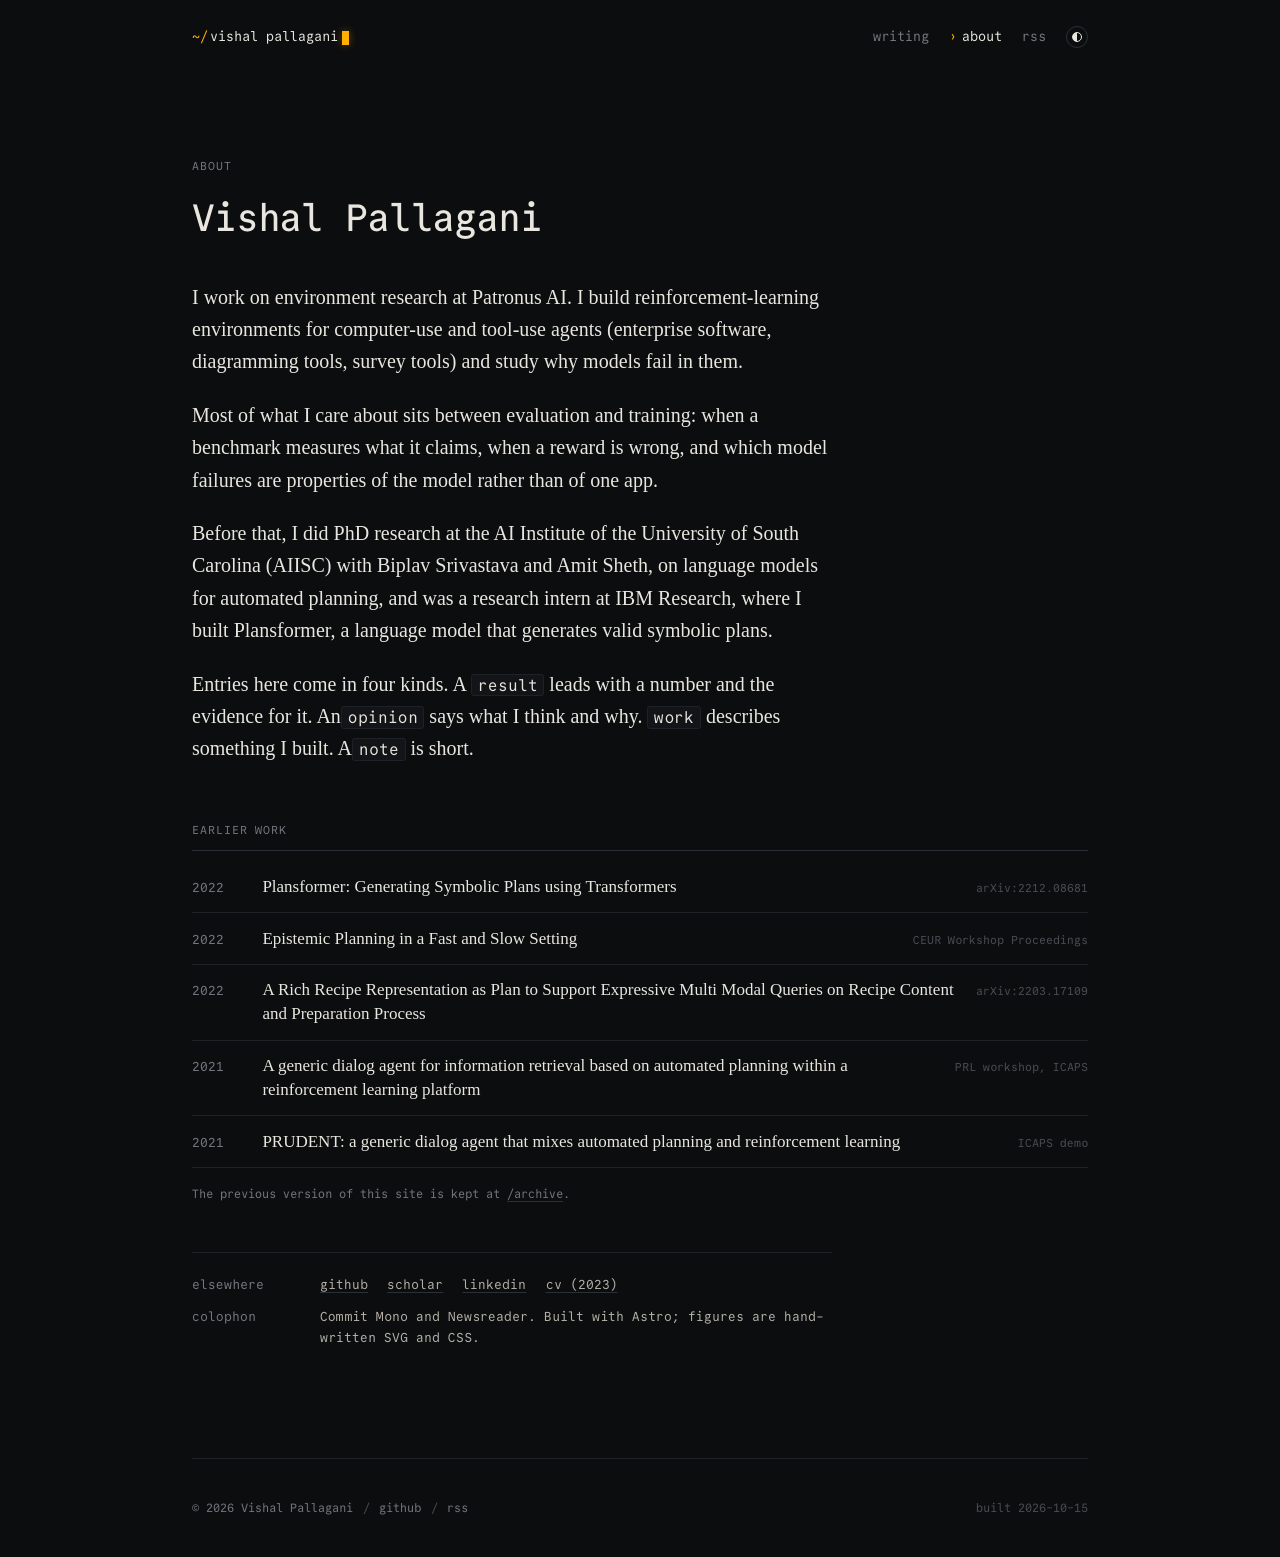
==== about/index.html @ 4cf2d1f5 "Deploy blog 2026-10-14" ====
<!DOCTYPE html><html lang="en" data-astro-cid-hkbrpulz><head><meta charset="utf-8"><meta name="viewport" content="width=device-width, initial-scale=1"><title>about — vishal pallagani</title><meta name="description" content="About Vishal Pallagani."><link rel="canonical" href="https://vishalpallagani.github.io/about/"><link rel="icon" href="/favicon.svg" type="image/svg+xml"><link rel="alternate" type="application/rss+xml" title="vishal pallagani" href="/rss.xml"><meta name="theme-color" content="#0c0d0f" media="(prefers-color-scheme: dark)"><meta name="theme-color" content="#f4f1ea" media="(prefers-color-scheme: light)"><meta property="og:type" content="website"><meta property="og:title" content="about"><meta property="og:description" content="About Vishal Pallagani."><meta property="og:url" content="https://vishalpallagani.github.io/about/"><meta property="og:image" content="https://vishalpallagani.github.io/og/default.png"><meta property="og:image:width" content="1200"><meta property="og:image:height" content="630"><meta name="twitter:card" content="summary_large_image"><meta name="twitter:image" content="https://vishalpallagani.github.io/og/default.png"><meta name="author" content="Vishal Pallagani"><script>
      // Apply the stored theme before first paint. Dark unless the reader chose light.
      (function () {
        let t = null;
        try { t = localStorage.getItem("theme"); } catch (e) {}
        if (t === "light" || t === "dark") document.documentElement.dataset.theme = t;
        document.addEventListener("astro:after-swap", function () {
          let s = null;
          try { s = localStorage.getItem("theme"); } catch (e) {}
          if (s) document.documentElement.dataset.theme = s;
        });
      })();
    </script><meta name="astro-view-transitions-enabled" content="true"><meta name="astro-view-transitions-fallback" content="animate"><script type="module" src="/_astro/ClientRouter.astro_astro_type_script_index_0_lang.DZigdzQl.js"></script><link rel="stylesheet" href="/_astro/Base.DuGHsJy0.css"><style>.about[data-astro-cid-ta2fbyqs]{padding-top:clamp(2rem,6vw,4.5rem)}h1[data-astro-cid-ta2fbyqs]{letter-spacing:-.03em;margin:.8rem 0 2rem;font-size:clamp(26px,1rem + 2vw,38px);font-weight:500}.earlier[data-astro-cid-ta2fbyqs]{max-width:var(--wide);margin-top:3.5rem}.earlier[data-astro-cid-ta2fbyqs] h2[data-astro-cid-ta2fbyqs]{border-bottom:1px solid var(--line-strong);margin:0 0 .6rem;padding-bottom:.7rem;font-weight:400}.earlier[data-astro-cid-ta2fbyqs] ol[data-astro-cid-ta2fbyqs]{margin:0;padding:0;list-style:none}.earlier[data-astro-cid-ta2fbyqs] li[data-astro-cid-ta2fbyqs]{border-bottom:1px solid var(--line);grid-template-columns:3.4rem 1fr auto;align-items:baseline;gap:.2rem 1rem;padding:.85rem 0;font-size:13px;display:grid}.earlier[data-astro-cid-ta2fbyqs] .y[data-astro-cid-ta2fbyqs]{color:var(--muted);font-variant-numeric:tabular-nums}.earlier[data-astro-cid-ta2fbyqs] li[data-astro-cid-ta2fbyqs] a[data-astro-cid-ta2fbyqs]{font-family:var(--serif);color:var(--ink);font-variation-settings:"wght" 380;font-size:17px;line-height:1.4;text-decoration:none}.earlier[data-astro-cid-ta2fbyqs] li[data-astro-cid-ta2fbyqs] a[data-astro-cid-ta2fbyqs]:hover{color:var(--accent-ink)}.earlier[data-astro-cid-ta2fbyqs] .v[data-astro-cid-ta2fbyqs]{color:var(--faint);text-align:right;font-size:11.5px}.old[data-astro-cid-ta2fbyqs]{color:var(--muted);margin-top:1rem;font-size:12px}.facts[data-astro-cid-ta2fbyqs]{max-width:var(--measure);border-top:1px solid var(--line);grid-template-columns:7rem 1fr;gap:.7rem 1rem;margin-top:3rem;padding-top:1.4rem;font-size:13px;display:grid}dt[data-astro-cid-ta2fbyqs]{color:var(--muted)}dd[data-astro-cid-ta2fbyqs]{color:var(--ink-2);margin:0}.links[data-astro-cid-ta2fbyqs]{flex-wrap:wrap;gap:.4rem 1.2rem;display:flex}@media (width<=560px){.earlier[data-astro-cid-ta2fbyqs] li[data-astro-cid-ta2fbyqs]{grid-template-columns:3rem 1fr}.earlier[data-astro-cid-ta2fbyqs] .v[data-astro-cid-ta2fbyqs]{text-align:left;grid-column:2}}
</style><script type="module" src="/_astro/page.D-hZag5v.js"></script><style>[data-astro-transition-scope="astro-gyrtbwwo-1"] { view-transition-name: astro-gyrtbwwo-1; }@layer astro { ::view-transition-old(astro-gyrtbwwo-1) { 
	animation-duration: 180ms;
	animation-timing-function: cubic-bezier(0.76, 0, 0.24, 1);
	animation-fill-mode: both;
	animation-name: astroFadeOut; }::view-transition-new(astro-gyrtbwwo-1) { 
	animation-duration: 180ms;
	animation-timing-function: cubic-bezier(0.76, 0, 0.24, 1);
	animation-fill-mode: both;
	animation-name: astroFadeIn; }[data-astro-transition=back]::view-transition-old(astro-gyrtbwwo-1) { 
	animation-duration: 180ms;
	animation-timing-function: cubic-bezier(0.76, 0, 0.24, 1);
	animation-fill-mode: both;
	animation-name: astroFadeOut; }[data-astro-transition=back]::view-transition-new(astro-gyrtbwwo-1) { 
	animation-duration: 180ms;
	animation-timing-function: cubic-bezier(0.76, 0, 0.24, 1);
	animation-fill-mode: both;
	animation-name: astroFadeIn; } }[data-astro-transition-fallback="old"] [data-astro-transition-scope="astro-gyrtbwwo-1"],
			[data-astro-transition-fallback="old"][data-astro-transition-scope="astro-gyrtbwwo-1"] { 
	animation-duration: 180ms;
	animation-timing-function: cubic-bezier(0.76, 0, 0.24, 1);
	animation-fill-mode: both;
	animation-name: astroFadeOut; }[data-astro-transition-fallback="new"] [data-astro-transition-scope="astro-gyrtbwwo-1"],
			[data-astro-transition-fallback="new"][data-astro-transition-scope="astro-gyrtbwwo-1"] { 
	animation-duration: 180ms;
	animation-timing-function: cubic-bezier(0.76, 0, 0.24, 1);
	animation-fill-mode: both;
	animation-name: astroFadeIn; }[data-astro-transition=back][data-astro-transition-fallback="old"] [data-astro-transition-scope="astro-gyrtbwwo-1"],
			[data-astro-transition=back][data-astro-transition-fallback="old"][data-astro-transition-scope="astro-gyrtbwwo-1"] { 
	animation-duration: 180ms;
	animation-timing-function: cubic-bezier(0.76, 0, 0.24, 1);
	animation-fill-mode: both;
	animation-name: astroFadeOut; }[data-astro-transition=back][data-astro-transition-fallback="new"] [data-astro-transition-scope="astro-gyrtbwwo-1"],
			[data-astro-transition=back][data-astro-transition-fallback="new"][data-astro-transition-scope="astro-gyrtbwwo-1"] { 
	animation-duration: 180ms;
	animation-timing-function: cubic-bezier(0.76, 0, 0.24, 1);
	animation-fill-mode: both;
	animation-name: astroFadeIn; }</style></head><body data-astro-cid-hkbrpulz><header class="site-head wrap" data-astro-cid-hkbrpulz><a class="brand" href="/" aria-label="vishal pallagani, home" data-astro-cid-hkbrpulz><span class="prompt" data-astro-cid-hkbrpulz>~/</span>vishal pallagani<span class="cursor" aria-hidden="true" data-astro-cid-hkbrpulz></span></a><nav aria-label="Primary" data-astro-cid-hkbrpulz><a href="/" data-astro-cid-hkbrpulz>writing</a><a href="/about" aria-current="page" data-astro-cid-hkbrpulz>about</a><a href="/rss.xml" data-astro-cid-hkbrpulz>rss</a><button class="theme" type="button" aria-label="Toggle colour theme" title="Toggle theme" data-astro-cid-hkbrpulz><span class="theme-dot" data-astro-cid-hkbrpulz></span></button></nav></header><main data-astro-transition-scope="astro-gyrtbwwo-1" data-astro-cid-hkbrpulz><article class="wrap about" data-astro-cid-ta2fbyqs><p class="kicker" data-astro-cid-ta2fbyqs>about</p><h1 data-astro-cid-ta2fbyqs>Vishal Pallagani</h1><div class="prose" data-astro-cid-ta2fbyqs><p data-astro-cid-ta2fbyqs>I work on environment research at Patronus AI. I build reinforcement-learning environments for computer-use and tool-use agents (enterprise software, diagramming tools, survey tools) and study why models fail in them.</p><p data-astro-cid-ta2fbyqs>Most of what I care about sits between evaluation and training: when a benchmark measures what it claims, when a reward is wrong, and which model failures are properties of the model rather than of one app.</p><p data-astro-cid-ta2fbyqs>Before that, I did PhD research at the AI Institute of the University of South Carolina (AIISC) with Biplav Srivastava and Amit Sheth, on language models for automated planning, and was a research intern at IBM Research, where I built Plansformer, a language model that generates valid symbolic plans.</p><p data-astro-cid-ta2fbyqs>Entries here come in four kinds. A <code data-astro-cid-ta2fbyqs>result</code> leads with a number and the evidence for it. An<code data-astro-cid-ta2fbyqs>opinion</code> says what I think and why. <code data-astro-cid-ta2fbyqs>work</code> describes something I built. A<code data-astro-cid-ta2fbyqs>note</code> is short.</p></div><section class="earlier" aria-labelledby="earlier-h" data-astro-cid-ta2fbyqs><h2 id="earlier-h" class="kicker" data-astro-cid-ta2fbyqs>Earlier work</h2><ol data-astro-cid-ta2fbyqs><li data-astro-cid-ta2fbyqs><span class="y" data-astro-cid-ta2fbyqs>2022</span><a href="https://arxiv.org/abs/2212.08681" data-astro-cid-ta2fbyqs>Plansformer: Generating Symbolic Plans using Transformers</a><span class="v" data-astro-cid-ta2fbyqs>arXiv:2212.08681</span></li><li data-astro-cid-ta2fbyqs><span class="y" data-astro-cid-ta2fbyqs>2022</span><a href="https://ceur-ws.org/Vol-3332/paper7.pdf" data-astro-cid-ta2fbyqs>Epistemic Planning in a Fast and Slow Setting</a><span class="v" data-astro-cid-ta2fbyqs>CEUR Workshop Proceedings</span></li><li data-astro-cid-ta2fbyqs><span class="y" data-astro-cid-ta2fbyqs>2022</span><a href="https://arxiv.org/abs/2203.17109" data-astro-cid-ta2fbyqs>A Rich Recipe Representation as Plan to Support Expressive Multi Modal Queries on Recipe Content and Preparation Process</a><span class="v" data-astro-cid-ta2fbyqs>arXiv:2203.17109</span></li><li data-astro-cid-ta2fbyqs><span class="y" data-astro-cid-ta2fbyqs>2021</span><a href="https://prl-theworkshop.github.io/prl2021/papers/PRL2021_paper_28.pdf" data-astro-cid-ta2fbyqs>A generic dialog agent for information retrieval based on automated planning within a reinforcement learning platform</a><span class="v" data-astro-cid-ta2fbyqs>PRL workshop, ICAPS</span></li><li data-astro-cid-ta2fbyqs><span class="y" data-astro-cid-ta2fbyqs>2021</span><a href="https://icaps21.icaps-conference.org/demos/demos/381.pdf" data-astro-cid-ta2fbyqs>PRUDENT: a generic dialog agent that mixes automated planning and reinforcement learning</a><span class="v" data-astro-cid-ta2fbyqs>ICAPS demo</span></li></ol><p class="old" data-astro-cid-ta2fbyqs>The previous version of this site is kept at <a href="/archive/" data-astro-cid-ta2fbyqs>/archive</a>.</p></section><dl class="facts" data-astro-cid-ta2fbyqs><dt data-astro-cid-ta2fbyqs>elsewhere</dt><dd class="links" data-astro-cid-ta2fbyqs><a href="https://github.com/VishalPallagani" data-astro-cid-ta2fbyqs>github</a><a href="https://scholar.google.com/citations?user=uUkfixUAAAAJ&amp;hl=en" data-astro-cid-ta2fbyqs>scholar</a><a href="https://www.linkedin.com/in/vishalpallagani/" data-astro-cid-ta2fbyqs>linkedin</a><a href="/cv/CV.pdf" data-astro-cid-ta2fbyqs>cv (2023)</a></dd><dt data-astro-cid-ta2fbyqs>colophon</dt><dd data-astro-cid-ta2fbyqs>Commit Mono and Newsreader. Built with Astro; figures are hand-written SVG and CSS.</dd></dl></article></main><footer class="site-foot wrap" data-astro-cid-hkbrpulz><span data-astro-cid-hkbrpulz>© 2026 Vishal Pallagani</span><span class="sep" data-astro-cid-hkbrpulz>/</span><a href="https://github.com/VishalPallagani" data-astro-cid-hkbrpulz>github</a><span class="sep" data-astro-cid-hkbrpulz>/</span><a href="/rss.xml" data-astro-cid-hkbrpulz>rss</a><span class="push" data-astro-cid-hkbrpulz></span><span class="built" data-astro-cid-hkbrpulz>built 2026-10-15</span></footer><script type="module">function e(){let e=document.querySelector(`.theme`);e&&!e.dataset.bound&&(e.dataset.bound=`1`,e.addEventListener(`click`,()=>{let e=document.documentElement,t=e.dataset.theme===`light`?`dark`:`light`;e.dataset.theme=t;try{localStorage.setItem(`theme`,t)}catch{}}))}function t(){let e=document.querySelector(`.progress span`);if(!e)return;let t=document.querySelector(`article`),n=()=>{let n=t??document.body,r=n.offsetTop,i=r+n.offsetHeight-window.innerHeight,a=Math.min(1,Math.max(0,(window.scrollY-r)/Math.max(1,i-r)));e.style.transform=`scaleX(${a})`};n(),window.addEventListener(`scroll`,n,{passive:!0}),window.addEventListener(`resize`,n),document.addEventListener(`astro:before-swap`,()=>window.removeEventListener(`scroll`,n),{once:!0})}document.addEventListener(`astro:page-load`,()=>{e(),t()});</script></body></html>
---- _astro/Base.DuGHsJy0.css ----
@keyframes astroFadeInOut{0%{opacity:1}to{opacity:0}}@keyframes astroFadeIn{0%{opacity:0;mix-blend-mode:plus-lighter}to{opacity:1;mix-blend-mode:plus-lighter}}@keyframes astroFadeOut{0%{opacity:1;mix-blend-mode:plus-lighter}to{opacity:0;mix-blend-mode:plus-lighter}}@keyframes astroSlideFromRight{0%{transform:translate(100%)}}@keyframes astroSlideFromLeft{0%{transform:translate(-100%)}}@keyframes astroSlideToRight{to{transform:translate(100%)}}@keyframes astroSlideToLeft{to{transform:translate(-100%)}}@media (prefers-reduced-motion){::view-transition-group(*),::view-transition-old(*),::view-transition-new(*),[data-astro-transition-scope]{animation:none!important}}@font-face{font-family:Commit Mono;font-style:normal;font-display:swap;font-weight:400;src:url(/_astro/commit-mono-latin-400-normal.wzhe4RuD.woff2)format("woff2"),url(/_astro/commit-mono-latin-400-normal.s0S3qwFW.woff)format("woff")}@font-face{font-family:Commit Mono;font-style:normal;font-display:swap;font-weight:500;src:url(/_astro/commit-mono-latin-500-normal.5uPfnx7h.woff2)format("woff2"),url(/_astro/commit-mono-latin-500-normal.DSlnSK8M.woff)format("woff")}@font-face{font-family:Commit Mono;font-style:italic;font-display:swap;font-weight:400;src:url(/_astro/commit-mono-latin-400-italic.DjSHLl2N.woff2)format("woff2"),url(/_astro/commit-mono-latin-400-italic.BXinMwCi.woff)format("woff")}@font-face{font-family:Newsreader Variable;font-style:normal;font-display:swap;font-weight:200 800;src:url(/_astro/newsreader-vietnamese-opsz-normal.BjhtXyW2.woff2)format("woff2-variations");unicode-range:U+102-103,U+110-111,U+128-129,U+168-169,U+1A0-1A1,U+1AF-1B0,U+300-301,U+303-304,U+308-309,U+323,U+329,U+1EA0-1EF9,U+20AB}@font-face{font-family:Newsreader Variable;font-style:normal;font-display:swap;font-weight:200 800;src:url(/_astro/newsreader-latin-ext-opsz-normal.BQn1nviT.woff2)format("woff2-variations");unicode-range:U+100-2BA,U+2BD-2C5,U+2C7-2CC,U+2CE-2D7,U+2DD-2FF,U+304,U+308,U+329,U+1D00-1DBF,U+1E00-1E9F,U+1EF2-1EFF,U+2020,U+20A0-20AB,U+20AD-20C0,U+2113,U+2C60-2C7F,U+A720-A7FF}@font-face{font-family:Newsreader Variable;font-style:normal;font-display:swap;font-weight:200 800;src:url(/_astro/newsreader-latin-opsz-normal.s-izfB6B.woff2)format("woff2-variations");unicode-range:U+??,U+131,U+152-153,U+2BB-2BC,U+2C6,U+2DA,U+2DC,U+304,U+308,U+329,U+2000-206F,U+20AC,U+2122,U+2191,U+2193,U+2212,U+2215,U+FEFF,U+FFFD}@font-face{font-family:Newsreader Variable;font-style:italic;font-display:swap;font-weight:200 800;src:url(/_astro/newsreader-vietnamese-opsz-italic.DTr-ymY4.woff2)format("woff2-variations");unicode-range:U+102-103,U+110-111,U+128-129,U+168-169,U+1A0-1A1,U+1AF-1B0,U+300-301,U+303-304,U+308-309,U+323,U+329,U+1EA0-1EF9,U+20AB}@font-face{font-family:Newsreader Variable;font-style:italic;font-display:swap;font-weight:200 800;src:url(/_astro/newsreader-latin-ext-opsz-italic.CSPGnFdO.woff2)format("woff2-variations");unicode-range:U+100-2BA,U+2BD-2C5,U+2C7-2CC,U+2CE-2D7,U+2DD-2FF,U+304,U+308,U+329,U+1D00-1DBF,U+1E00-1E9F,U+1EF2-1EFF,U+2020,U+20A0-20AB,U+20AD-20C0,U+2113,U+2C60-2C7F,U+A720-A7FF}@font-face{font-family:Newsreader Variable;font-style:italic;font-display:swap;font-weight:200 800;src:url(/_astro/newsreader-latin-opsz-italic.kJKFiXvB.woff2)format("woff2-variations");unicode-range:U+??,U+131,U+152-153,U+2BB-2BC,U+2C6,U+2DA,U+2DC,U+304,U+308,U+329,U+2000-206F,U+20AC,U+2122,U+2191,U+2193,U+2212,U+2215,U+FEFF,U+FFFD}:root{--bg:#0c0d0f;--bg-raised:#121417;--bg-sunken:#08090a;--line:#1e2126;--line-strong:#2b2f36;--ink:#e9e6df;--ink-2:#b4b0a7;--muted:#74777e;--faint:#4a4d53;--accent:#ffb000;--accent-ink:#ffc94d;--accent-soft:#ffb00024;--accent-glow:#ffb00059;--data-0:#5b5f67;--data-1:#ffb00073;--data-2:#ffb000;--selection:#ffb00047;--mono:"Commit Mono", ui-monospace, "SF Mono", Menlo, monospace;--serif:"Newsreader Variable", "Iowan Old Style", Georgia, serif;--measure:40rem;--wide:56rem;--gutter:clamp(1rem, 4vw, 2rem);--ease:cubic-bezier(.22, 1, .36, 1);--t-fast:.16s;--t-med:.42s;--t-slow:.9s;color-scheme:dark}:root[data-theme=light]{--bg:#f4f1ea;--bg-raised:#ece8de;--bg-sunken:#e6e1d5;--line:#ddd7ca;--line-strong:#cbc4b4;--ink:#17171a;--ink-2:#45454b;--muted:#7b7a76;--faint:#a9a59b;--accent:#b36b00;--accent-ink:#8f5500;--accent-soft:#b36b001a;--accent-glow:#b36b0040;--data-0:#a9a59b;--data-1:#b36b0073;--data-2:#b36b00;--selection:#b36b0033;color-scheme:light}*,:before,:after{box-sizing:border-box}html{background:var(--bg);color:var(--ink);-webkit-text-size-adjust:100%;text-rendering:optimizelegibility;-webkit-font-smoothing:antialiased;scroll-padding-top:4rem}body{background:var(--bg);min-height:100dvh;font-family:var(--mono);font-feature-settings:"ss01", "ss03";flex-direction:column;margin:0;font-size:15px;line-height:1.6;display:flex}::selection{background:var(--selection);color:var(--ink)}:focus-visible{outline:1.5px solid var(--accent);outline-offset:3px;border-radius:2px}img,svg{max-width:100%;display:block}a{color:inherit;text-decoration:underline;text-decoration-color:var(--line-strong);text-underline-offset:.22em;transition:color var(--t-fast) var(--ease), text-decoration-color var(--t-fast) var(--ease);text-decoration-thickness:1px}a:hover{color:var(--accent-ink);text-decoration-color:var(--accent)}.wrap{width:100%;max-width:calc(var(--wide) + 2 * var(--gutter));padding:0 var(--gutter);margin:0 auto}.measure{max-width:var(--measure)}.kicker{font-family:var(--mono);letter-spacing:.08em;text-transform:uppercase;color:var(--muted);font-size:11.5px}.kicker b{color:var(--accent);font-weight:500}.visually-hidden{clip:rect(0 0 0 0);white-space:nowrap;width:1px;height:1px;position:absolute;overflow:hidden}.prose{font-family:var(--serif);color:var(--ink);font-optical-sizing:auto;font-variation-settings:"wght" 380;hanging-punctuation:first;font-size:clamp(18px,1.05rem + .25vw,20px);line-height:1.62}:root[data-theme=light] .prose{font-variation-settings:"wght" 400}.prose>*{max-width:var(--measure)}.prose p{margin:0 0 1.05em}.prose strong{font-variation-settings:"wght" 600;color:var(--ink)}.prose em{font-style:italic}.prose h2,.prose h3{font-family:var(--mono);letter-spacing:-.01em;color:var(--ink);margin:2.4em 0 .7em;font-weight:500;line-height:1.25}.prose h2{font-size:1.02em}.prose h2:before{content:"## ";color:var(--accent)}.prose h3{color:var(--ink-2);font-size:.9em}.prose h3:before{content:"### ";color:var(--faint)}.prose ul,.prose ol{margin:0 0 1.1em;padding-left:1.2em}.prose li{margin:.3em 0}.prose ul li::marker{content:"–  ";color:var(--muted)}.prose ol li::marker{font-family:var(--mono);color:var(--muted);font-size:.8em}.prose blockquote{border-left:2px solid var(--accent);color:var(--ink-2);margin:1.6em 0;padding:.1em 0 .1em 1.2em;font-style:italic}.prose hr{background:var(--line);height:1px;max-width:var(--measure);border:0;margin:3em 0}.prose a{text-decoration-color:var(--accent-glow)}.prose :not(pre)>code{font-family:var(--mono);background:var(--bg-raised);border:1px solid var(--line);color:var(--ink);white-space:nowrap;border-radius:3px;padding:.12em .36em;font-size:.8em}.prose pre{font-family:var(--mono);border:1px solid var(--line);max-width:var(--wide);border-radius:6px;margin:1.8em 0;padding:1.1em 1.25em;font-size:13.5px;line-height:1.6;overflow-x:auto;background:var(--bg-sunken)!important}.prose table{font-family:var(--mono);border-collapse:collapse;font-variant-numeric:tabular-nums;width:100%;margin:1.8em 0;font-size:13px}.prose th{text-align:left;color:var(--muted);border-bottom:1px solid var(--line-strong);padding:.5em .8em .5em 0;font-weight:500}.prose td{border-bottom:1px solid var(--line);color:var(--ink-2);padding:.55em .8em .55em 0}.prose .footnotes{color:var(--ink-2);border-top:1px solid var(--line);margin-top:4em;padding-top:1.2em;font-size:.82em}.prose .footnotes h2{display:none}.prose sup a{font-family:var(--mono);color:var(--accent);padding:0 .1em;font-size:.7em;text-decoration:none}.prose>.wide,.prose>figure{max-width:var(--wide)}figure{margin:2.6em 0}figcaption{font-family:var(--mono);color:var(--muted);max-width:var(--measure);margin-top:1em;font-size:12px;line-height:1.55}figcaption b{color:var(--ink-2);font-weight:500}@media (prefers-reduced-motion:reduce){*,:before,:after{transition:none!important;animation:none!important}}.astro-route-announcer{clip:rect(0 0 0 0);clip-path:inset(50%);white-space:nowrap;width:1px;height:1px;position:absolute;top:0;left:0;overflow:hidden}.progress[data-astro-cid-hkbrpulz]{z-index:50;pointer-events:none;height:2px;position:fixed;inset:0 0 auto}.progress[data-astro-cid-hkbrpulz] span[data-astro-cid-hkbrpulz]{background:var(--accent);height:100%;box-shadow:0 0 10px var(--accent-glow);transform-origin:0;display:block;transform:scaleX(0)}.site-head[data-astro-cid-hkbrpulz]{justify-content:space-between;align-items:center;gap:1rem;padding-top:1.6rem;padding-bottom:1.6rem;font-size:13.5px;display:flex}.brand[data-astro-cid-hkbrpulz]{color:var(--ink);white-space:nowrap;align-items:center;text-decoration:none;display:inline-flex}.brand[data-astro-cid-hkbrpulz]:hover{color:var(--ink)}.prompt[data-astro-cid-hkbrpulz]{color:var(--accent);margin-right:.15em}.cursor[data-astro-cid-hkbrpulz]{background:var(--accent);width:.55em;height:1.05em;box-shadow:0 0 8px var(--accent-glow);margin-left:.3em;animation:1.15s step-end infinite blink;display:inline-block;transform:translateY(1px)}@keyframes blink{50%{opacity:0}}nav[data-astro-cid-hkbrpulz]{align-items:center;gap:1.25rem;display:flex}nav[data-astro-cid-hkbrpulz] a[data-astro-cid-hkbrpulz]{color:var(--muted);text-decoration:none}nav[data-astro-cid-hkbrpulz] a[data-astro-cid-hkbrpulz]:hover,nav[data-astro-cid-hkbrpulz] a[data-astro-cid-hkbrpulz][aria-current=page]{color:var(--ink)}nav[data-astro-cid-hkbrpulz] a[data-astro-cid-hkbrpulz][aria-current=page]:before{content:"›";color:var(--accent);margin-right:.35em}.theme[data-astro-cid-hkbrpulz]{appearance:none;border:1px solid var(--line-strong);cursor:pointer;width:22px;height:22px;transition:border-color var(--t-fast) var(--ease);background:0 0;border-radius:50%;place-items:center;padding:0;display:grid}.theme[data-astro-cid-hkbrpulz]:hover{border-color:var(--accent)}.theme-dot[data-astro-cid-hkbrpulz]{background:linear-gradient(90deg, var(--ink) 50%, transparent 50%);border:1px solid var(--ink);width:10px;height:10px;transition:transform var(--t-med) var(--ease);border-radius:50%}:root[data-theme=light] .theme-dot[data-astro-cid-hkbrpulz]{transform:rotate(180deg)}main[data-astro-cid-hkbrpulz]{flex:1}.site-foot[data-astro-cid-hkbrpulz]{color:var(--muted);flex-wrap:wrap;align-items:center;gap:.6rem;margin-top:6rem;padding-top:2.5rem;padding-bottom:2.5rem;font-size:12px;display:flex;position:relative}.site-foot[data-astro-cid-hkbrpulz]:before{content:"";top:0;left:var(--gutter);right:var(--gutter);background:var(--line);height:1px;position:absolute}.site-foot[data-astro-cid-hkbrpulz] a[data-astro-cid-hkbrpulz]{color:var(--muted);text-decoration:none}.site-foot[data-astro-cid-hkbrpulz] a[data-astro-cid-hkbrpulz]:hover{color:var(--ink)}.sep[data-astro-cid-hkbrpulz]{color:var(--faint)}.push[data-astro-cid-hkbrpulz]{flex:1}.built[data-astro-cid-hkbrpulz]{color:var(--faint)}@media (width<=560px){nav[data-astro-cid-hkbrpulz]{gap:.9rem}.built[data-astro-cid-hkbrpulz]{display:none}}
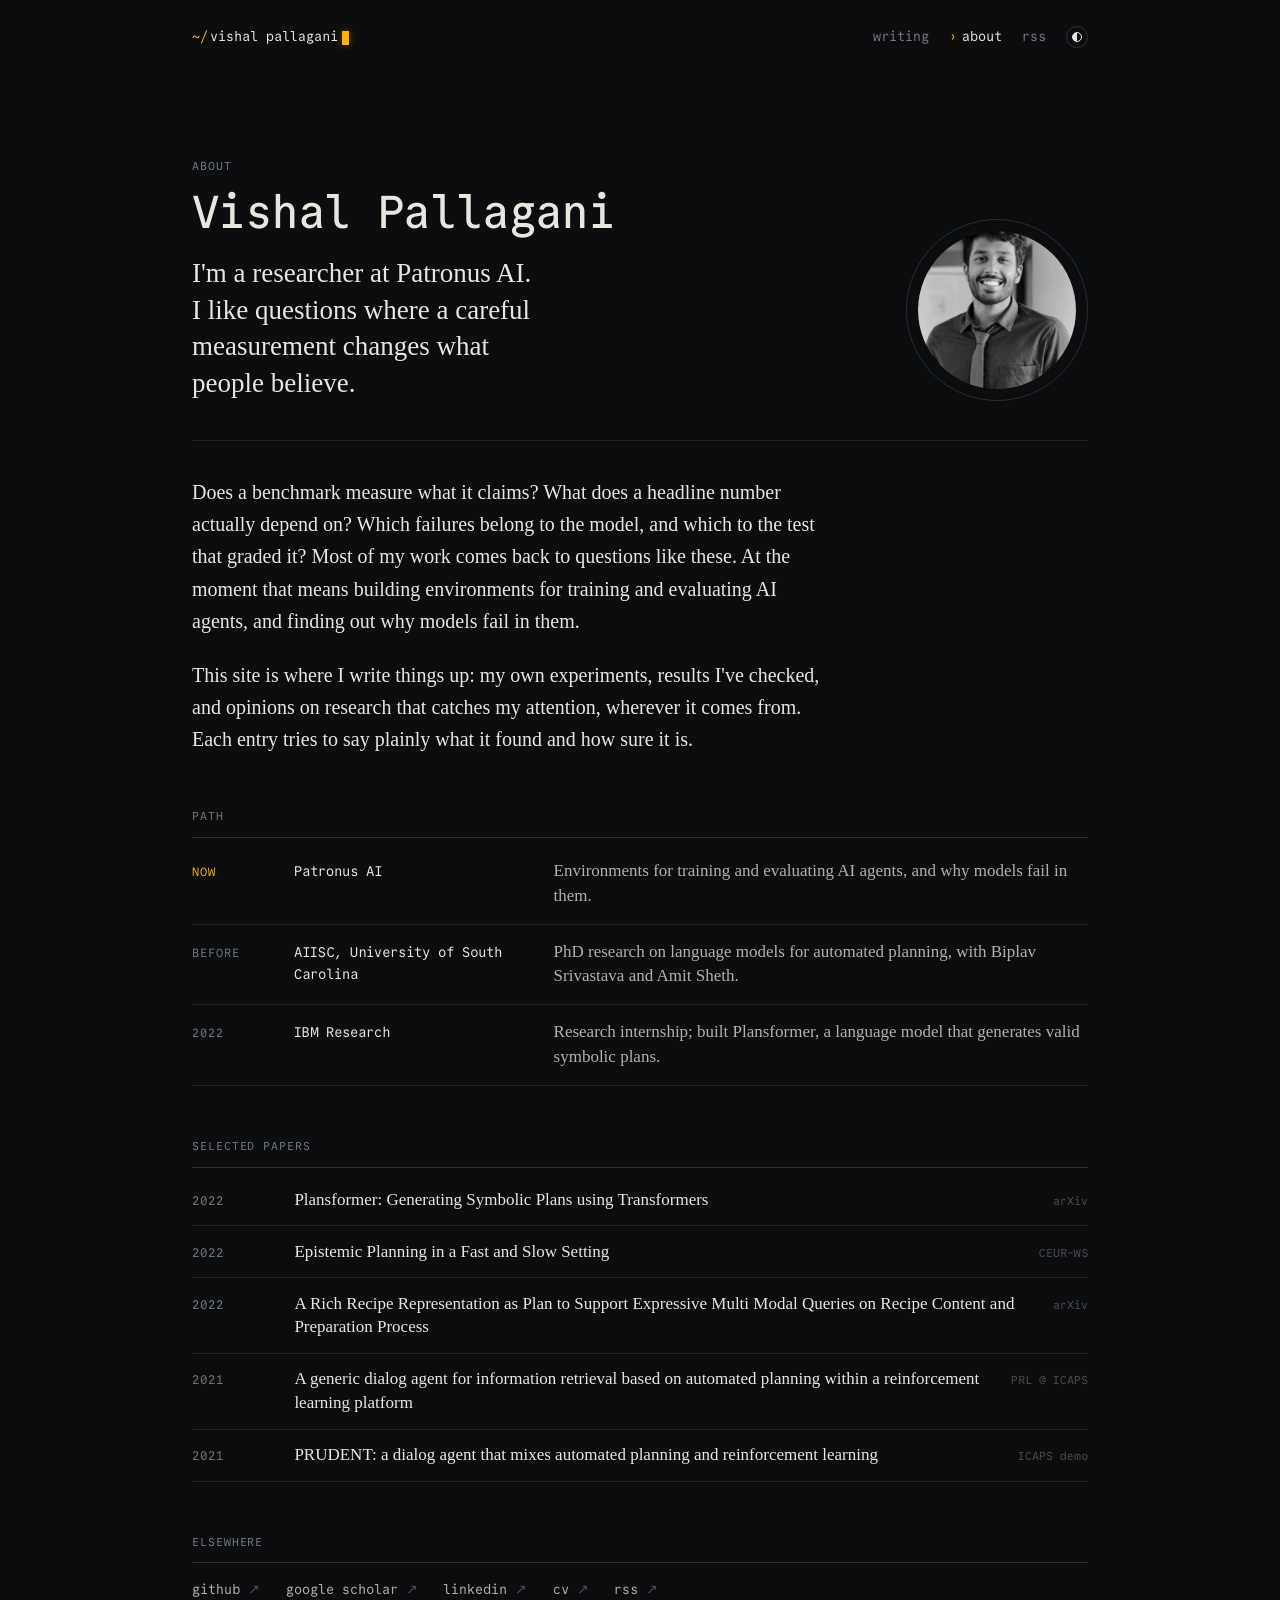
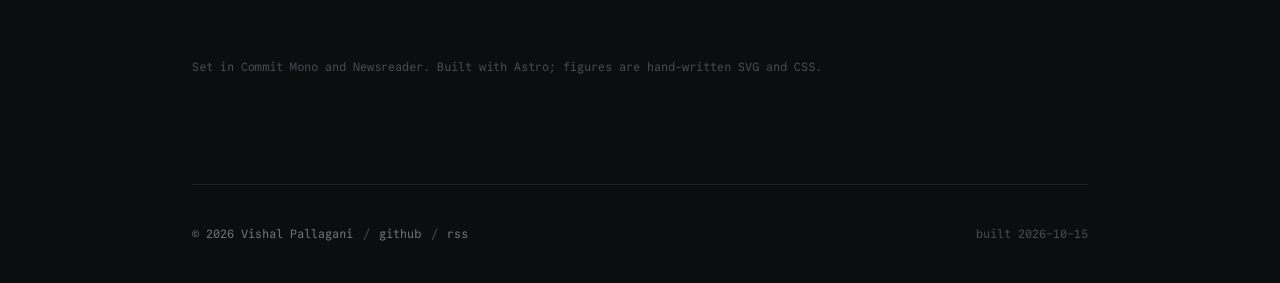
==== commit 3a32e062: "Deploy blog 2026-10-14" ====
--- a/about/index.html
+++ b/about/index.html
@@ -1,4 +1,4 @@
-<!DOCTYPE html><html lang="en" data-astro-cid-hkbrpulz><head><meta charset="utf-8"><meta name="viewport" content="width=device-width, initial-scale=1"><title>about — vishal pallagani</title><meta name="description" content="About Vishal Pallagani."><link rel="canonical" href="https://vishalpallagani.github.io/about/"><link rel="icon" href="/favicon.svg" type="image/svg+xml"><link rel="alternate" type="application/rss+xml" title="vishal pallagani" href="/rss.xml"><meta name="theme-color" content="#0c0d0f" media="(prefers-color-scheme: dark)"><meta name="theme-color" content="#f4f1ea" media="(prefers-color-scheme: light)"><meta property="og:type" content="website"><meta property="og:title" content="about"><meta property="og:description" content="About Vishal Pallagani."><meta property="og:url" content="https://vishalpallagani.github.io/about/"><meta property="og:image" content="https://vishalpallagani.github.io/og/default.png"><meta property="og:image:width" content="1200"><meta property="og:image:height" content="630"><meta name="twitter:card" content="summary_large_image"><meta name="twitter:image" content="https://vishalpallagani.github.io/og/default.png"><meta name="author" content="Vishal Pallagani"><script>
+<!DOCTYPE html><html lang="en" data-astro-cid-hkbrpulz><head><meta charset="utf-8"><meta name="viewport" content="width=device-width, initial-scale=1"><title>about — vishal pallagani</title><meta name="description" content="Vishal Pallagani: researcher at Patronus AI."><link rel="canonical" href="https://vishalpallagani.github.io/about/"><link rel="icon" href="/favicon.svg" type="image/svg+xml"><link rel="alternate" type="application/rss+xml" title="vishal pallagani" href="/rss.xml"><meta name="theme-color" content="#0c0d0f" media="(prefers-color-scheme: dark)"><meta name="theme-color" content="#f4f1ea" media="(prefers-color-scheme: light)"><meta property="og:type" content="website"><meta property="og:title" content="about"><meta property="og:description" content="Vishal Pallagani: researcher at Patronus AI."><meta property="og:url" content="https://vishalpallagani.github.io/about/"><meta property="og:image" content="https://vishalpallagani.github.io/og/default.png"><meta property="og:image:width" content="1200"><meta property="og:image:height" content="630"><meta name="twitter:card" content="summary_large_image"><meta name="twitter:image" content="https://vishalpallagani.github.io/og/default.png"><meta name="author" content="Vishal Pallagani"><script>
       // Apply the stored theme before first paint. Dark unless the reader chose light.
       (function () {
         let t = null;
@@ -10,7 +10,7 @@
           if (s) document.documentElement.dataset.theme = s;
         });
       })();
-    </script><meta name="astro-view-transitions-enabled" content="true"><meta name="astro-view-transitions-fallback" content="animate"><script type="module" src="/_astro/ClientRouter.astro_astro_type_script_index_0_lang.DZigdzQl.js"></script><link rel="stylesheet" href="/_astro/Base.DuGHsJy0.css"><style>.about[data-astro-cid-ta2fbyqs]{padding-top:clamp(2rem,6vw,4.5rem)}h1[data-astro-cid-ta2fbyqs]{letter-spacing:-.03em;margin:.8rem 0 2rem;font-size:clamp(26px,1rem + 2vw,38px);font-weight:500}.earlier[data-astro-cid-ta2fbyqs]{max-width:var(--wide);margin-top:3.5rem}.earlier[data-astro-cid-ta2fbyqs] h2[data-astro-cid-ta2fbyqs]{border-bottom:1px solid var(--line-strong);margin:0 0 .6rem;padding-bottom:.7rem;font-weight:400}.earlier[data-astro-cid-ta2fbyqs] ol[data-astro-cid-ta2fbyqs]{margin:0;padding:0;list-style:none}.earlier[data-astro-cid-ta2fbyqs] li[data-astro-cid-ta2fbyqs]{border-bottom:1px solid var(--line);grid-template-columns:3.4rem 1fr auto;align-items:baseline;gap:.2rem 1rem;padding:.85rem 0;font-size:13px;display:grid}.earlier[data-astro-cid-ta2fbyqs] .y[data-astro-cid-ta2fbyqs]{color:var(--muted);font-variant-numeric:tabular-nums}.earlier[data-astro-cid-ta2fbyqs] li[data-astro-cid-ta2fbyqs] a[data-astro-cid-ta2fbyqs]{font-family:var(--serif);color:var(--ink);font-variation-settings:"wght" 380;font-size:17px;line-height:1.4;text-decoration:none}.earlier[data-astro-cid-ta2fbyqs] li[data-astro-cid-ta2fbyqs] a[data-astro-cid-ta2fbyqs]:hover{color:var(--accent-ink)}.earlier[data-astro-cid-ta2fbyqs] .v[data-astro-cid-ta2fbyqs]{color:var(--faint);text-align:right;font-size:11.5px}.old[data-astro-cid-ta2fbyqs]{color:var(--muted);margin-top:1rem;font-size:12px}.facts[data-astro-cid-ta2fbyqs]{max-width:var(--measure);border-top:1px solid var(--line);grid-template-columns:7rem 1fr;gap:.7rem 1rem;margin-top:3rem;padding-top:1.4rem;font-size:13px;display:grid}dt[data-astro-cid-ta2fbyqs]{color:var(--muted)}dd[data-astro-cid-ta2fbyqs]{color:var(--ink-2);margin:0}.links[data-astro-cid-ta2fbyqs]{flex-wrap:wrap;gap:.4rem 1.2rem;display:flex}@media (width<=560px){.earlier[data-astro-cid-ta2fbyqs] li[data-astro-cid-ta2fbyqs]{grid-template-columns:3rem 1fr}.earlier[data-astro-cid-ta2fbyqs] .v[data-astro-cid-ta2fbyqs]{text-align:left;grid-column:2}}
+    </script><meta name="astro-view-transitions-enabled" content="true"><meta name="astro-view-transitions-fallback" content="animate"><script type="module" src="/_astro/ClientRouter.astro_astro_type_script_index_0_lang.DZigdzQl.js"></script><link rel="stylesheet" href="/_astro/Base.sIvbllHi.css"><style>.about[data-astro-cid-ta2fbyqs]{max-width:calc(var(--wide) + 2 * var(--gutter));padding-top:clamp(2rem,6vw,4.5rem)}.head[data-astro-cid-ta2fbyqs]{border-bottom:1px solid var(--line);grid-template-columns:1fr auto;align-items:end;gap:2.5rem;padding-bottom:2.4rem;display:grid}h1[data-astro-cid-ta2fbyqs]{letter-spacing:-.035em;margin:.8rem 0 1.2rem;font-size:clamp(30px,1rem + 2.6vw,46px);font-weight:500;line-height:1.05}.lead[data-astro-cid-ta2fbyqs]{font-family:var(--serif);font-variation-settings:"wght" 360;color:var(--ink);text-wrap:pretty;max-width:30ch;margin:0;font-size:clamp(21px,1rem + .9vw,27px);line-height:1.35}.portrait[data-astro-cid-ta2fbyqs]{border:1px solid var(--line-strong);border-radius:50%;justify-self:start;width:fit-content;margin:0;padding:6px;line-height:0;position:relative}.portrait[data-astro-cid-ta2fbyqs] img[data-astro-cid-ta2fbyqs]{aspect-ratio:1;clip-path:circle(47%);filter:grayscale()contrast(1.06)brightness(.92);width:clamp(112px,16vw,168px);height:auto;transition:filter var(--t-med) var(--ease);border-radius:50%}.portrait[data-astro-cid-ta2fbyqs]:hover img[data-astro-cid-ta2fbyqs]{filter:none}.body[data-astro-cid-ta2fbyqs]{padding-top:2.2rem}.block[data-astro-cid-ta2fbyqs]{max-width:var(--wide);margin-top:3.2rem}.block[data-astro-cid-ta2fbyqs] h2[data-astro-cid-ta2fbyqs]{border-bottom:1px solid var(--line-strong);margin:0 0 .4rem;padding-bottom:.7rem;font-weight:400}.timeline[data-astro-cid-ta2fbyqs]{margin:0;padding:0;list-style:none}.timeline[data-astro-cid-ta2fbyqs] li[data-astro-cid-ta2fbyqs]{border-bottom:1px solid var(--line);grid-template-columns:5.2rem 15rem 1fr;align-items:baseline;gap:.3rem 1.2rem;padding:.95rem 0;display:grid}.when[data-astro-cid-ta2fbyqs]{color:var(--muted);text-transform:uppercase;letter-spacing:.08em;font-size:12px}.timeline[data-astro-cid-ta2fbyqs] li[data-astro-cid-ta2fbyqs]:first-child .when[data-astro-cid-ta2fbyqs]{color:var(--accent)}.where[data-astro-cid-ta2fbyqs]{color:var(--ink);font-size:14px}.what[data-astro-cid-ta2fbyqs]{font-family:var(--serif);color:var(--ink-2);font-variation-settings:"wght" 370;font-size:17px;line-height:1.45}.papers[data-astro-cid-ta2fbyqs]{margin:0;padding:0;list-style:none}.papers[data-astro-cid-ta2fbyqs] li[data-astro-cid-ta2fbyqs]{border-bottom:1px solid var(--line);grid-template-columns:5.2rem 1fr auto;align-items:baseline;gap:.2rem 1.2rem;padding:.85rem 0;display:grid}.year[data-astro-cid-ta2fbyqs]{color:var(--muted);font-variant-numeric:tabular-nums;font-size:12.5px}.papers[data-astro-cid-ta2fbyqs] a[data-astro-cid-ta2fbyqs]{font-family:var(--serif);color:var(--ink);font-variation-settings:"wght" 380;font-size:17px;line-height:1.4;text-decoration:none}.papers[data-astro-cid-ta2fbyqs] a[data-astro-cid-ta2fbyqs]:hover{color:var(--accent-ink)}.venue[data-astro-cid-ta2fbyqs]{color:var(--faint);text-align:right;white-space:nowrap;font-size:11.5px}.links[data-astro-cid-ta2fbyqs]{flex-wrap:wrap;gap:.5rem 1.6rem;margin:1rem 0 0;font-size:13.5px;display:flex}.links[data-astro-cid-ta2fbyqs] a[data-astro-cid-ta2fbyqs]{color:var(--ink-2);text-decoration:none}.links[data-astro-cid-ta2fbyqs] a[data-astro-cid-ta2fbyqs] span[data-astro-cid-ta2fbyqs]{color:var(--faint);transition:color var(--t-fast) var(--ease)}.links[data-astro-cid-ta2fbyqs] a[data-astro-cid-ta2fbyqs]:hover,.links[data-astro-cid-ta2fbyqs] a[data-astro-cid-ta2fbyqs]:hover span[data-astro-cid-ta2fbyqs]{color:var(--accent-ink)}.colophon[data-astro-cid-ta2fbyqs]{color:var(--faint);margin-top:3.5rem;font-size:12px}@media (width<=720px){.head[data-astro-cid-ta2fbyqs]{grid-template-columns:1fr;gap:1.6rem}.portrait[data-astro-cid-ta2fbyqs]{order:-1}.timeline[data-astro-cid-ta2fbyqs] li[data-astro-cid-ta2fbyqs]{grid-template-columns:4.6rem 1fr}.what[data-astro-cid-ta2fbyqs]{grid-column:2}.papers[data-astro-cid-ta2fbyqs] li[data-astro-cid-ta2fbyqs]{grid-template-columns:3.2rem 1fr}.venue[data-astro-cid-ta2fbyqs]{text-align:left;grid-column:2}}
 </style><script type="module" src="/_astro/page.D-hZag5v.js"></script><style>[data-astro-transition-scope="astro-gyrtbwwo-1"] { view-transition-name: astro-gyrtbwwo-1; }@layer astro { ::view-transition-old(astro-gyrtbwwo-1) { 
 	animation-duration: 180ms;
 	animation-timing-function: cubic-bezier(0.76, 0, 0.24, 1);
@@ -47,4 +47,4 @@
 	animation-duration: 180ms;
 	animation-timing-function: cubic-bezier(0.76, 0, 0.24, 1);
 	animation-fill-mode: both;
-	animation-name: astroFadeIn; }</style></head><body data-astro-cid-hkbrpulz><header class="site-head wrap" data-astro-cid-hkbrpulz><a class="brand" href="/" aria-label="vishal pallagani, home" data-astro-cid-hkbrpulz><span class="prompt" data-astro-cid-hkbrpulz>~/</span>vishal pallagani<span class="cursor" aria-hidden="true" data-astro-cid-hkbrpulz></span></a><nav aria-label="Primary" data-astro-cid-hkbrpulz><a href="/" data-astro-cid-hkbrpulz>writing</a><a href="/about" aria-current="page" data-astro-cid-hkbrpulz>about</a><a href="/rss.xml" data-astro-cid-hkbrpulz>rss</a><button class="theme" type="button" aria-label="Toggle colour theme" title="Toggle theme" data-astro-cid-hkbrpulz><span class="theme-dot" data-astro-cid-hkbrpulz></span></button></nav></header><main data-astro-transition-scope="astro-gyrtbwwo-1" data-astro-cid-hkbrpulz><article class="wrap about" data-astro-cid-ta2fbyqs><p class="kicker" data-astro-cid-ta2fbyqs>about</p><h1 data-astro-cid-ta2fbyqs>Vishal Pallagani</h1><div class="prose" data-astro-cid-ta2fbyqs><p data-astro-cid-ta2fbyqs>I work on environment research at Patronus AI. I build reinforcement-learning environments for computer-use and tool-use agents (enterprise software, diagramming tools, survey tools) and study why models fail in them.</p><p data-astro-cid-ta2fbyqs>Most of what I care about sits between evaluation and training: when a benchmark measures what it claims, when a reward is wrong, and which model failures are properties of the model rather than of one app.</p><p data-astro-cid-ta2fbyqs>Before that, I did PhD research at the AI Institute of the University of South Carolina (AIISC) with Biplav Srivastava and Amit Sheth, on language models for automated planning, and was a research intern at IBM Research, where I built Plansformer, a language model that generates valid symbolic plans.</p><p data-astro-cid-ta2fbyqs>Entries here come in four kinds. A <code data-astro-cid-ta2fbyqs>result</code> leads with a number and the evidence for it. An<code data-astro-cid-ta2fbyqs>opinion</code> says what I think and why. <code data-astro-cid-ta2fbyqs>work</code> describes something I built. A<code data-astro-cid-ta2fbyqs>note</code> is short.</p></div><section class="earlier" aria-labelledby="earlier-h" data-astro-cid-ta2fbyqs><h2 id="earlier-h" class="kicker" data-astro-cid-ta2fbyqs>Earlier work</h2><ol data-astro-cid-ta2fbyqs><li data-astro-cid-ta2fbyqs><span class="y" data-astro-cid-ta2fbyqs>2022</span><a href="https://arxiv.org/abs/2212.08681" data-astro-cid-ta2fbyqs>Plansformer: Generating Symbolic Plans using Transformers</a><span class="v" data-astro-cid-ta2fbyqs>arXiv:2212.08681</span></li><li data-astro-cid-ta2fbyqs><span class="y" data-astro-cid-ta2fbyqs>2022</span><a href="https://ceur-ws.org/Vol-3332/paper7.pdf" data-astro-cid-ta2fbyqs>Epistemic Planning in a Fast and Slow Setting</a><span class="v" data-astro-cid-ta2fbyqs>CEUR Workshop Proceedings</span></li><li data-astro-cid-ta2fbyqs><span class="y" data-astro-cid-ta2fbyqs>2022</span><a href="https://arxiv.org/abs/2203.17109" data-astro-cid-ta2fbyqs>A Rich Recipe Representation as Plan to Support Expressive Multi Modal Queries on Recipe Content and Preparation Process</a><span class="v" data-astro-cid-ta2fbyqs>arXiv:2203.17109</span></li><li data-astro-cid-ta2fbyqs><span class="y" data-astro-cid-ta2fbyqs>2021</span><a href="https://prl-theworkshop.github.io/prl2021/papers/PRL2021_paper_28.pdf" data-astro-cid-ta2fbyqs>A generic dialog agent for information retrieval based on automated planning within a reinforcement learning platform</a><span class="v" data-astro-cid-ta2fbyqs>PRL workshop, ICAPS</span></li><li data-astro-cid-ta2fbyqs><span class="y" data-astro-cid-ta2fbyqs>2021</span><a href="https://icaps21.icaps-conference.org/demos/demos/381.pdf" data-astro-cid-ta2fbyqs>PRUDENT: a generic dialog agent that mixes automated planning and reinforcement learning</a><span class="v" data-astro-cid-ta2fbyqs>ICAPS demo</span></li></ol><p class="old" data-astro-cid-ta2fbyqs>The previous version of this site is kept at <a href="/archive/" data-astro-cid-ta2fbyqs>/archive</a>.</p></section><dl class="facts" data-astro-cid-ta2fbyqs><dt data-astro-cid-ta2fbyqs>elsewhere</dt><dd class="links" data-astro-cid-ta2fbyqs><a href="https://github.com/VishalPallagani" data-astro-cid-ta2fbyqs>github</a><a href="https://scholar.google.com/citations?user=uUkfixUAAAAJ&amp;hl=en" data-astro-cid-ta2fbyqs>scholar</a><a href="https://www.linkedin.com/in/vishalpallagani/" data-astro-cid-ta2fbyqs>linkedin</a><a href="/cv/CV.pdf" data-astro-cid-ta2fbyqs>cv (2023)</a></dd><dt data-astro-cid-ta2fbyqs>colophon</dt><dd data-astro-cid-ta2fbyqs>Commit Mono and Newsreader. Built with Astro; figures are hand-written SVG and CSS.</dd></dl></article></main><footer class="site-foot wrap" data-astro-cid-hkbrpulz><span data-astro-cid-hkbrpulz>© 2026 Vishal Pallagani</span><span class="sep" data-astro-cid-hkbrpulz>/</span><a href="https://github.com/VishalPallagani" data-astro-cid-hkbrpulz>github</a><span class="sep" data-astro-cid-hkbrpulz>/</span><a href="/rss.xml" data-astro-cid-hkbrpulz>rss</a><span class="push" data-astro-cid-hkbrpulz></span><span class="built" data-astro-cid-hkbrpulz>built 2026-10-15</span></footer><script type="module">function e(){let e=document.querySelector(`.theme`);e&&!e.dataset.bound&&(e.dataset.bound=`1`,e.addEventListener(`click`,()=>{let e=document.documentElement,t=e.dataset.theme===`light`?`dark`:`light`;e.dataset.theme=t;try{localStorage.setItem(`theme`,t)}catch{}}))}function t(){let e=document.querySelector(`.progress span`);if(!e)return;let t=document.querySelector(`article`),n=()=>{let n=t??document.body,r=n.offsetTop,i=r+n.offsetHeight-window.innerHeight,a=Math.min(1,Math.max(0,(window.scrollY-r)/Math.max(1,i-r)));e.style.transform=`scaleX(${a})`};n(),window.addEventListener(`scroll`,n,{passive:!0}),window.addEventListener(`resize`,n),document.addEventListener(`astro:before-swap`,()=>window.removeEventListener(`scroll`,n),{once:!0})}document.addEventListener(`astro:page-load`,()=>{e(),t()});</script></body></html>+	animation-name: astroFadeIn; }</style></head><body data-astro-cid-hkbrpulz><header class="site-head wrap" data-astro-cid-hkbrpulz><a class="brand" href="/" aria-label="vishal pallagani, home" data-astro-cid-hkbrpulz><span class="prompt" data-astro-cid-hkbrpulz>~/</span>vishal pallagani<span class="cursor" aria-hidden="true" data-astro-cid-hkbrpulz></span></a><nav aria-label="Primary" data-astro-cid-hkbrpulz><a href="/" data-astro-cid-hkbrpulz>writing</a><a href="/about" aria-current="page" data-astro-cid-hkbrpulz>about</a><a class="rss" href="/rss.xml" data-astro-cid-hkbrpulz>rss</a><button class="theme" type="button" aria-label="Toggle colour theme" title="Toggle theme" data-astro-cid-hkbrpulz><span class="theme-dot" data-astro-cid-hkbrpulz></span></button></nav></header><main data-astro-transition-scope="astro-gyrtbwwo-1" data-astro-cid-hkbrpulz><article class="wrap about" data-astro-cid-ta2fbyqs><header class="head" data-astro-cid-ta2fbyqs><div data-astro-cid-ta2fbyqs><p class="kicker" data-astro-cid-ta2fbyqs>about</p><h1 data-astro-cid-ta2fbyqs>Vishal Pallagani</h1><p class="lead" data-astro-cid-ta2fbyqs>I'm a researcher at Patronus AI. I like questions where a careful measurement changes what people believe.</p></div><figure class="portrait" data-astro-cid-ta2fbyqs><img src="/portrait.webp" alt="Portrait of Vishal Pallagani" width="200" height="200" loading="eager" data-astro-cid-ta2fbyqs></figure></header><div class="prose body" data-astro-cid-ta2fbyqs><p data-astro-cid-ta2fbyqs>Does a benchmark measure what it claims? What does a headline number actually depend on? Which failures belong to the model, and which to the test that graded it? Most of my work comes back to questions like these. At the moment that means building environments for training and evaluating AI agents, and finding out why models fail in them.</p><p data-astro-cid-ta2fbyqs>This site is where I write things up: my own experiments, results I've checked, and opinions on research that catches my attention, wherever it comes from. Each entry tries to say plainly what it found and how sure it is.</p></div><section class="block" aria-labelledby="path-h" data-astro-cid-ta2fbyqs><h2 id="path-h" class="kicker" data-astro-cid-ta2fbyqs>path</h2><ol class="timeline" data-astro-cid-ta2fbyqs><li data-astro-cid-ta2fbyqs><span class="when" data-astro-cid-ta2fbyqs>now</span><span class="where" data-astro-cid-ta2fbyqs>Patronus AI</span><span class="what" data-astro-cid-ta2fbyqs>Environments for training and evaluating AI agents, and why models fail in them.</span></li><li data-astro-cid-ta2fbyqs><span class="when" data-astro-cid-ta2fbyqs>before</span><span class="where" data-astro-cid-ta2fbyqs>AIISC, University of South Carolina</span><span class="what" data-astro-cid-ta2fbyqs>PhD research on language models for automated planning, with Biplav Srivastava and Amit Sheth.</span></li><li data-astro-cid-ta2fbyqs><span class="when" data-astro-cid-ta2fbyqs>2022</span><span class="where" data-astro-cid-ta2fbyqs>IBM Research</span><span class="what" data-astro-cid-ta2fbyqs>Research internship; built Plansformer, a language model that generates valid symbolic plans.</span></li></ol></section><section class="block" aria-labelledby="papers-h" data-astro-cid-ta2fbyqs><h2 id="papers-h" class="kicker" data-astro-cid-ta2fbyqs>selected papers</h2><ol class="papers" data-astro-cid-ta2fbyqs><li data-astro-cid-ta2fbyqs><span class="year" data-astro-cid-ta2fbyqs>2022</span><a href="https://arxiv.org/abs/2212.08681" data-astro-cid-ta2fbyqs>Plansformer: Generating Symbolic Plans using Transformers</a><span class="venue" data-astro-cid-ta2fbyqs>arXiv</span></li><li data-astro-cid-ta2fbyqs><span class="year" data-astro-cid-ta2fbyqs>2022</span><a href="https://ceur-ws.org/Vol-3332/paper7.pdf" data-astro-cid-ta2fbyqs>Epistemic Planning in a Fast and Slow Setting</a><span class="venue" data-astro-cid-ta2fbyqs>CEUR-WS</span></li><li data-astro-cid-ta2fbyqs><span class="year" data-astro-cid-ta2fbyqs>2022</span><a href="https://arxiv.org/abs/2203.17109" data-astro-cid-ta2fbyqs>A Rich Recipe Representation as Plan to Support Expressive Multi Modal Queries on Recipe Content and Preparation Process</a><span class="venue" data-astro-cid-ta2fbyqs>arXiv</span></li><li data-astro-cid-ta2fbyqs><span class="year" data-astro-cid-ta2fbyqs>2021</span><a href="https://prl-theworkshop.github.io/prl2021/papers/PRL2021_paper_28.pdf" data-astro-cid-ta2fbyqs>A generic dialog agent for information retrieval based on automated planning within a reinforcement learning platform</a><span class="venue" data-astro-cid-ta2fbyqs>PRL @ ICAPS</span></li><li data-astro-cid-ta2fbyqs><span class="year" data-astro-cid-ta2fbyqs>2021</span><a href="https://icaps21.icaps-conference.org/demos/demos/381.pdf" data-astro-cid-ta2fbyqs>PRUDENT: a dialog agent that mixes automated planning and reinforcement learning</a><span class="venue" data-astro-cid-ta2fbyqs>ICAPS demo</span></li></ol></section><section class="block" aria-labelledby="links-h" data-astro-cid-ta2fbyqs><h2 id="links-h" class="kicker" data-astro-cid-ta2fbyqs>elsewhere</h2><p class="links" data-astro-cid-ta2fbyqs><a href="https://github.com/VishalPallagani" data-astro-cid-ta2fbyqs>github <span aria-hidden="true" data-astro-cid-ta2fbyqs>↗</span></a><a href="https://scholar.google.com/citations?user=uUkfixUAAAAJ&amp;hl=en" data-astro-cid-ta2fbyqs>google scholar <span aria-hidden="true" data-astro-cid-ta2fbyqs>↗</span></a><a href="https://www.linkedin.com/in/vishalpallagani/" data-astro-cid-ta2fbyqs>linkedin <span aria-hidden="true" data-astro-cid-ta2fbyqs>↗</span></a><a href="/cv/CV.pdf" data-astro-cid-ta2fbyqs>cv <span aria-hidden="true" data-astro-cid-ta2fbyqs>↗</span></a><a href="/rss.xml" data-astro-cid-ta2fbyqs>rss <span aria-hidden="true" data-astro-cid-ta2fbyqs>↗</span></a></p></section><p class="colophon" data-astro-cid-ta2fbyqs>Set in Commit Mono and Newsreader. Built with Astro; figures are hand-written SVG and CSS.</p></article></main><footer class="site-foot wrap" data-astro-cid-hkbrpulz><span data-astro-cid-hkbrpulz>© 2026 Vishal Pallagani</span><span class="sep" data-astro-cid-hkbrpulz>/</span><a href="https://github.com/VishalPallagani" data-astro-cid-hkbrpulz>github</a><span class="sep" data-astro-cid-hkbrpulz>/</span><a href="/rss.xml" data-astro-cid-hkbrpulz>rss</a><span class="push" data-astro-cid-hkbrpulz></span><span class="built" data-astro-cid-hkbrpulz>built 2026-10-15</span></footer><script type="module">function e(){let e=document.querySelector(`.theme`);e&&!e.dataset.bound&&(e.dataset.bound=`1`,e.addEventListener(`click`,()=>{let e=document.documentElement,t=e.dataset.theme===`light`?`dark`:`light`;e.dataset.theme=t;try{localStorage.setItem(`theme`,t)}catch{}}))}function t(){let e=document.querySelector(`.progress span`);if(!e)return;let t=document.querySelector(`article`),n=()=>{let n=t??document.body,r=n.offsetTop,i=r+n.offsetHeight-window.innerHeight,a=Math.min(1,Math.max(0,(window.scrollY-r)/Math.max(1,i-r)));e.style.transform=`scaleX(${a})`};n(),window.addEventListener(`scroll`,n,{passive:!0}),window.addEventListener(`resize`,n),document.addEventListener(`astro:before-swap`,()=>window.removeEventListener(`scroll`,n),{once:!0})}document.addEventListener(`astro:page-load`,()=>{e(),t()});</script></body></html>
--- a/_astro/Base.sIvbllHi.css
+++ b/_astro/Base.sIvbllHi.css
@@ -0,0 +1 @@
+@keyframes astroFadeInOut{0%{opacity:1}to{opacity:0}}@keyframes astroFadeIn{0%{opacity:0;mix-blend-mode:plus-lighter}to{opacity:1;mix-blend-mode:plus-lighter}}@keyframes astroFadeOut{0%{opacity:1;mix-blend-mode:plus-lighter}to{opacity:0;mix-blend-mode:plus-lighter}}@keyframes astroSlideFromRight{0%{transform:translate(100%)}}@keyframes astroSlideFromLeft{0%{transform:translate(-100%)}}@keyframes astroSlideToRight{to{transform:translate(100%)}}@keyframes astroSlideToLeft{to{transform:translate(-100%)}}@media (prefers-reduced-motion){::view-transition-group(*),::view-transition-old(*),::view-transition-new(*),[data-astro-transition-scope]{animation:none!important}}@font-face{font-family:Commit Mono;font-style:normal;font-display:swap;font-weight:400;src:url(/_astro/commit-mono-latin-400-normal.wzhe4RuD.woff2)format("woff2"),url(/_astro/commit-mono-latin-400-normal.s0S3qwFW.woff)format("woff")}@font-face{font-family:Commit Mono;font-style:normal;font-display:swap;font-weight:500;src:url(/_astro/commit-mono-latin-500-normal.5uPfnx7h.woff2)format("woff2"),url(/_astro/commit-mono-latin-500-normal.DSlnSK8M.woff)format("woff")}@font-face{font-family:Commit Mono;font-style:italic;font-display:swap;font-weight:400;src:url(/_astro/commit-mono-latin-400-italic.DjSHLl2N.woff2)format("woff2"),url(/_astro/commit-mono-latin-400-italic.BXinMwCi.woff)format("woff")}@font-face{font-family:Newsreader Variable;font-style:normal;font-display:swap;font-weight:200 800;src:url(/_astro/newsreader-vietnamese-opsz-normal.BjhtXyW2.woff2)format("woff2-variations");unicode-range:U+102-103,U+110-111,U+128-129,U+168-169,U+1A0-1A1,U+1AF-1B0,U+300-301,U+303-304,U+308-309,U+323,U+329,U+1EA0-1EF9,U+20AB}@font-face{font-family:Newsreader Variable;font-style:normal;font-display:swap;font-weight:200 800;src:url(/_astro/newsreader-latin-ext-opsz-normal.BQn1nviT.woff2)format("woff2-variations");unicode-range:U+100-2BA,U+2BD-2C5,U+2C7-2CC,U+2CE-2D7,U+2DD-2FF,U+304,U+308,U+329,U+1D00-1DBF,U+1E00-1E9F,U+1EF2-1EFF,U+2020,U+20A0-20AB,U+20AD-20C0,U+2113,U+2C60-2C7F,U+A720-A7FF}@font-face{font-family:Newsreader Variable;font-style:normal;font-display:swap;font-weight:200 800;src:url(/_astro/newsreader-latin-opsz-normal.s-izfB6B.woff2)format("woff2-variations");unicode-range:U+??,U+131,U+152-153,U+2BB-2BC,U+2C6,U+2DA,U+2DC,U+304,U+308,U+329,U+2000-206F,U+20AC,U+2122,U+2191,U+2193,U+2212,U+2215,U+FEFF,U+FFFD}@font-face{font-family:Newsreader Variable;font-style:italic;font-display:swap;font-weight:200 800;src:url(/_astro/newsreader-vietnamese-opsz-italic.DTr-ymY4.woff2)format("woff2-variations");unicode-range:U+102-103,U+110-111,U+128-129,U+168-169,U+1A0-1A1,U+1AF-1B0,U+300-301,U+303-304,U+308-309,U+323,U+329,U+1EA0-1EF9,U+20AB}@font-face{font-family:Newsreader Variable;font-style:italic;font-display:swap;font-weight:200 800;src:url(/_astro/newsreader-latin-ext-opsz-italic.CSPGnFdO.woff2)format("woff2-variations");unicode-range:U+100-2BA,U+2BD-2C5,U+2C7-2CC,U+2CE-2D7,U+2DD-2FF,U+304,U+308,U+329,U+1D00-1DBF,U+1E00-1E9F,U+1EF2-1EFF,U+2020,U+20A0-20AB,U+20AD-20C0,U+2113,U+2C60-2C7F,U+A720-A7FF}@font-face{font-family:Newsreader Variable;font-style:italic;font-display:swap;font-weight:200 800;src:url(/_astro/newsreader-latin-opsz-italic.kJKFiXvB.woff2)format("woff2-variations");unicode-range:U+??,U+131,U+152-153,U+2BB-2BC,U+2C6,U+2DA,U+2DC,U+304,U+308,U+329,U+2000-206F,U+20AC,U+2122,U+2191,U+2193,U+2212,U+2215,U+FEFF,U+FFFD}:root{--bg:#0c0d0f;--bg-raised:#121417;--bg-sunken:#08090a;--line:#1e2126;--line-strong:#2b2f36;--ink:#e9e6df;--ink-2:#b4b0a7;--muted:#74777e;--faint:#4a4d53;--accent:#ffb000;--accent-ink:#ffc94d;--accent-soft:#ffb00024;--accent-glow:#ffb00059;--data-0:#5b5f67;--data-1:#ffb00073;--data-2:#ffb000;--selection:#ffb00047;--mono:"Commit Mono", ui-monospace, "SF Mono", Menlo, monospace;--serif:"Newsreader Variable", "Iowan Old Style", Georgia, serif;--measure:40rem;--wide:56rem;--gutter:clamp(1rem, 4vw, 2rem);--ease:cubic-bezier(.22, 1, .36, 1);--t-fast:.16s;--t-med:.42s;--t-slow:.9s;color-scheme:dark}:root[data-theme=light]{--bg:#f4f1ea;--bg-raised:#ece8de;--bg-sunken:#e6e1d5;--line:#ddd7ca;--line-strong:#cbc4b4;--ink:#17171a;--ink-2:#45454b;--muted:#7b7a76;--faint:#a9a59b;--accent:#b36b00;--accent-ink:#8f5500;--accent-soft:#b36b001a;--accent-glow:#b36b0040;--data-0:#a9a59b;--data-1:#b36b0073;--data-2:#b36b00;--selection:#b36b0033;color-scheme:light}*,:before,:after{box-sizing:border-box}html{background:var(--bg);color:var(--ink);-webkit-text-size-adjust:100%;text-rendering:optimizelegibility;-webkit-font-smoothing:antialiased;scroll-padding-top:4rem}body{background:var(--bg);min-height:100dvh;font-family:var(--mono);font-feature-settings:"ss01", "ss03";flex-direction:column;margin:0;font-size:15px;line-height:1.6;display:flex}::selection{background:var(--selection);color:var(--ink)}:focus-visible{outline:1.5px solid var(--accent);outline-offset:3px;border-radius:2px}img,svg{max-width:100%;display:block}a{color:inherit;text-decoration:underline;text-decoration-color:var(--line-strong);text-underline-offset:.22em;transition:color var(--t-fast) var(--ease), text-decoration-color var(--t-fast) var(--ease);text-decoration-thickness:1px}a:hover{color:var(--accent-ink);text-decoration-color:var(--accent)}.wrap{width:100%;max-width:calc(var(--wide) + 2 * var(--gutter));padding:0 var(--gutter);margin:0 auto}.measure{max-width:var(--measure)}.kicker{font-family:var(--mono);letter-spacing:.08em;text-transform:uppercase;color:var(--muted);font-size:11.5px}.kicker b{color:var(--accent);font-weight:500}.visually-hidden{clip:rect(0 0 0 0);white-space:nowrap;width:1px;height:1px;position:absolute;overflow:hidden}.prose{font-family:var(--serif);color:var(--ink);font-optical-sizing:auto;font-variation-settings:"wght" 380;hanging-punctuation:first;font-size:clamp(18px,1.05rem + .25vw,20px);line-height:1.62}:root[data-theme=light] .prose{font-variation-settings:"wght" 400}.prose>*{max-width:var(--measure)}.prose p{margin:0 0 1.05em}.prose strong{font-variation-settings:"wght" 600;color:var(--ink)}.prose em{font-style:italic}.prose h2,.prose h3{font-family:var(--mono);letter-spacing:-.01em;color:var(--ink);margin:2.4em 0 .7em;font-weight:500;line-height:1.25}.prose h2{font-size:1.02em}.prose h2:before{content:"## ";color:var(--accent)}.prose h3{color:var(--ink-2);font-size:.9em}.prose h3:before{content:"### ";color:var(--faint)}.prose ul,.prose ol{margin:0 0 1.1em;padding-left:1.2em}.prose li{margin:.3em 0}.prose ul li::marker{content:"–  ";color:var(--muted)}.prose ol li::marker{font-family:var(--mono);color:var(--muted);font-size:.8em}.prose blockquote{border-left:2px solid var(--accent);color:var(--ink-2);margin:1.6em 0;padding:.1em 0 .1em 1.2em;font-style:italic}.prose hr{background:var(--line);height:1px;max-width:var(--measure);border:0;margin:3em 0}.prose a{text-decoration-color:var(--accent-glow)}.prose :not(pre)>code{font-family:var(--mono);background:var(--bg-raised);border:1px solid var(--line);color:var(--ink);white-space:nowrap;border-radius:3px;padding:.12em .36em;font-size:.8em}.prose pre{font-family:var(--mono);border:1px solid var(--line);max-width:var(--wide);border-radius:6px;margin:1.8em 0;padding:1.1em 1.25em;font-size:13.5px;line-height:1.6;overflow-x:auto;background:var(--bg-sunken)!important}.prose table{font-family:var(--mono);border-collapse:collapse;font-variant-numeric:tabular-nums;width:100%;margin:1.8em 0;font-size:13px}.prose th{text-align:left;color:var(--muted);border-bottom:1px solid var(--line-strong);padding:.5em .8em .5em 0;font-weight:500}.prose td{border-bottom:1px solid var(--line);color:var(--ink-2);padding:.55em .8em .55em 0}.prose .footnotes{color:var(--ink-2);border-top:1px solid var(--line);margin-top:4em;padding-top:1.2em;font-size:.82em}.prose .footnotes h2{display:none}.prose sup a{font-family:var(--mono);color:var(--accent);padding:0 .1em;font-size:.7em;text-decoration:none}.prose>.wide,.prose>figure{max-width:var(--wide)}figure{margin:2.6em 0}figcaption{font-family:var(--mono);color:var(--muted);max-width:var(--measure);margin-top:1em;font-size:12px;line-height:1.55}figcaption b{color:var(--ink-2);font-weight:500}@media (prefers-reduced-motion:reduce){*,:before,:after{transition:none!important;animation:none!important}}.astro-route-announcer{clip:rect(0 0 0 0);clip-path:inset(50%);white-space:nowrap;width:1px;height:1px;position:absolute;top:0;left:0;overflow:hidden}.progress[data-astro-cid-hkbrpulz]{z-index:50;pointer-events:none;height:2px;position:fixed;inset:0 0 auto}.progress[data-astro-cid-hkbrpulz] span[data-astro-cid-hkbrpulz]{background:var(--accent);height:100%;box-shadow:0 0 10px var(--accent-glow);transform-origin:0;display:block;transform:scaleX(0)}.site-head[data-astro-cid-hkbrpulz]{justify-content:space-between;align-items:center;gap:1rem;padding-top:1.6rem;padding-bottom:1.6rem;font-size:13.5px;display:flex}.brand[data-astro-cid-hkbrpulz]{color:var(--ink);white-space:nowrap;align-items:center;text-decoration:none;display:inline-flex}.brand[data-astro-cid-hkbrpulz]:hover{color:var(--ink)}.prompt[data-astro-cid-hkbrpulz]{color:var(--accent);margin-right:.15em}.cursor[data-astro-cid-hkbrpulz]{background:var(--accent);width:.55em;height:1.05em;box-shadow:0 0 8px var(--accent-glow);margin-left:.3em;animation:1.15s step-end infinite blink;display:inline-block;transform:translateY(1px)}@keyframes blink{50%{opacity:0}}nav[data-astro-cid-hkbrpulz]{align-items:center;gap:1.25rem;display:flex}nav[data-astro-cid-hkbrpulz] a[data-astro-cid-hkbrpulz]{color:var(--muted);text-decoration:none}nav[data-astro-cid-hkbrpulz] a[data-astro-cid-hkbrpulz]:hover,nav[data-astro-cid-hkbrpulz] a[data-astro-cid-hkbrpulz][aria-current=page]{color:var(--ink)}nav[data-astro-cid-hkbrpulz] a[data-astro-cid-hkbrpulz][aria-current=page]:before{content:"›";color:var(--accent);margin-right:.35em}.theme[data-astro-cid-hkbrpulz]{appearance:none;border:1px solid var(--line-strong);cursor:pointer;width:22px;height:22px;transition:border-color var(--t-fast) var(--ease);background:0 0;border-radius:50%;place-items:center;padding:0;display:grid}.theme[data-astro-cid-hkbrpulz]:hover{border-color:var(--accent)}.theme-dot[data-astro-cid-hkbrpulz]{background:linear-gradient(90deg, var(--ink) 50%, transparent 50%);border:1px solid var(--ink);width:10px;height:10px;transition:transform var(--t-med) var(--ease);border-radius:50%}:root[data-theme=light] .theme-dot[data-astro-cid-hkbrpulz]{transform:rotate(180deg)}main[data-astro-cid-hkbrpulz]{flex:1}.site-foot[data-astro-cid-hkbrpulz]{color:var(--muted);flex-wrap:wrap;align-items:center;gap:.6rem;margin-top:6rem;padding-top:2.5rem;padding-bottom:2.5rem;font-size:12px;display:flex;position:relative}.site-foot[data-astro-cid-hkbrpulz]:before{content:"";top:0;left:var(--gutter);right:var(--gutter);background:var(--line);height:1px;position:absolute}.site-foot[data-astro-cid-hkbrpulz] a[data-astro-cid-hkbrpulz]{color:var(--muted);text-decoration:none}.site-foot[data-astro-cid-hkbrpulz] a[data-astro-cid-hkbrpulz]:hover{color:var(--ink)}.sep[data-astro-cid-hkbrpulz]{color:var(--faint)}.push[data-astro-cid-hkbrpulz]{flex:1}.built[data-astro-cid-hkbrpulz]{color:var(--faint)}@media (width<=560px){nav[data-astro-cid-hkbrpulz]{gap:.9rem}.built[data-astro-cid-hkbrpulz]{display:none}}@media (width<=420px){nav[data-astro-cid-hkbrpulz] .rss[data-astro-cid-hkbrpulz]{display:none}.site-head[data-astro-cid-hkbrpulz]{font-size:13px}}
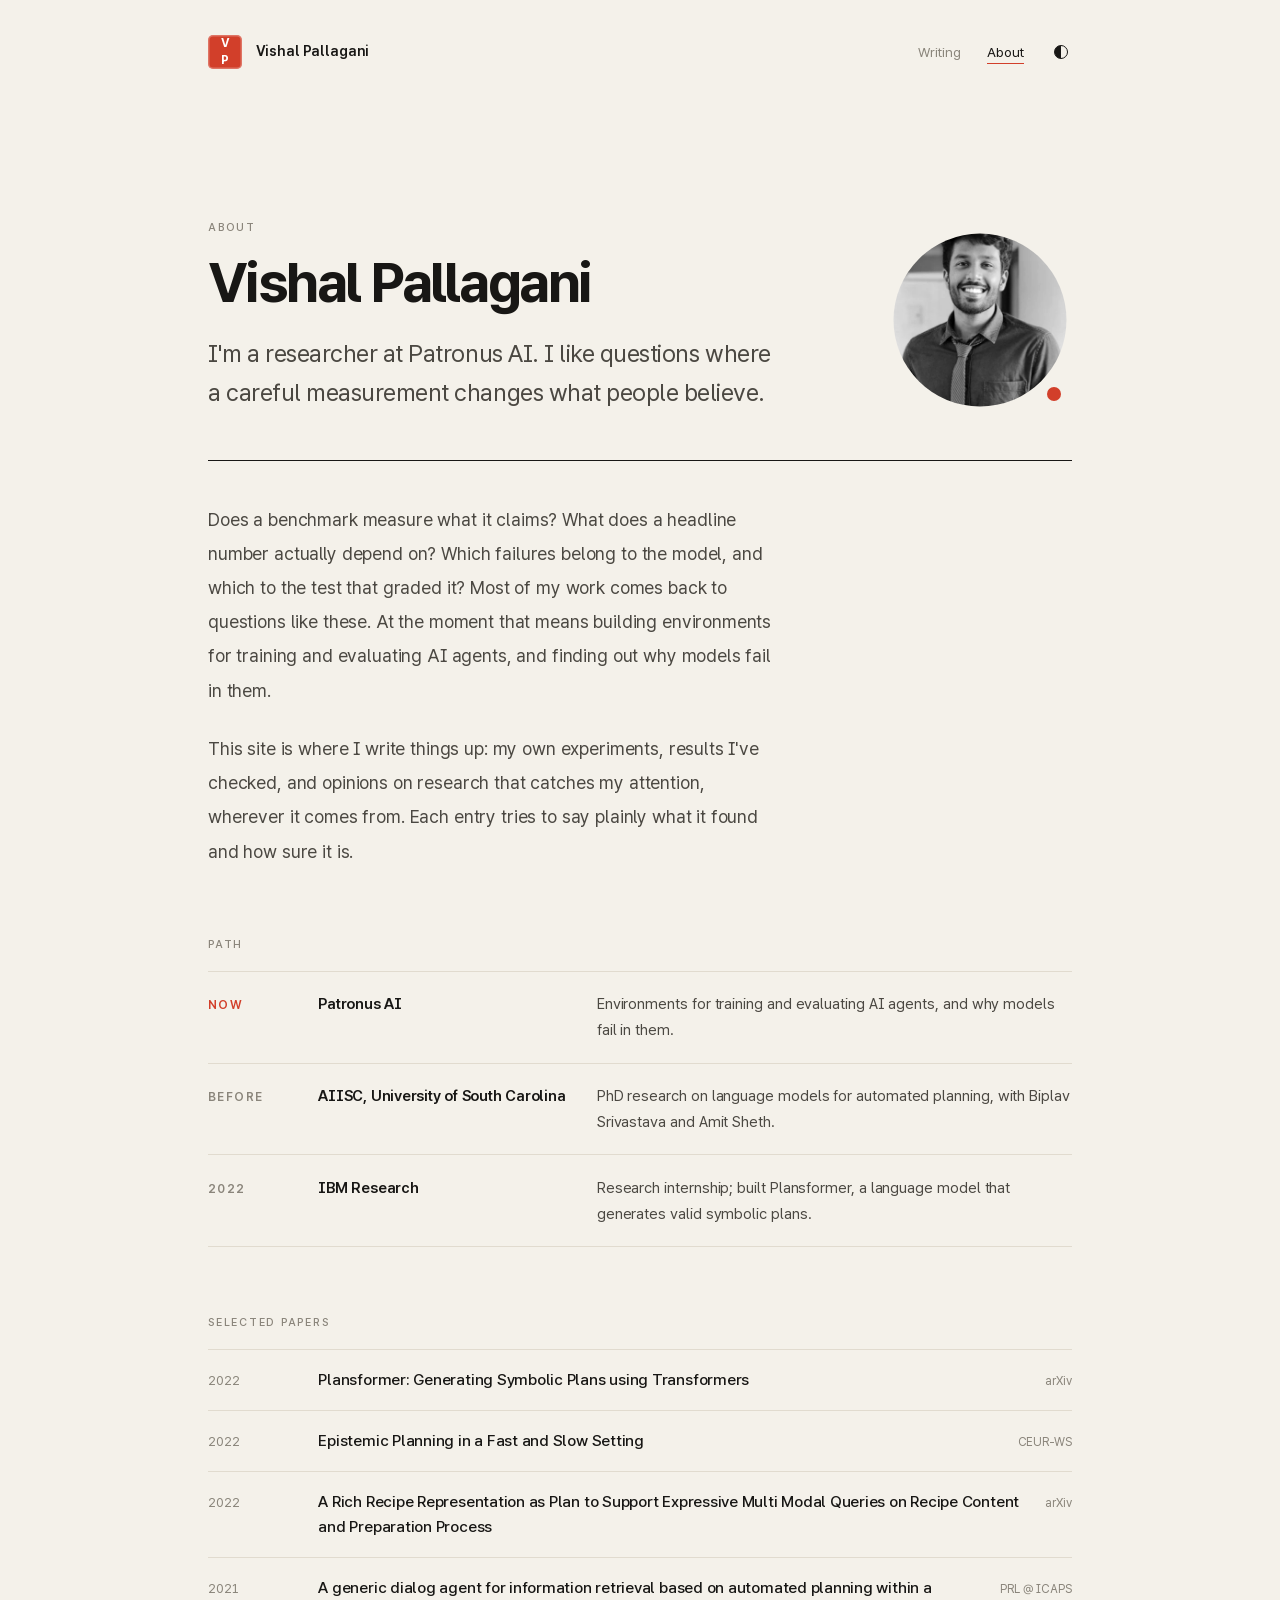
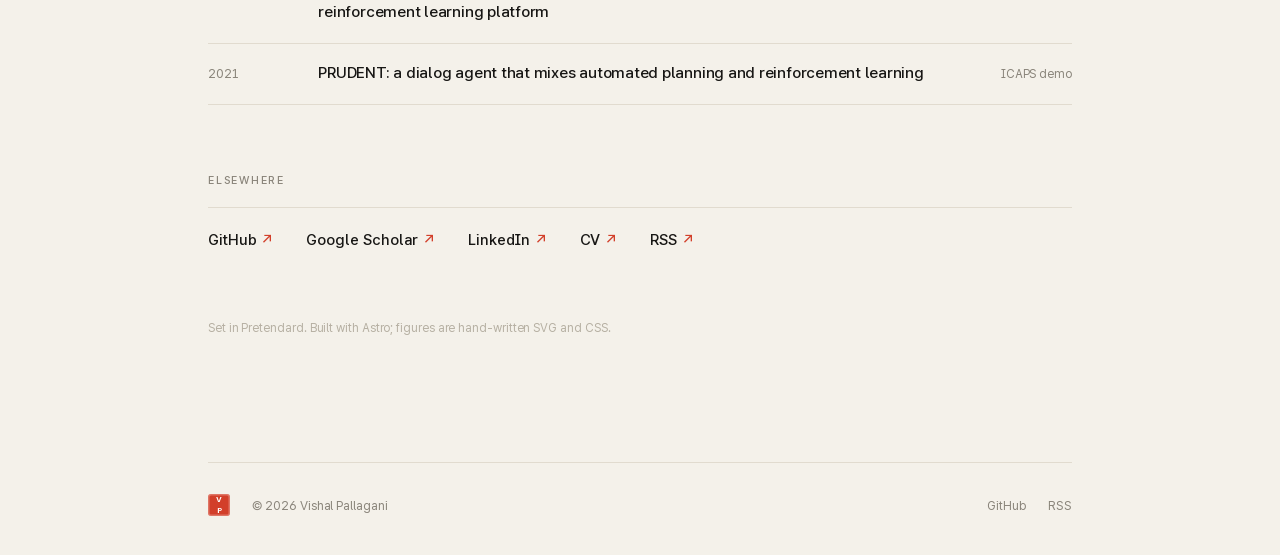
==== commit 76f13ad8: "Deploy blog 2026-10-15" ====
--- a/about/index.html
+++ b/about/index.html
@@ -1,16 +1,18 @@
-<!DOCTYPE html><html lang="en" data-astro-cid-hkbrpulz><head><meta charset="utf-8"><meta name="viewport" content="width=device-width, initial-scale=1"><title>about — vishal pallagani</title><meta name="description" content="Vishal Pallagani: researcher at Patronus AI."><link rel="canonical" href="https://vishalpallagani.github.io/about/"><link rel="icon" href="/favicon.svg" type="image/svg+xml"><link rel="alternate" type="application/rss+xml" title="vishal pallagani" href="/rss.xml"><meta name="theme-color" content="#0c0d0f" media="(prefers-color-scheme: dark)"><meta name="theme-color" content="#f4f1ea" media="(prefers-color-scheme: light)"><meta property="og:type" content="website"><meta property="og:title" content="about"><meta property="og:description" content="Vishal Pallagani: researcher at Patronus AI."><meta property="og:url" content="https://vishalpallagani.github.io/about/"><meta property="og:image" content="https://vishalpallagani.github.io/og/default.png"><meta property="og:image:width" content="1200"><meta property="og:image:height" content="630"><meta name="twitter:card" content="summary_large_image"><meta name="twitter:image" content="https://vishalpallagani.github.io/og/default.png"><meta name="author" content="Vishal Pallagani"><script>
-      // Apply the stored theme before first paint. Dark unless the reader chose light.
+<!DOCTYPE html><html lang="en" data-astro-cid-hkbrpulz><head><meta charset="utf-8"><meta name="viewport" content="width=device-width, initial-scale=1, viewport-fit=cover"><title>about — Vishal Pallagani</title><meta name="description" content="Vishal Pallagani: researcher at Patronus AI."><link rel="canonical" href="https://vishalpallagani.github.io/about/"><link rel="icon" href="/favicon.svg" type="image/svg+xml"><link rel="alternate" type="application/rss+xml" title="Vishal Pallagani" href="/rss.xml"><meta name="theme-color" content="#f4f1ea"><meta property="og:type" content="website"><meta property="og:title" content="about"><meta property="og:description" content="Vishal Pallagani: researcher at Patronus AI."><meta property="og:url" content="https://vishalpallagani.github.io/about/"><meta property="og:image" content="https://vishalpallagani.github.io/og/default.png"><meta property="og:image:width" content="1200"><meta property="og:image:height" content="630"><meta name="twitter:card" content="summary_large_image"><meta name="twitter:image" content="https://vishalpallagani.github.io/og/default.png"><meta name="author" content="Vishal Pallagani"><script>
+      // Theme before first paint: the reader's stored choice, else the system preference. Light by default.
       (function () {
-        let t = null;
-        try { t = localStorage.getItem("theme"); } catch (e) {}
-        if (t === "light" || t === "dark") document.documentElement.dataset.theme = t;
-        document.addEventListener("astro:after-swap", function () {
-          let s = null;
-          try { s = localStorage.getItem("theme"); } catch (e) {}
-          if (s) document.documentElement.dataset.theme = s;
-        });
+        var root = document.documentElement;
+        function apply() {
+          var t = null;
+          try { t = localStorage.getItem("theme"); } catch (e) {}
+          if (!t && window.matchMedia && matchMedia("(prefers-color-scheme: dark)").matches) t = "dark";
+          root.dataset.theme = t === "dark" ? "dark" : "light";
+          root.classList.add("js");
+        }
+        apply();
+        document.addEventListener("astro:after-swap", apply);
       })();
-    </script><meta name="astro-view-transitions-enabled" content="true"><meta name="astro-view-transitions-fallback" content="animate"><script type="module" src="/_astro/ClientRouter.astro_astro_type_script_index_0_lang.DZigdzQl.js"></script><link rel="stylesheet" href="/_astro/Base.sIvbllHi.css"><style>.about[data-astro-cid-ta2fbyqs]{max-width:calc(var(--wide) + 2 * var(--gutter));padding-top:clamp(2rem,6vw,4.5rem)}.head[data-astro-cid-ta2fbyqs]{border-bottom:1px solid var(--line);grid-template-columns:1fr auto;align-items:end;gap:2.5rem;padding-bottom:2.4rem;display:grid}h1[data-astro-cid-ta2fbyqs]{letter-spacing:-.035em;margin:.8rem 0 1.2rem;font-size:clamp(30px,1rem + 2.6vw,46px);font-weight:500;line-height:1.05}.lead[data-astro-cid-ta2fbyqs]{font-family:var(--serif);font-variation-settings:"wght" 360;color:var(--ink);text-wrap:pretty;max-width:30ch;margin:0;font-size:clamp(21px,1rem + .9vw,27px);line-height:1.35}.portrait[data-astro-cid-ta2fbyqs]{border:1px solid var(--line-strong);border-radius:50%;justify-self:start;width:fit-content;margin:0;padding:6px;line-height:0;position:relative}.portrait[data-astro-cid-ta2fbyqs] img[data-astro-cid-ta2fbyqs]{aspect-ratio:1;clip-path:circle(47%);filter:grayscale()contrast(1.06)brightness(.92);width:clamp(112px,16vw,168px);height:auto;transition:filter var(--t-med) var(--ease);border-radius:50%}.portrait[data-astro-cid-ta2fbyqs]:hover img[data-astro-cid-ta2fbyqs]{filter:none}.body[data-astro-cid-ta2fbyqs]{padding-top:2.2rem}.block[data-astro-cid-ta2fbyqs]{max-width:var(--wide);margin-top:3.2rem}.block[data-astro-cid-ta2fbyqs] h2[data-astro-cid-ta2fbyqs]{border-bottom:1px solid var(--line-strong);margin:0 0 .4rem;padding-bottom:.7rem;font-weight:400}.timeline[data-astro-cid-ta2fbyqs]{margin:0;padding:0;list-style:none}.timeline[data-astro-cid-ta2fbyqs] li[data-astro-cid-ta2fbyqs]{border-bottom:1px solid var(--line);grid-template-columns:5.2rem 15rem 1fr;align-items:baseline;gap:.3rem 1.2rem;padding:.95rem 0;display:grid}.when[data-astro-cid-ta2fbyqs]{color:var(--muted);text-transform:uppercase;letter-spacing:.08em;font-size:12px}.timeline[data-astro-cid-ta2fbyqs] li[data-astro-cid-ta2fbyqs]:first-child .when[data-astro-cid-ta2fbyqs]{color:var(--accent)}.where[data-astro-cid-ta2fbyqs]{color:var(--ink);font-size:14px}.what[data-astro-cid-ta2fbyqs]{font-family:var(--serif);color:var(--ink-2);font-variation-settings:"wght" 370;font-size:17px;line-height:1.45}.papers[data-astro-cid-ta2fbyqs]{margin:0;padding:0;list-style:none}.papers[data-astro-cid-ta2fbyqs] li[data-astro-cid-ta2fbyqs]{border-bottom:1px solid var(--line);grid-template-columns:5.2rem 1fr auto;align-items:baseline;gap:.2rem 1.2rem;padding:.85rem 0;display:grid}.year[data-astro-cid-ta2fbyqs]{color:var(--muted);font-variant-numeric:tabular-nums;font-size:12.5px}.papers[data-astro-cid-ta2fbyqs] a[data-astro-cid-ta2fbyqs]{font-family:var(--serif);color:var(--ink);font-variation-settings:"wght" 380;font-size:17px;line-height:1.4;text-decoration:none}.papers[data-astro-cid-ta2fbyqs] a[data-astro-cid-ta2fbyqs]:hover{color:var(--accent-ink)}.venue[data-astro-cid-ta2fbyqs]{color:var(--faint);text-align:right;white-space:nowrap;font-size:11.5px}.links[data-astro-cid-ta2fbyqs]{flex-wrap:wrap;gap:.5rem 1.6rem;margin:1rem 0 0;font-size:13.5px;display:flex}.links[data-astro-cid-ta2fbyqs] a[data-astro-cid-ta2fbyqs]{color:var(--ink-2);text-decoration:none}.links[data-astro-cid-ta2fbyqs] a[data-astro-cid-ta2fbyqs] span[data-astro-cid-ta2fbyqs]{color:var(--faint);transition:color var(--t-fast) var(--ease)}.links[data-astro-cid-ta2fbyqs] a[data-astro-cid-ta2fbyqs]:hover,.links[data-astro-cid-ta2fbyqs] a[data-astro-cid-ta2fbyqs]:hover span[data-astro-cid-ta2fbyqs]{color:var(--accent-ink)}.colophon[data-astro-cid-ta2fbyqs]{color:var(--faint);margin-top:3.5rem;font-size:12px}@media (width<=720px){.head[data-astro-cid-ta2fbyqs]{grid-template-columns:1fr;gap:1.6rem}.portrait[data-astro-cid-ta2fbyqs]{order:-1}.timeline[data-astro-cid-ta2fbyqs] li[data-astro-cid-ta2fbyqs]{grid-template-columns:4.6rem 1fr}.what[data-astro-cid-ta2fbyqs]{grid-column:2}.papers[data-astro-cid-ta2fbyqs] li[data-astro-cid-ta2fbyqs]{grid-template-columns:3.2rem 1fr}.venue[data-astro-cid-ta2fbyqs]{text-align:left;grid-column:2}}
+    </script><meta name="astro-view-transitions-enabled" content="true"><meta name="astro-view-transitions-fallback" content="animate"><script type="module" src="/_astro/ClientRouter.astro_astro_type_script_index_0_lang.DZigdzQl.js"></script><link rel="stylesheet" href="/_astro/Base.DfAKNgTJ.css"><style>.about[data-astro-cid-ta2fbyqs]{max-width:calc(var(--wide) + 2 * var(--gutter));padding-top:clamp(3rem,9vw,6.5rem)}.head[data-astro-cid-ta2fbyqs]{grid-template-columns:1fr auto;align-items:end;gap:3rem;padding-bottom:3rem;display:grid}h1[data-astro-cid-ta2fbyqs]{letter-spacing:-.045em;margin:1rem 0 1.4rem;font-size:clamp(34px,1rem + 3.4vw,56px);font-weight:700;line-height:1.05}.lead[data-astro-cid-ta2fbyqs]{letter-spacing:-.02em;color:var(--ink-2);text-wrap:pretty;max-width:24em;margin:0;font-size:clamp(19px,1rem + .8vw,24px);font-weight:400;line-height:1.6}.portrait[data-astro-cid-ta2fbyqs]{justify-self:start;width:fit-content;margin:0;line-height:0;position:relative}.portrait[data-astro-cid-ta2fbyqs]:after{content:"";background:var(--accent);width:14px;height:14px;box-shadow:0 0 0 4px var(--bg);border-radius:50%;position:absolute;bottom:6%;right:6%}.portrait[data-astro-cid-ta2fbyqs] img[data-astro-cid-ta2fbyqs]{aspect-ratio:1;clip-path:circle(47%);object-fit:cover;filter:grayscale()contrast(1.04);width:clamp(120px,17vw,184px);height:auto;transition:filter var(--t-med) var(--ease);border-radius:50%}.portrait[data-astro-cid-ta2fbyqs]:hover img[data-astro-cid-ta2fbyqs]{filter:none}.body[data-astro-cid-ta2fbyqs]{border-top:1px solid var(--ink);padding-top:2.6rem}.block[data-astro-cid-ta2fbyqs]{max-width:var(--wide);margin-top:4.2rem}.block[data-astro-cid-ta2fbyqs] h2[data-astro-cid-ta2fbyqs]{border-bottom:1px solid var(--line);margin:0;padding-bottom:1rem}.timeline[data-astro-cid-ta2fbyqs]{margin:0;padding:0;list-style:none}.timeline[data-astro-cid-ta2fbyqs] li[data-astro-cid-ta2fbyqs]{border-bottom:1px solid var(--line);grid-template-columns:5.5rem 16rem 1fr;align-items:baseline;gap:.3rem 1.4rem;padding:1.2rem 0;display:grid}.when[data-astro-cid-ta2fbyqs]{color:var(--muted);text-transform:uppercase;letter-spacing:.12em;font-size:12px;font-weight:600}.timeline[data-astro-cid-ta2fbyqs] li[data-astro-cid-ta2fbyqs]:first-child .when[data-astro-cid-ta2fbyqs]{color:var(--accent)}.where[data-astro-cid-ta2fbyqs]{color:var(--ink);letter-spacing:-.015em;font-size:15px;font-weight:600}.what[data-astro-cid-ta2fbyqs]{color:var(--ink-2);font-size:15px;line-height:1.75}.papers[data-astro-cid-ta2fbyqs]{margin:0;padding:0;list-style:none}.papers[data-astro-cid-ta2fbyqs] li[data-astro-cid-ta2fbyqs]{border-bottom:1px solid var(--line);grid-template-columns:5.5rem 1fr auto;align-items:baseline;gap:.3rem 1.4rem;padding:1.1rem 0;display:grid}.year[data-astro-cid-ta2fbyqs]{color:var(--muted);font-variant-numeric:tabular-nums;font-size:13px}.papers[data-astro-cid-ta2fbyqs] a[data-astro-cid-ta2fbyqs]{letter-spacing:-.015em;color:var(--ink);font-size:15.5px;font-weight:500;line-height:1.6}.papers[data-astro-cid-ta2fbyqs] a[data-astro-cid-ta2fbyqs]:hover{color:var(--accent-ink)}.venue[data-astro-cid-ta2fbyqs]{color:var(--muted);text-align:right;white-space:nowrap;font-size:12px}.links[data-astro-cid-ta2fbyqs]{flex-wrap:wrap;gap:.6rem 2rem;margin:1.3rem 0 0;font-size:15px;display:flex}.links[data-astro-cid-ta2fbyqs] a[data-astro-cid-ta2fbyqs]{color:var(--ink);font-weight:500}.links[data-astro-cid-ta2fbyqs] a[data-astro-cid-ta2fbyqs] span[data-astro-cid-ta2fbyqs]{color:var(--accent)}.colophon[data-astro-cid-ta2fbyqs]{color:var(--faint);margin-top:4rem;font-size:12px}@media (width<=720px){.head[data-astro-cid-ta2fbyqs]{grid-template-columns:1fr;gap:1.8rem}.portrait[data-astro-cid-ta2fbyqs]{order:-1}.timeline[data-astro-cid-ta2fbyqs] li[data-astro-cid-ta2fbyqs]{grid-template-columns:4.6rem 1fr}.what[data-astro-cid-ta2fbyqs]{grid-column:2}.papers[data-astro-cid-ta2fbyqs] li[data-astro-cid-ta2fbyqs]{grid-template-columns:3.4rem 1fr}.venue[data-astro-cid-ta2fbyqs]{text-align:left;grid-column:2}}
 </style><script type="module" src="/_astro/page.D-hZag5v.js"></script><style>[data-astro-transition-scope="astro-gyrtbwwo-1"] { view-transition-name: astro-gyrtbwwo-1; }@layer astro { ::view-transition-old(astro-gyrtbwwo-1) { 
 	animation-duration: 180ms;
 	animation-timing-function: cubic-bezier(0.76, 0, 0.24, 1);
@@ -47,4 +49,4 @@
 	animation-duration: 180ms;
 	animation-timing-function: cubic-bezier(0.76, 0, 0.24, 1);
 	animation-fill-mode: both;
-	animation-name: astroFadeIn; }</style></head><body data-astro-cid-hkbrpulz><header class="site-head wrap" data-astro-cid-hkbrpulz><a class="brand" href="/" aria-label="vishal pallagani, home" data-astro-cid-hkbrpulz><span class="prompt" data-astro-cid-hkbrpulz>~/</span>vishal pallagani<span class="cursor" aria-hidden="true" data-astro-cid-hkbrpulz></span></a><nav aria-label="Primary" data-astro-cid-hkbrpulz><a href="/" data-astro-cid-hkbrpulz>writing</a><a href="/about" aria-current="page" data-astro-cid-hkbrpulz>about</a><a class="rss" href="/rss.xml" data-astro-cid-hkbrpulz>rss</a><button class="theme" type="button" aria-label="Toggle colour theme" title="Toggle theme" data-astro-cid-hkbrpulz><span class="theme-dot" data-astro-cid-hkbrpulz></span></button></nav></header><main data-astro-transition-scope="astro-gyrtbwwo-1" data-astro-cid-hkbrpulz><article class="wrap about" data-astro-cid-ta2fbyqs><header class="head" data-astro-cid-ta2fbyqs><div data-astro-cid-ta2fbyqs><p class="kicker" data-astro-cid-ta2fbyqs>about</p><h1 data-astro-cid-ta2fbyqs>Vishal Pallagani</h1><p class="lead" data-astro-cid-ta2fbyqs>I'm a researcher at Patronus AI. I like questions where a careful measurement changes what people believe.</p></div><figure class="portrait" data-astro-cid-ta2fbyqs><img src="/portrait.webp" alt="Portrait of Vishal Pallagani" width="200" height="200" loading="eager" data-astro-cid-ta2fbyqs></figure></header><div class="prose body" data-astro-cid-ta2fbyqs><p data-astro-cid-ta2fbyqs>Does a benchmark measure what it claims? What does a headline number actually depend on? Which failures belong to the model, and which to the test that graded it? Most of my work comes back to questions like these. At the moment that means building environments for training and evaluating AI agents, and finding out why models fail in them.</p><p data-astro-cid-ta2fbyqs>This site is where I write things up: my own experiments, results I've checked, and opinions on research that catches my attention, wherever it comes from. Each entry tries to say plainly what it found and how sure it is.</p></div><section class="block" aria-labelledby="path-h" data-astro-cid-ta2fbyqs><h2 id="path-h" class="kicker" data-astro-cid-ta2fbyqs>path</h2><ol class="timeline" data-astro-cid-ta2fbyqs><li data-astro-cid-ta2fbyqs><span class="when" data-astro-cid-ta2fbyqs>now</span><span class="where" data-astro-cid-ta2fbyqs>Patronus AI</span><span class="what" data-astro-cid-ta2fbyqs>Environments for training and evaluating AI agents, and why models fail in them.</span></li><li data-astro-cid-ta2fbyqs><span class="when" data-astro-cid-ta2fbyqs>before</span><span class="where" data-astro-cid-ta2fbyqs>AIISC, University of South Carolina</span><span class="what" data-astro-cid-ta2fbyqs>PhD research on language models for automated planning, with Biplav Srivastava and Amit Sheth.</span></li><li data-astro-cid-ta2fbyqs><span class="when" data-astro-cid-ta2fbyqs>2022</span><span class="where" data-astro-cid-ta2fbyqs>IBM Research</span><span class="what" data-astro-cid-ta2fbyqs>Research internship; built Plansformer, a language model that generates valid symbolic plans.</span></li></ol></section><section class="block" aria-labelledby="papers-h" data-astro-cid-ta2fbyqs><h2 id="papers-h" class="kicker" data-astro-cid-ta2fbyqs>selected papers</h2><ol class="papers" data-astro-cid-ta2fbyqs><li data-astro-cid-ta2fbyqs><span class="year" data-astro-cid-ta2fbyqs>2022</span><a href="https://arxiv.org/abs/2212.08681" data-astro-cid-ta2fbyqs>Plansformer: Generating Symbolic Plans using Transformers</a><span class="venue" data-astro-cid-ta2fbyqs>arXiv</span></li><li data-astro-cid-ta2fbyqs><span class="year" data-astro-cid-ta2fbyqs>2022</span><a href="https://ceur-ws.org/Vol-3332/paper7.pdf" data-astro-cid-ta2fbyqs>Epistemic Planning in a Fast and Slow Setting</a><span class="venue" data-astro-cid-ta2fbyqs>CEUR-WS</span></li><li data-astro-cid-ta2fbyqs><span class="year" data-astro-cid-ta2fbyqs>2022</span><a href="https://arxiv.org/abs/2203.17109" data-astro-cid-ta2fbyqs>A Rich Recipe Representation as Plan to Support Expressive Multi Modal Queries on Recipe Content and Preparation Process</a><span class="venue" data-astro-cid-ta2fbyqs>arXiv</span></li><li data-astro-cid-ta2fbyqs><span class="year" data-astro-cid-ta2fbyqs>2021</span><a href="https://prl-theworkshop.github.io/prl2021/papers/PRL2021_paper_28.pdf" data-astro-cid-ta2fbyqs>A generic dialog agent for information retrieval based on automated planning within a reinforcement learning platform</a><span class="venue" data-astro-cid-ta2fbyqs>PRL @ ICAPS</span></li><li data-astro-cid-ta2fbyqs><span class="year" data-astro-cid-ta2fbyqs>2021</span><a href="https://icaps21.icaps-conference.org/demos/demos/381.pdf" data-astro-cid-ta2fbyqs>PRUDENT: a dialog agent that mixes automated planning and reinforcement learning</a><span class="venue" data-astro-cid-ta2fbyqs>ICAPS demo</span></li></ol></section><section class="block" aria-labelledby="links-h" data-astro-cid-ta2fbyqs><h2 id="links-h" class="kicker" data-astro-cid-ta2fbyqs>elsewhere</h2><p class="links" data-astro-cid-ta2fbyqs><a href="https://github.com/VishalPallagani" data-astro-cid-ta2fbyqs>github <span aria-hidden="true" data-astro-cid-ta2fbyqs>↗</span></a><a href="https://scholar.google.com/citations?user=uUkfixUAAAAJ&amp;hl=en" data-astro-cid-ta2fbyqs>google scholar <span aria-hidden="true" data-astro-cid-ta2fbyqs>↗</span></a><a href="https://www.linkedin.com/in/vishalpallagani/" data-astro-cid-ta2fbyqs>linkedin <span aria-hidden="true" data-astro-cid-ta2fbyqs>↗</span></a><a href="/cv/CV.pdf" data-astro-cid-ta2fbyqs>cv <span aria-hidden="true" data-astro-cid-ta2fbyqs>↗</span></a><a href="/rss.xml" data-astro-cid-ta2fbyqs>rss <span aria-hidden="true" data-astro-cid-ta2fbyqs>↗</span></a></p></section><p class="colophon" data-astro-cid-ta2fbyqs>Set in Commit Mono and Newsreader. Built with Astro; figures are hand-written SVG and CSS.</p></article></main><footer class="site-foot wrap" data-astro-cid-hkbrpulz><span data-astro-cid-hkbrpulz>© 2026 Vishal Pallagani</span><span class="sep" data-astro-cid-hkbrpulz>/</span><a href="https://github.com/VishalPallagani" data-astro-cid-hkbrpulz>github</a><span class="sep" data-astro-cid-hkbrpulz>/</span><a href="/rss.xml" data-astro-cid-hkbrpulz>rss</a><span class="push" data-astro-cid-hkbrpulz></span><span class="built" data-astro-cid-hkbrpulz>built 2026-10-15</span></footer><script type="module">function e(){let e=document.querySelector(`.theme`);e&&!e.dataset.bound&&(e.dataset.bound=`1`,e.addEventListener(`click`,()=>{let e=document.documentElement,t=e.dataset.theme===`light`?`dark`:`light`;e.dataset.theme=t;try{localStorage.setItem(`theme`,t)}catch{}}))}function t(){let e=document.querySelector(`.progress span`);if(!e)return;let t=document.querySelector(`article`),n=()=>{let n=t??document.body,r=n.offsetTop,i=r+n.offsetHeight-window.innerHeight,a=Math.min(1,Math.max(0,(window.scrollY-r)/Math.max(1,i-r)));e.style.transform=`scaleX(${a})`};n(),window.addEventListener(`scroll`,n,{passive:!0}),window.addEventListener(`resize`,n),document.addEventListener(`astro:before-swap`,()=>window.removeEventListener(`scroll`,n),{once:!0})}document.addEventListener(`astro:page-load`,()=>{e(),t()});</script></body></html>+	animation-name: astroFadeIn; }</style></head><body data-astro-cid-hkbrpulz><header class="site-head wrap" data-astro-cid-hkbrpulz><a class="brand" href="/" aria-label="Vishal Pallagani, home" data-astro-cid-hkbrpulz><span class="seal" aria-hidden="true" data-astro-cid-hkbrpulz><span data-astro-cid-hkbrpulz>V</span><span data-astro-cid-hkbrpulz>P</span></span><span class="name" data-astro-cid-hkbrpulz>Vishal Pallagani</span></a><nav aria-label="Primary" data-astro-cid-hkbrpulz><a href="/" data-astro-cid-hkbrpulz>Writing</a><a href="/about" aria-current="page" data-astro-cid-hkbrpulz>About</a><button class="theme" type="button" aria-label="Toggle light and dark" title="Light / dark" data-astro-cid-hkbrpulz><span class="sun" data-astro-cid-hkbrpulz></span></button></nav></header><main data-astro-transition-scope="astro-gyrtbwwo-1" data-astro-cid-hkbrpulz><article class="wrap about" data-astro-cid-ta2fbyqs><header class="head" data-astro-cid-ta2fbyqs><div data-astro-cid-ta2fbyqs><p class="kicker" data-astro-cid-ta2fbyqs>About</p><h1 data-astro-cid-ta2fbyqs>Vishal Pallagani</h1><p class="lead" data-astro-cid-ta2fbyqs>I'm a researcher at Patronus AI. I like questions where a careful measurement changes what people believe.</p></div><figure class="portrait" data-astro-cid-ta2fbyqs><img src="/portrait.webp" alt="Portrait of Vishal Pallagani" width="200" height="200" loading="eager" data-astro-cid-ta2fbyqs></figure></header><div class="prose body" data-astro-cid-ta2fbyqs><p data-astro-cid-ta2fbyqs>Does a benchmark measure what it claims? What does a headline number actually depend on? Which failures belong to the model, and which to the test that graded it? Most of my work comes back to questions like these. At the moment that means building environments for training and evaluating AI agents, and finding out why models fail in them.</p><p data-astro-cid-ta2fbyqs>This site is where I write things up: my own experiments, results I've checked, and opinions on research that catches my attention, wherever it comes from. Each entry tries to say plainly what it found and how sure it is.</p></div><section class="block" aria-labelledby="path-h" data-astro-cid-ta2fbyqs><h2 id="path-h" class="kicker" data-astro-cid-ta2fbyqs>Path</h2><ol class="timeline" data-astro-cid-ta2fbyqs><li data-astro-cid-ta2fbyqs><span class="when" data-astro-cid-ta2fbyqs>now</span><span class="where" data-astro-cid-ta2fbyqs>Patronus AI</span><span class="what" data-astro-cid-ta2fbyqs>Environments for training and evaluating AI agents, and why models fail in them.</span></li><li data-astro-cid-ta2fbyqs><span class="when" data-astro-cid-ta2fbyqs>before</span><span class="where" data-astro-cid-ta2fbyqs>AIISC, University of South Carolina</span><span class="what" data-astro-cid-ta2fbyqs>PhD research on language models for automated planning, with Biplav Srivastava and Amit Sheth.</span></li><li data-astro-cid-ta2fbyqs><span class="when" data-astro-cid-ta2fbyqs>2022</span><span class="where" data-astro-cid-ta2fbyqs>IBM Research</span><span class="what" data-astro-cid-ta2fbyqs>Research internship; built Plansformer, a language model that generates valid symbolic plans.</span></li></ol></section><section class="block" aria-labelledby="papers-h" data-astro-cid-ta2fbyqs><h2 id="papers-h" class="kicker" data-astro-cid-ta2fbyqs>Selected papers</h2><ol class="papers" data-astro-cid-ta2fbyqs><li data-astro-cid-ta2fbyqs><span class="year" data-astro-cid-ta2fbyqs>2022</span><a href="https://arxiv.org/abs/2212.08681" data-astro-cid-ta2fbyqs>Plansformer: Generating Symbolic Plans using Transformers</a><span class="venue" data-astro-cid-ta2fbyqs>arXiv</span></li><li data-astro-cid-ta2fbyqs><span class="year" data-astro-cid-ta2fbyqs>2022</span><a href="https://ceur-ws.org/Vol-3332/paper7.pdf" data-astro-cid-ta2fbyqs>Epistemic Planning in a Fast and Slow Setting</a><span class="venue" data-astro-cid-ta2fbyqs>CEUR-WS</span></li><li data-astro-cid-ta2fbyqs><span class="year" data-astro-cid-ta2fbyqs>2022</span><a href="https://arxiv.org/abs/2203.17109" data-astro-cid-ta2fbyqs>A Rich Recipe Representation as Plan to Support Expressive Multi Modal Queries on Recipe Content and Preparation Process</a><span class="venue" data-astro-cid-ta2fbyqs>arXiv</span></li><li data-astro-cid-ta2fbyqs><span class="year" data-astro-cid-ta2fbyqs>2021</span><a href="https://prl-theworkshop.github.io/prl2021/papers/PRL2021_paper_28.pdf" data-astro-cid-ta2fbyqs>A generic dialog agent for information retrieval based on automated planning within a reinforcement learning platform</a><span class="venue" data-astro-cid-ta2fbyqs>PRL @ ICAPS</span></li><li data-astro-cid-ta2fbyqs><span class="year" data-astro-cid-ta2fbyqs>2021</span><a href="https://icaps21.icaps-conference.org/demos/demos/381.pdf" data-astro-cid-ta2fbyqs>PRUDENT: a dialog agent that mixes automated planning and reinforcement learning</a><span class="venue" data-astro-cid-ta2fbyqs>ICAPS demo</span></li></ol></section><section class="block" aria-labelledby="links-h" data-astro-cid-ta2fbyqs><h2 id="links-h" class="kicker" data-astro-cid-ta2fbyqs>Elsewhere</h2><p class="links" data-astro-cid-ta2fbyqs><a href="https://github.com/VishalPallagani" data-astro-cid-ta2fbyqs>GitHub <span aria-hidden="true" data-astro-cid-ta2fbyqs>↗</span></a><a href="https://scholar.google.com/citations?user=uUkfixUAAAAJ&amp;hl=en" data-astro-cid-ta2fbyqs>Google Scholar <span aria-hidden="true" data-astro-cid-ta2fbyqs>↗</span></a><a href="https://www.linkedin.com/in/vishalpallagani/" data-astro-cid-ta2fbyqs>LinkedIn <span aria-hidden="true" data-astro-cid-ta2fbyqs>↗</span></a><a href="/cv/CV.pdf" data-astro-cid-ta2fbyqs>CV <span aria-hidden="true" data-astro-cid-ta2fbyqs>↗</span></a><a href="/rss.xml" data-astro-cid-ta2fbyqs>RSS <span aria-hidden="true" data-astro-cid-ta2fbyqs>↗</span></a></p></section><p class="colophon" data-astro-cid-ta2fbyqs>Set in Pretendard. Built with Astro; figures are hand-written SVG and CSS.</p></article></main><footer class="site-foot wrap" data-astro-cid-hkbrpulz><span class="seal small" aria-hidden="true" data-astro-cid-hkbrpulz><span data-astro-cid-hkbrpulz>V</span><span data-astro-cid-hkbrpulz>P</span></span><span data-astro-cid-hkbrpulz>© 2026 Vishal Pallagani</span><span class="push" data-astro-cid-hkbrpulz></span><a href="https://github.com/VishalPallagani" data-astro-cid-hkbrpulz>GitHub</a><a href="/rss.xml" data-astro-cid-hkbrpulz>RSS</a></footer><script type="module">function e(){let e=document.querySelector(`.theme`);e&&!e.dataset.bound&&(e.dataset.bound=`1`,e.addEventListener(`click`,()=>{let e=document.documentElement,t=e.dataset.theme===`dark`?`light`:`dark`;e.dataset.theme=t;try{localStorage.setItem(`theme`,t)}catch{}}))}function t(){let e=document.querySelector(`.progress span`);if(!e)return;let t=document.querySelector(`article`),n=()=>{let n=t??document.body,r=n.offsetTop,i=r+n.offsetHeight-innerHeight;e.style.transform=`scaleX(${Math.min(1,Math.max(0,(scrollY-r)/Math.max(1,i-r)))})`};n(),addEventListener(`scroll`,n,{passive:!0}),addEventListener(`resize`,n),document.addEventListener(`astro:before-swap`,()=>removeEventListener(`scroll`,n),{once:!0})}function n(){let e=document.querySelectorAll(`.prose > figure, .prose > .wide, .prose > aside, .reveal`),t=new IntersectionObserver(e=>e.forEach(e=>{e.isIntersecting&&(e.target.classList.add(`in`),t.unobserve(e.target))}),{rootMargin:`0px 0px -8% 0px`});e.forEach(e=>{e.classList.contains(`scrolly`)||e.classList.contains(`drive-track`)||(e.classList.add(`reveal`),t.observe(e))})}document.addEventListener(`astro:page-load`,()=>{e(),t(),n()});</script></body></html>
--- a/_astro/Base.DfAKNgTJ.css
+++ b/_astro/Base.DfAKNgTJ.css
@@ -0,0 +1 @@
+@keyframes astroFadeInOut{0%{opacity:1}to{opacity:0}}@keyframes astroFadeIn{0%{opacity:0;mix-blend-mode:plus-lighter}to{opacity:1;mix-blend-mode:plus-lighter}}@keyframes astroFadeOut{0%{opacity:1;mix-blend-mode:plus-lighter}to{opacity:0;mix-blend-mode:plus-lighter}}@keyframes astroSlideFromRight{0%{transform:translate(100%)}}@keyframes astroSlideFromLeft{0%{transform:translate(-100%)}}@keyframes astroSlideToRight{to{transform:translate(100%)}}@keyframes astroSlideToLeft{to{transform:translate(-100%)}}@media (prefers-reduced-motion){::view-transition-group(*),::view-transition-old(*),::view-transition-new(*),[data-astro-transition-scope]{animation:none!important}}@font-face{font-family:Pretendard Variable;font-style:normal;font-display:swap;font-weight:45 920;src:url(/_astro/PretendardVariable.subset.0.BHUkWNFR.woff2)format("woff2-variations");unicode-range:U+F9CA-FA0B,U+FF03-FF05,U+FF07,U+FF0A-FF0B,U+FF0D-FF19,U+FF1B,U+FF1D,U+FF20-FF5B,U+FF5D,U+FFE0-FFE3,U+FFE5-FFE6}@font-face{font-family:Pretendard Variable;font-style:normal;font-display:swap;font-weight:45 920;src:url(/_astro/PretendardVariable.subset.1.C-__qv6_.woff2)format("woff2-variations");unicode-range:U+D723-D728,U+D72A-D733,U+D735-D748,U+D74A-D74F,U+D752-D753,U+D755-D757,U+D75A-D75F,U+D762-D764,U+D766-D768,U+D76A-D76B,U+D76D-D76F,U+D771-D787,U+D789-D78B,U+D78D-D78F,U+D791-D797,U+D79A,U+D79C,U+D79E-D7A3,U+F900-F909,U+F90B-F92E}@font-face{font-family:Pretendard Variable;font-style:normal;font-display:swap;font-weight:45 920;src:url(/_astro/PretendardVariable.subset.2.dCZkyKLw.woff2)format("woff2-variations");unicode-range:U+D679-D68B,U+D68E-D69E,U+D6A0,U+D6A2-D6A7,U+D6A9-D6C3,U+D6C6-D6C7,U+D6C9-D6CB,U+D6CD-D6D3,U+D6D5-D6D6,U+D6D8-D6E3,U+D6E5-D6E7,U+D6E9-D6FB,U+D6FD-D717,U+D719-D71F,U+D721-D722}@font-face{font-family:Pretendard Variable;font-style:normal;font-display:swap;font-weight:45 920;src:url(/_astro/PretendardVariable.subset.3.Dqw33sf4.woff2)format("woff2-variations");unicode-range:U+D5BC-D5C7,U+D5CA-D5CB,U+D5CD-D5CF,U+D5D1-D5D7,U+D5D9-D5DA,U+D5DC,U+D5DE-D5E3,U+D5E6-D5E7,U+D5E9-D5EB,U+D5ED-D5F6,U+D5F8,U+D5FA-D5FF,U+D602-D603,U+D605-D607,U+D609-D60F,U+D612-D613,U+D616-D61B,U+D61D-D637,U+D63A-D63B,U+D63D-D63F,U+D641-D647,U+D64A-D64C,U+D64E-D653,U+D656-D657,U+D659-D65B,U+D65D-D666,U+D668,U+D66A-D678}@font-face{font-family:Pretendard Variable;font-style:normal;font-display:swap;font-weight:45 920;src:url(/_astro/PretendardVariable.subset.4.Bvh2YGoc.woff2)format("woff2-variations");unicode-range:U+D507,U+D509-D50B,U+D50D-D513,U+D515-D53B,U+D53E-D53F,U+D541-D543,U+D545-D54C,U+D54E,U+D550,U+D552-D557,U+D55A-D55B,U+D55D-D55F,U+D561-D564,U+D566-D567,U+D56A,U+D56C,U+D56E-D573,U+D576-D577,U+D579-D583,U+D585-D586,U+D58A-D5A4,U+D5A6-D5BB}@font-face{font-family:Pretendard Variable;font-style:normal;font-display:swap;font-weight:45 920;src:url(/_astro/PretendardVariable.subset.5.K_MNGNCe.woff2)format("woff2-variations");unicode-range:U+D464-D477,U+D47A-D47B,U+D47D-D47F,U+D481-D487,U+D489-D48A,U+D48C,U+D48E-D4E7,U+D4E9-D503,U+D505-D506}@font-face{font-family:Pretendard Variable;font-style:normal;font-display:swap;font-weight:45 920;src:url(/_astro/PretendardVariable.subset.6.Bxhohlcm.woff2)format("woff2-variations");unicode-range:U+D3BF-D3C7,U+D3CA-D3CF,U+D3D1-D3EB,U+D3EE-D3EF,U+D3F1-D3F3,U+D3F5-D3FB,U+D3FD-D400,U+D402-D45B,U+D45D-D463}@font-face{font-family:Pretendard Variable;font-style:normal;font-display:swap;font-weight:45 920;src:url(/_astro/PretendardVariable.subset.7.E2HaA55t.woff2)format("woff2-variations");unicode-range:U+D2FF,U+D302-D304,U+D306-D30B,U+D30F,U+D311-D313,U+D315-D31B,U+D31E,U+D322-D324,U+D326-D327,U+D32A-D32B,U+D32D-D32F,U+D331-D337,U+D339-D33C,U+D33E-D37B,U+D37E-D37F,U+D381-D383,U+D385-D38B,U+D38E-D390,U+D392-D397,U+D39A-D39B,U+D39D-D39F,U+D3A1-D3A7,U+D3A9-D3AA,U+D3AC,U+D3AE-D3B3,U+D3B5-D3B7,U+D3B9-D3BB,U+D3BD-D3BE}@font-face{font-family:Pretendard Variable;font-style:normal;font-display:swap;font-weight:45 920;src:url(/_astro/PretendardVariable.subset.8.CRbJhhyA.woff2)format("woff2-variations");unicode-range:U+D257-D27F,U+D281-D29B,U+D29D-D29F,U+D2A1-D2AB,U+D2AD-D2B7,U+D2BA-D2BB,U+D2BD-D2BF,U+D2C1-D2C7,U+D2C9-D2EF,U+D2F2-D2F3,U+D2F5-D2F7,U+D2F9-D2FE}@font-face{font-family:Pretendard Variable;font-style:normal;font-display:swap;font-weight:45 920;src:url(/_astro/PretendardVariable.subset.9.Btb3bmS6.woff2)format("woff2-variations");unicode-range:U+D1B4,U+D1B6-D1F3,U+D1F5-D22B,U+D22E-D22F,U+D231-D233,U+D235-D23B,U+D23D-D240,U+D242-D256}@font-face{font-family:Pretendard Variable;font-style:normal;font-display:swap;font-weight:45 920;src:url(/_astro/PretendardVariable.subset.10.DzSWztS8.woff2)format("woff2-variations");unicode-range:U+D105-D12F,U+D132-D133,U+D135-D137,U+D139-D13F,U+D141-D142,U+D144,U+D146-D14B,U+D14E-D14F,U+D151-D153,U+D155-D15B,U+D15E-D187,U+D189-D19F,U+D1A2-D1A3,U+D1A5-D1A7,U+D1A9-D1AF,U+D1B2-D1B3}@font-face{font-family:Pretendard Variable;font-style:normal;font-display:swap;font-weight:45 920;src:url(/_astro/PretendardVariable.subset.11.CqVmlKJn.woff2)format("woff2-variations");unicode-range:U+D04B-D04F,U+D051-D057,U+D059-D06B,U+D06D-D06F,U+D071-D073,U+D075-D07B,U+D07E-D0A3,U+D0A6-D0A7,U+D0A9-D0AB,U+D0AD-D0B3,U+D0B6,U+D0B8,U+D0BA-D0BF,U+D0C2-D0C3,U+D0C5-D0C7,U+D0C9-D0CF,U+D0D2,U+D0D6-D0DB,U+D0DE-D0DF,U+D0E1-D0E3,U+D0E5-D0EB,U+D0EE-D0F0,U+D0F2-D104}@font-face{font-family:Pretendard Variable;font-style:normal;font-display:swap;font-weight:45 920;src:url(/_astro/PretendardVariable.subset.12.BHuZSgT0.woff2)format("woff2-variations");unicode-range:U+CFA2-CFC3,U+CFC5-CFDF,U+CFE2-CFE3,U+CFE5-CFE7,U+CFE9-CFF4,U+CFF6-CFFB,U+CFFD-CFFF,U+D001-D003,U+D005-D017,U+D019-D033,U+D036-D037,U+D039-D03B,U+D03D-D04A}@font-face{font-family:Pretendard Variable;font-style:normal;font-display:swap;font-weight:45 920;src:url(/_astro/PretendardVariable.subset.13.C42mj_j2.woff2)format("woff2-variations");unicode-range:U+CEF0-CEF3,U+CEF6,U+CEF9-CEFF,U+CF01-CF03,U+CF05-CF07,U+CF09-CF0F,U+CF11-CF12,U+CF14-CF1B,U+CF1D-CF1F,U+CF21-CF2F,U+CF31-CF53,U+CF56-CF57,U+CF59-CF5B,U+CF5D-CF63,U+CF66,U+CF68,U+CF6A-CF6F,U+CF71-CF84,U+CF86-CF8B,U+CF8D-CFA1}@font-face{font-family:Pretendard Variable;font-style:normal;font-display:swap;font-weight:45 920;src:url(/_astro/PretendardVariable.subset.14.Bl512uUX.woff2)format("woff2-variations");unicode-range:U+CE3C-CE57,U+CE5A-CE5B,U+CE5D-CE5F,U+CE61-CE67,U+CE6A,U+CE6C,U+CE6E-CE73,U+CE76-CE77,U+CE79-CE7B,U+CE7D-CE83,U+CE85-CE88,U+CE8A-CE8F,U+CE91-CE93,U+CE95-CE97,U+CE99-CE9F,U+CEA2,U+CEA4-CEAB,U+CEAD-CEE3,U+CEE6-CEE7,U+CEE9-CEEB,U+CEED-CEEF}@font-face{font-family:Pretendard Variable;font-style:normal;font-display:swap;font-weight:45 920;src:url(/_astro/PretendardVariable.subset.15.D04iXIE3.woff2)format("woff2-variations");unicode-range:U+CD92-CD93,U+CD96-CD97,U+CD99-CD9B,U+CD9D-CDA3,U+CDA6-CDA8,U+CDAA-CDAF,U+CDB1-CDC3,U+CDC5-CDCB,U+CDCD-CDE7,U+CDE9-CE03,U+CE05-CE1F,U+CE22-CE34,U+CE36-CE3B}@font-face{font-family:Pretendard Variable;font-style:normal;font-display:swap;font-weight:45 920;src:url(/_astro/PretendardVariable.subset.16.BQUnS2GX.woff2)format("woff2-variations");unicode-range:U+CCEF-CD07,U+CD0A-CD0B,U+CD0D-CD1A,U+CD1C,U+CD1E-CD2B,U+CD2D-CD5B,U+CD5D-CD77,U+CD79-CD91}@font-face{font-family:Pretendard Variable;font-style:normal;font-display:swap;font-weight:45 920;src:url(/_astro/PretendardVariable.subset.17.BfZSA-Xc.woff2)format("woff2-variations");unicode-range:U+CC3F-CC43,U+CC46-CC47,U+CC49-CC4B,U+CC4D-CC53,U+CC55-CC58,U+CC5A-CC5F,U+CC61-CC97,U+CC9A-CC9B,U+CC9D-CC9F,U+CCA1-CCA7,U+CCAA,U+CCAC,U+CCAE-CCB3,U+CCB6-CCB7,U+CCB9-CCBB,U+CCBD-CCCF,U+CCD1-CCE3,U+CCE5-CCEE}@font-face{font-family:Pretendard Variable;font-style:normal;font-display:swap;font-weight:45 920;src:url(/_astro/PretendardVariable.subset.18.CwAxMC3C.woff2)format("woff2-variations");unicode-range:U+CB91-CBD3,U+CBD5-CBE3,U+CBE5-CC0B,U+CC0E-CC0F,U+CC11-CC13,U+CC15-CC1B,U+CC1D-CC20,U+CC23-CC27,U+CC2A-CC2B,U+CC2D,U+CC2F,U+CC31-CC37,U+CC3A,U+CC3C}@font-face{font-family:Pretendard Variable;font-style:normal;font-display:swap;font-weight:45 920;src:url(/_astro/PretendardVariable.subset.19.CJu4Zcdo.woff2)format("woff2-variations");unicode-range:U+CAF4-CB47,U+CB4A-CB90}@font-face{font-family:Pretendard Variable;font-style:normal;font-display:swap;font-weight:45 920;src:url(/_astro/PretendardVariable.subset.20.Ig1-z3n5.woff2)format("woff2-variations");unicode-range:U+CA4A-CA4B,U+CA4E-CA4F,U+CA51-CA53,U+CA55-CA5B,U+CA5D-CA60,U+CA62-CA83,U+CA85-CABB,U+CABE-CABF,U+CAC1-CAC3,U+CAC5-CACB,U+CACD-CAD0,U+CAD2,U+CAD4-CAD8,U+CADA-CAF3}@font-face{font-family:Pretendard Variable;font-style:normal;font-display:swap;font-weight:45 920;src:url(/_astro/PretendardVariable.subset.21.yKPEdLXC.woff2)format("woff2-variations");unicode-range:U+C996-C997,U+C99A-C99C,U+C99E-C9BF,U+C9C2-C9C3,U+C9C5-C9C7,U+C9C9-C9CF,U+C9D2,U+C9D4,U+C9D7-C9D8,U+C9DB,U+C9DE-C9DF,U+C9E1-C9E3,U+C9E5-C9E6,U+C9E8-C9EB,U+C9EE-C9F0,U+C9F2-C9F7,U+C9F9-CA0B,U+CA0D-CA28,U+CA2A-CA49}@font-face{font-family:Pretendard Variable;font-style:normal;font-display:swap;font-weight:45 920;src:url(/_astro/PretendardVariable.subset.22.CSqxKoOs.woff2)format("woff2-variations");unicode-range:U+C8E9-C8F4,U+C8F6-C8FB,U+C8FE-C8FF,U+C901-C903,U+C905-C90B,U+C90E-C910,U+C912-C917,U+C919-C92B,U+C92D-C94F,U+C951-C953,U+C955-C96B,U+C96D-C973,U+C975-C987,U+C98A-C98B,U+C98D-C98F,U+C991-C995}@font-face{font-family:Pretendard Variable;font-style:normal;font-display:swap;font-weight:45 920;src:url(/_astro/PretendardVariable.subset.23.DK80wi0t.woff2)format("woff2-variations");unicode-range:U+C841-C84B,U+C84D-C86F,U+C872-C873,U+C875-C877,U+C879-C87F,U+C882-C884,U+C887-C88A,U+C88D-C8C3,U+C8C5-C8DF,U+C8E1-C8E8}@font-face{font-family:Pretendard Variable;font-style:normal;font-display:swap;font-weight:45 920;src:url(/_astro/PretendardVariable.subset.24.CmkE8Q8D.woff2)format("woff2-variations");unicode-range:U+C779-C77B,U+C77E-C782,U+C786,U+C78B,U+C78D,U+C78F,U+C792-C793,U+C795,U+C797,U+C799-C79F,U+C7A2,U+C7A7-C7AB,U+C7AE-C7BB,U+C7BD-C7C0,U+C7C2-C7C7,U+C7C9-C7DC,U+C7DE-C7FF,U+C802-C803,U+C805-C807,U+C809,U+C80B-C80F,U+C812,U+C814,U+C817-C81B,U+C81E-C81F,U+C821-C823,U+C825-C82E,U+C830-C837,U+C839-C83B,U+C83D-C840}@font-face{font-family:Pretendard Variable;font-style:normal;font-display:swap;font-weight:45 920;src:url(/_astro/PretendardVariable.subset.25.CsoWBIZB.woff2)format("woff2-variations");unicode-range:U+C6BB-C6BF,U+C6C2,U+C6C4,U+C6C6-C6CB,U+C6CE-C6CF,U+C6D1-C6D3,U+C6D5-C6DB,U+C6DD-C6DF,U+C6E1-C6E7,U+C6E9-C6EB,U+C6ED-C6EF,U+C6F1-C6F8,U+C6FA-C703,U+C705-C707,U+C709-C70B,U+C70D-C716,U+C718,U+C71A-C71F,U+C722-C723,U+C725-C727,U+C729-C734,U+C736-C73B,U+C73E-C73F,U+C741-C743,U+C745-C74B,U+C74E-C750,U+C752-C757,U+C759-C773,U+C776-C777}@font-face{font-family:Pretendard Variable;font-style:normal;font-display:swap;font-weight:45 920;src:url(/_astro/PretendardVariable.subset.26.Sozl8dw8.woff2)format("woff2-variations");unicode-range:U+C5F5-C5FB,U+C5FE,U+C602-C605,U+C607,U+C609-C60F,U+C611-C61A,U+C61C-C623,U+C626-C627,U+C629-C62B,U+C62D,U+C62F-C632,U+C636,U+C638,U+C63A-C63F,U+C642-C643,U+C645-C647,U+C649-C652,U+C656-C65B,U+C65D-C65F,U+C661-C663,U+C665-C677,U+C679-C67B,U+C67D-C693,U+C696-C697,U+C699-C69B,U+C69D-C6A3,U+C6A6,U+C6A8,U+C6AA-C6AF,U+C6B2-C6B3,U+C6B5-C6B7,U+C6B9-C6BA}@font-face{font-family:Pretendard Variable;font-style:normal;font-display:swap;font-weight:45 920;src:url(/_astro/PretendardVariable.subset.27.CT6nuW9L.woff2)format("woff2-variations");unicode-range:U+C517-C527,U+C52A-C52B,U+C52D-C52F,U+C531-C538,U+C53A,U+C53C,U+C53E-C543,U+C546-C547,U+C54B,U+C54D-C552,U+C556,U+C55A-C55B,U+C55D,U+C55F,U+C562-C563,U+C565-C567,U+C569-C56F,U+C572,U+C574,U+C576-C57B,U+C57E-C57F,U+C581-C583,U+C585-C586,U+C588-C58B,U+C58E,U+C590,U+C592-C596,U+C599-C5B3,U+C5B6-C5B7,U+C5BA,U+C5BE-C5C3,U+C5CA-C5CB,U+C5CD,U+C5CF,U+C5D2-C5D3,U+C5D5-C5D7,U+C5D9-C5DF,U+C5E1-C5E2,U+C5E4,U+C5E6-C5EB,U+C5EF,U+C5F1-C5F3}@font-face{font-family:Pretendard Variable;font-style:normal;font-display:swap;font-weight:45 920;src:url(/_astro/PretendardVariable.subset.28.CpO0Y96p.woff2)format("woff2-variations");unicode-range:U+C475-C4EF,U+C4F2-C4F3,U+C4F5-C4F7,U+C4F9-C4FF,U+C502-C50B,U+C50D-C516}@font-face{font-family:Pretendard Variable;font-style:normal;font-display:swap;font-weight:45 920;src:url(/_astro/PretendardVariable.subset.29.D6hjrUWm.woff2)format("woff2-variations");unicode-range:U+C3D0-C3D7,U+C3DA-C3DB,U+C3DD-C3DE,U+C3E1-C3EC,U+C3EE-C3F3,U+C3F5-C42B,U+C42D-C463,U+C466-C474}@font-face{font-family:Pretendard Variable;font-style:normal;font-display:swap;font-weight:45 920;src:url(/_astro/PretendardVariable.subset.30.CWDM1c0J.woff2)format("woff2-variations");unicode-range:U+C32B-C367,U+C36A-C36B,U+C36D-C36F,U+C371-C377,U+C37A-C37B,U+C37E-C383,U+C385-C387,U+C389-C3CF}@font-face{font-family:Pretendard Variable;font-style:normal;font-display:swap;font-weight:45 920;src:url(/_astro/PretendardVariable.subset.31.CdmyZ5mm.woff2)format("woff2-variations");unicode-range:U+C26A-C26B,U+C26D-C26F,U+C271-C273,U+C275-C27B,U+C27E-C287,U+C289-C28F,U+C291-C297,U+C299-C29A,U+C29C-C2A3,U+C2A5-C2A7,U+C2A9-C2AB,U+C2AD-C2B3,U+C2B6,U+C2B8,U+C2BA-C2BB,U+C2BD-C2DB,U+C2DE-C2DF,U+C2E1-C2E2,U+C2E5-C2EA,U+C2EE,U+C2F0,U+C2F2-C2F5,U+C2F7,U+C2FA-C2FB,U+C2FD-C2FF,U+C301-C307,U+C309-C30C,U+C30E-C312,U+C315-C323,U+C325-C328,U+C32A}@font-face{font-family:Pretendard Variable;font-style:normal;font-display:swap;font-weight:45 920;src:url(/_astro/PretendardVariable.subset.32.CGnFWD2i.woff2)format("woff2-variations");unicode-range:U+C1BC-C1C3,U+C1C5-C1DF,U+C1E1-C1FB,U+C1FD-C203,U+C205-C20C,U+C20E,U+C210-C217,U+C21A-C21B,U+C21D-C21E,U+C221-C227,U+C229-C22A,U+C22C,U+C22E,U+C230,U+C233-C24F,U+C251-C257,U+C259-C269}@font-face{font-family:Pretendard Variable;font-style:normal;font-display:swap;font-weight:45 920;src:url(/_astro/PretendardVariable.subset.33.-0OT__YQ.woff2)format("woff2-variations");unicode-range:U+C101-C11B,U+C11F,U+C121-C123,U+C125-C12B,U+C12E,U+C132-C137,U+C13A-C13B,U+C13D-C13F,U+C141-C147,U+C14A,U+C14C-C153,U+C155-C157,U+C159-C15B,U+C15D-C166,U+C169-C16F,U+C171-C177,U+C179-C18B,U+C18E-C18F,U+C191-C193,U+C195-C19B,U+C19D-C19E,U+C1A0,U+C1A2-C1A4,U+C1A6-C1BB}@font-face{font-family:Pretendard Variable;font-style:normal;font-display:swap;font-weight:45 920;src:url(/_astro/PretendardVariable.subset.34.CaCS33Md.woff2)format("woff2-variations");unicode-range:U+C049-C057,U+C059-C05B,U+C05D-C05F,U+C061-C067,U+C069-C08F,U+C091-C0AB,U+C0AE-C0AF,U+C0B1-C0B3,U+C0B5,U+C0B7-C0BB,U+C0BE,U+C0C2-C0C7,U+C0CA-C0CB,U+C0CD-C0CF,U+C0D1-C0D7,U+C0D9-C0DA,U+C0DC,U+C0DE-C0E3,U+C0E5-C0EB,U+C0ED-C0F3,U+C0F6,U+C0F8,U+C0FA-C0FF}@font-face{font-family:Pretendard Variable;font-style:normal;font-display:swap;font-weight:45 920;src:url(/_astro/PretendardVariable.subset.35.DWFYRGLp.woff2)format("woff2-variations");unicode-range:U+BFA7-BFAF,U+BFB1-BFC4,U+BFC6-BFCB,U+BFCE-BFCF,U+BFD1-BFD3,U+BFD5-BFDB,U+BFDD-C048}@font-face{font-family:Pretendard Variable;font-style:normal;font-display:swap;font-weight:45 920;src:url(/_astro/PretendardVariable.subset.36.Dn5IBRQB.woff2)format("woff2-variations");unicode-range:U+BF07,U+BF09-BF3F,U+BF41-BF4F,U+BF52-BF54,U+BF56-BFA6}@font-face{font-family:Pretendard Variable;font-style:normal;font-display:swap;font-weight:45 920;src:url(/_astro/PretendardVariable.subset.37.BD6FyOtY.woff2)format("woff2-variations");unicode-range:U+BE56,U+BE58,U+BE5C-BE5F,U+BE62-BE63,U+BE65-BE67,U+BE69-BE74,U+BE76-BE7B,U+BE7E-BE7F,U+BE81-BE8E,U+BE90,U+BE92-BEA7,U+BEA9-BECF,U+BED2-BED3,U+BED5-BED6,U+BED9-BEE3,U+BEE6-BF06}@font-face{font-family:Pretendard Variable;font-style:normal;font-display:swap;font-weight:45 920;src:url(/_astro/PretendardVariable.subset.38.D4hu443z.woff2)format("woff2-variations");unicode-range:U+BDB0-BDD3,U+BDD5-BDEF,U+BDF1-BE0B,U+BE0D-BE0F,U+BE11-BE13,U+BE15-BE43,U+BE46-BE47,U+BE49-BE4B,U+BE4D-BE53}@font-face{font-family:Pretendard Variable;font-style:normal;font-display:swap;font-weight:45 920;src:url(/_astro/PretendardVariable.subset.39.B_7wfth9.woff2)format("woff2-variations");unicode-range:U+BD03,U+BD06,U+BD08,U+BD0A-BD0F,U+BD11-BD22,U+BD25-BD47,U+BD49-BD58,U+BD5A-BD7F,U+BD82-BD83,U+BD85-BD87,U+BD8A-BD8F,U+BD91-BD92,U+BD94,U+BD96-BD98,U+BD9A-BDAF}@font-face{font-family:Pretendard Variable;font-style:normal;font-display:swap;font-weight:45 920;src:url(/_astro/PretendardVariable.subset.40.BDaOfdUe.woff2)format("woff2-variations");unicode-range:U+BC4E-BC83,U+BC86-BC87,U+BC89-BC8B,U+BC8D-BC93,U+BC96,U+BC98,U+BC9B-BC9F,U+BCA2-BCA3,U+BCA5-BCA7,U+BCA9-BCB2,U+BCB4-BCBB,U+BCBE-BCBF,U+BCC1-BCC3,U+BCC5-BCCC,U+BCCE-BCD0,U+BCD2-BCD4,U+BCD6-BCF3,U+BCF7,U+BCF9-BCFB,U+BCFD-BD02}@font-face{font-family:Pretendard Variable;font-style:normal;font-display:swap;font-weight:45 920;src:url(/_astro/PretendardVariable.subset.41.BUACvzZC.woff2)format("woff2-variations");unicode-range:U+BB90-BBA3,U+BBA5-BBAB,U+BBAD-BBBF,U+BBC1-BBF7,U+BBFA-BBFB,U+BBFD-BBFE,U+BC01-BC07,U+BC09-BC0A,U+BC0E,U+BC10,U+BC12-BC13,U+BC17,U+BC19-BC1A,U+BC1E,U+BC20-BC23,U+BC26,U+BC28,U+BC2A-BC2C,U+BC2E-BC2F,U+BC32-BC33,U+BC35-BC37,U+BC39-BC3F,U+BC41-BC42,U+BC44,U+BC46-BC48,U+BC4A-BC4D}@font-face{font-family:Pretendard Variable;font-style:normal;font-display:swap;font-weight:45 920;src:url(/_astro/PretendardVariable.subset.42.Dp-5mnyL.woff2)format("woff2-variations");unicode-range:U+BAE6-BAFB,U+BAFD-BB17,U+BB19-BB33,U+BB37,U+BB39-BB3A,U+BB3D-BB43,U+BB45-BB46,U+BB48,U+BB4A-BB4F,U+BB51-BB53,U+BB55-BB57,U+BB59-BB62,U+BB64-BB8F}@font-face{font-family:Pretendard Variable;font-style:normal;font-display:swap;font-weight:45 920;src:url(/_astro/PretendardVariable.subset.43.DHdpry7N.woff2)format("woff2-variations");unicode-range:U+BA30-BA37,U+BA3A-BA3B,U+BA3D-BA3F,U+BA41-BA47,U+BA49-BA4A,U+BA4C,U+BA4E-BA53,U+BA56-BA57,U+BA59-BA5B,U+BA5D-BA63,U+BA65-BA66,U+BA68-BA6F,U+BA71-BA73,U+BA75-BA77,U+BA79-BA84,U+BA86,U+BA88-BAA7,U+BAAA,U+BAAD-BAAF,U+BAB1-BAB7,U+BABA,U+BABC,U+BABE-BAE5}@font-face{font-family:Pretendard Variable;font-style:normal;font-display:swap;font-weight:45 920;src:url(/_astro/PretendardVariable.subset.44.qHopVhdd.woff2)format("woff2-variations");unicode-range:U+B96E-B973,U+B976-B977,U+B979-B97B,U+B97D-B983,U+B986,U+B988,U+B98A-B98D,U+B98F-B9AB,U+B9AE-B9AF,U+B9B1-B9B3,U+B9B5-B9BB,U+B9BE,U+B9C0,U+B9C2-B9C7,U+B9CA-B9CB,U+B9CD,U+B9D2-B9D7,U+B9DA,U+B9DC,U+B9DF-B9E0,U+B9E2,U+B9E6-B9E7,U+B9E9-B9F3,U+B9F6,U+B9F8,U+B9FB-BA2F}@font-face{font-family:Pretendard Variable;font-style:normal;font-display:swap;font-weight:45 920;src:url(/_astro/PretendardVariable.subset.45.BniyRFfm.woff2)format("woff2-variations");unicode-range:U+B8BF-B8CB,U+B8CD-B8E0,U+B8E2-B8E7,U+B8EA-B8EB,U+B8ED-B8EF,U+B8F1-B8F7,U+B8FA,U+B8FC,U+B8FE-B903,U+B905-B917,U+B919-B91F,U+B921-B93B,U+B93D-B957,U+B95A-B95B,U+B95D-B95F,U+B961-B967,U+B969-B96C}@font-face{font-family:Pretendard Variable;font-style:normal;font-display:swap;font-weight:45 920;src:url(/_astro/PretendardVariable.subset.46.BMRq7xC-.woff2)format("woff2-variations");unicode-range:U+B80D-B80F,U+B811-B817,U+B81A,U+B81C-B823,U+B826-B827,U+B829-B82B,U+B82D-B833,U+B836,U+B83A-B83F,U+B841-B85B,U+B85E-B85F,U+B861-B863,U+B865-B86B,U+B86E,U+B870,U+B872-B8AF,U+B8B1-B8BE}@font-face{font-family:Pretendard Variable;font-style:normal;font-display:swap;font-weight:45 920;src:url(/_astro/PretendardVariable.subset.47.B-cWO2pw.woff2)format("woff2-variations");unicode-range:U+B74D-B75F,U+B761-B763,U+B765-B774,U+B776-B77B,U+B77E-B77F,U+B781-B783,U+B785-B78B,U+B78E,U+B792-B796,U+B79A-B79B,U+B79D-B7A7,U+B7AA,U+B7AE-B7B3,U+B7B6-B7C8,U+B7CA-B7EB,U+B7EE-B7EF,U+B7F1-B7F3,U+B7F5-B7FB,U+B7FE,U+B802-B806,U+B80A-B80B}@font-face{font-family:Pretendard Variable;font-style:normal;font-display:swap;font-weight:45 920;src:url(/_astro/PretendardVariable.subset.48.Ct-fWrPO.woff2)format("woff2-variations");unicode-range:U+B6A7-B6AA,U+B6AC-B6B0,U+B6B2-B6EF,U+B6F1-B727,U+B72A-B72B,U+B72D-B72E,U+B731-B737,U+B739-B73A,U+B73C-B743,U+B745-B74C}@font-face{font-family:Pretendard Variable;font-style:normal;font-display:swap;font-weight:45 920;src:url(/_astro/PretendardVariable.subset.49.BblQVys9.woff2)format("woff2-variations");unicode-range:U+B605-B60F,U+B612-B617,U+B619-B624,U+B626-B69B,U+B69E-B6A3,U+B6A5-B6A6}@font-face{font-family:Pretendard Variable;font-style:normal;font-display:swap;font-weight:45 920;src:url(/_astro/PretendardVariable.subset.50.C8IyFH7L.woff2)format("woff2-variations");unicode-range:U+B55F,U+B562-B583,U+B585-B59F,U+B5A2-B5A3,U+B5A5-B5A7,U+B5A9-B5B2,U+B5B5-B5BA,U+B5BD-B604}@font-face{font-family:Pretendard Variable;font-style:normal;font-display:swap;font-weight:45 920;src:url(/_astro/PretendardVariable.subset.51.Bxd0gTAs.woff2)format("woff2-variations");unicode-range:U+B4A5-B4B6,U+B4B8-B4BF,U+B4C1-B4C7,U+B4C9-B4DB,U+B4DE-B4DF,U+B4E1-B4E2,U+B4E5-B4EB,U+B4EE,U+B4F0,U+B4F2-B513,U+B516-B517,U+B519-B51A,U+B51D-B523,U+B526,U+B528,U+B52B-B52F,U+B532-B533,U+B535-B537,U+B539-B53F,U+B541-B544,U+B546-B54B,U+B54D-B54F,U+B551-B55B,U+B55D-B55E}@font-face{font-family:Pretendard Variable;font-style:normal;font-display:swap;font-weight:45 920;src:url(/_astro/PretendardVariable.subset.52.CNgqKOOJ.woff2)format("woff2-variations");unicode-range:U+B3F8-B3FB,U+B3FD-B40F,U+B411-B417,U+B419-B41B,U+B41D-B41F,U+B421-B427,U+B42A-B42B,U+B42D-B44F,U+B452-B453,U+B455-B457,U+B459-B45F,U+B462-B464,U+B466-B46B,U+B46D-B47F,U+B481-B4A3}@font-face{font-family:Pretendard Variable;font-style:normal;font-display:swap;font-weight:45 920;src:url(/_astro/PretendardVariable.subset.53.BSRnyb-u.woff2)format("woff2-variations");unicode-range:U+B342-B353,U+B356-B357,U+B359-B35B,U+B35D-B35E,U+B360-B363,U+B366,U+B368,U+B36A-B36D,U+B36F,U+B372-B373,U+B375-B377,U+B379-B37F,U+B381-B382,U+B384,U+B386-B38B,U+B38D-B3C3,U+B3C6-B3C7,U+B3C9-B3CA,U+B3CD-B3D3,U+B3D6,U+B3D8,U+B3DA-B3F7}@font-face{font-family:Pretendard Variable;font-style:normal;font-display:swap;font-weight:45 920;src:url(/_astro/PretendardVariable.subset.54.Dt2-cQkx.woff2)format("woff2-variations");unicode-range:U+B27C-B283,U+B285-B28F,U+B292-B293,U+B295-B297,U+B29A-B29F,U+B2A1-B2A4,U+B2A7-B2A9,U+B2AB,U+B2AD-B2C7,U+B2CA-B2CB,U+B2CD-B2CF,U+B2D1-B2D7,U+B2DA,U+B2DC,U+B2DE-B2E3,U+B2E7,U+B2E9-B2EA,U+B2EF-B2F3,U+B2F6,U+B2F8,U+B2FA-B2FB,U+B2FD-B2FE,U+B302-B303,U+B305-B307,U+B309-B30F,U+B312,U+B316-B31B,U+B31D-B341}@font-face{font-family:Pretendard Variable;font-style:normal;font-display:swap;font-weight:45 920;src:url(/_astro/PretendardVariable.subset.55.jFgflYjX.woff2)format("woff2-variations");unicode-range:U+B1D6-B1E7,U+B1E9-B1FC,U+B1FE-B203,U+B206-B207,U+B209-B20B,U+B20D-B213,U+B216-B21F,U+B221-B257,U+B259-B273,U+B275-B27B}@font-face{font-family:Pretendard Variable;font-style:normal;font-display:swap;font-weight:45 920;src:url(/_astro/PretendardVariable.subset.56.BwZdvJZQ.woff2)format("woff2-variations");unicode-range:U+B120-B122,U+B126-B127,U+B129-B12B,U+B12D-B133,U+B136,U+B138,U+B13A-B13F,U+B142-B143,U+B145-B14F,U+B151-B153,U+B156-B157,U+B159-B177,U+B17A-B17B,U+B17D-B17F,U+B181-B187,U+B189-B18C,U+B18E-B191,U+B195-B1A7,U+B1A9-B1CB,U+B1CD-B1D5}@font-face{font-family:Pretendard Variable;font-style:normal;font-display:swap;font-weight:45 920;src:url(/_astro/PretendardVariable.subset.57.BwFDg-Fs.woff2)format("woff2-variations");unicode-range:U+B05F-B07B,U+B07E-B07F,U+B081-B083,U+B085-B08B,U+B08D-B097,U+B09B,U+B09D-B09F,U+B0A2-B0A7,U+B0AA,U+B0B0,U+B0B2,U+B0B6-B0B7,U+B0B9-B0BB,U+B0BD-B0C3,U+B0C6-B0C7,U+B0CA-B0CF,U+B0D1-B0DF,U+B0E1-B0E4,U+B0E6-B107,U+B10A-B10B,U+B10D-B10F,U+B111-B112,U+B114-B117,U+B119-B11A,U+B11C-B11F}@font-face{font-family:Pretendard Variable;font-style:normal;font-display:swap;font-weight:45 920;src:url(/_astro/PretendardVariable.subset.58.DlucQts_.woff2)format("woff2-variations");unicode-range:U+AFAC-AFB7,U+AFBA-AFBB,U+AFBD-AFBF,U+AFC1-AFC6,U+AFCA-AFCC,U+AFCE-AFD3,U+AFD5-AFE7,U+AFE9-AFEF,U+AFF1-B00B,U+B00D-B00F,U+B011-B013,U+B015-B01B,U+B01D-B027,U+B029-B043,U+B045-B047,U+B049,U+B04B,U+B04D-B052,U+B055-B056,U+B058-B05C,U+B05E}@font-face{font-family:Pretendard Variable;font-style:normal;font-display:swap;font-weight:45 920;src:url(/_astro/PretendardVariable.subset.59.CMkWjhdo.woff2)format("woff2-variations");unicode-range:U+AF03-AF07,U+AF09-AF2B,U+AF2E-AF33,U+AF35-AF3B,U+AF3E-AF40,U+AF44-AF47,U+AF4A-AF5C,U+AF5E-AF63,U+AF65-AF7F,U+AF81-AFAB}@font-face{font-family:Pretendard Variable;font-style:normal;font-display:swap;font-weight:45 920;src:url(/_astro/PretendardVariable.subset.60.CeHezjjf.woff2)format("woff2-variations");unicode-range:U+AE56-AE5B,U+AE5E-AE60,U+AE62-AE64,U+AE66-AE67,U+AE69-AE6B,U+AE6D-AE83,U+AE85-AEBB,U+AEBF,U+AEC1-AEC3,U+AEC5-AECB,U+AECE,U+AED0,U+AED2-AED7,U+AED9-AEF3,U+AEF5-AF02}@font-face{font-family:Pretendard Variable;font-style:normal;font-display:swap;font-weight:45 920;src:url(/_astro/PretendardVariable.subset.61.PUuTnod4.woff2)format("woff2-variations");unicode-range:U+AD9C-ADA3,U+ADA5-ADBF,U+ADC1-ADC3,U+ADC5-ADC7,U+ADC9-ADD2,U+ADD4-ADDB,U+ADDD-ADDF,U+ADE1-ADE3,U+ADE5-ADF7,U+ADFA-ADFB,U+ADFD-ADFF,U+AE02-AE07,U+AE0A,U+AE0C,U+AE0E-AE13,U+AE15-AE2F,U+AE31-AE33,U+AE35-AE37,U+AE39-AE3F,U+AE42,U+AE44,U+AE46-AE49,U+AE4B,U+AE4F,U+AE51-AE53,U+AE55}@font-face{font-family:Pretendard Variable;font-style:normal;font-display:swap;font-weight:45 920;src:url(/_astro/PretendardVariable.subset.62.DGSAWCfb.woff2)format("woff2-variations");unicode-range:U+ACE2-ACE3,U+ACE5-ACE6,U+ACE9-ACEF,U+ACF2,U+ACF4,U+ACF7-ACFB,U+ACFE-ACFF,U+AD01-AD03,U+AD05-AD0B,U+AD0D-AD10,U+AD12-AD1B,U+AD1D-AD33,U+AD35-AD48,U+AD4A-AD4F,U+AD51-AD6B,U+AD6E-AD6F,U+AD71-AD72,U+AD77-AD7C,U+AD7E,U+AD80,U+AD82-AD87,U+AD89-AD8B,U+AD8D-AD8F,U+AD91-AD9B}@font-face{font-family:Pretendard Variable;font-style:normal;font-display:swap;font-weight:45 920;src:url(/_astro/PretendardVariable.subset.63.B35xsm4O.woff2)format("woff2-variations");unicode-range:U+AC25-AC2C,U+AC2E,U+AC30,U+AC32-AC37,U+AC39-AC3F,U+AC41-AC4C,U+AC4E-AC6F,U+AC72-AC73,U+AC75-AC76,U+AC79-AC7F,U+AC82,U+AC84-AC88,U+AC8A-AC8B,U+AC8D-AC8F,U+AC91-AC93,U+AC95-AC9B,U+AC9D-AC9E,U+ACA1-ACA7,U+ACAB,U+ACAD-ACAF,U+ACB1-ACB7,U+ACBA-ACBB,U+ACBE-ACC0,U+ACC2-ACC3,U+ACC5-ACDF}@font-face{font-family:Pretendard Variable;font-style:normal;font-display:swap;font-weight:45 920;src:url(/_astro/PretendardVariable.subset.64.CTbrgYF9.woff2)format("woff2-variations");unicode-range:U+99DF,U+99ED,U+99F1,U+99FF,U+9A01,U+9A08,U+9A0E-9A0F,U+9A19,U+9A2B,U+9A30,U+9A36-9A37,U+9A40,U+9A43,U+9A45,U+9A4D,U+9A55,U+9A57,U+9A5A-9A5B,U+9A5F,U+9A62,U+9A65,U+9A69-9A6A,U+9AA8,U+9AB8,U+9AD3,U+9AE5,U+9AEE,U+9B1A,U+9B27,U+9B2A,U+9B31,U+9B3C,U+9B41-9B45,U+9B4F,U+9B54,U+9B5A,U+9B6F,U+9B8E,U+9B91,U+9B9F,U+9BAB,U+9BAE,U+9BC9,U+9BD6,U+9BE4,U+9BE8,U+9C0D,U+9C10,U+9C12,U+9C15,U+9C25,U+9C32,U+9C3B,U+9C47,U+9C49,U+9C57,U+9CE5,U+9CE7,U+9CE9,U+9CF3-9CF4,U+9CF6,U+9D09,U+9D1B,U+9D26,U+9D28,U+9D3B,U+9D51,U+9D5D,U+9D60-9D61,U+9D6C,U+9D72,U+9DA9,U+9DAF,U+9DB4,U+9DC4,U+9DD7,U+9DF2,U+9DF8-9DFA,U+9E1A,U+9E1E,U+9E75,U+9E79,U+9E7D,U+9E7F,U+9E92-9E93,U+9E97,U+9E9D,U+9E9F,U+9EA5,U+9EB4-9EB5,U+9EBB,U+9EBE,U+9EC3,U+9ECD-9ECE,U+9ED4,U+9ED8,U+9EDB-9EDC,U+9EDE,U+9EE8,U+9EF4,U+9F07-9F08,U+9F0E,U+9F13,U+9F20,U+9F3B,U+9F4A-9F4B,U+9F4E,U+9F52,U+9F5F,U+9F61,U+9F67,U+9F6A,U+9F6C,U+9F77,U+9F8D,U+9F90,U+9F95,U+9F9C,U+AC02-AC03,U+AC05-AC06,U+AC09-AC0F,U+AC17-AC18,U+AC1B,U+AC1E-AC1F,U+AC21-AC23}@font-face{font-family:Pretendard Variable;font-style:normal;font-display:swap;font-weight:45 920;src:url(/_astro/PretendardVariable.subset.65.B66rjuyf.woff2)format("woff2-variations");unicode-range:U+338C-339C,U+339F-33A0,U+33A2-33CB,U+33CF-33D0,U+33D3,U+33D6,U+33D8,U+33DB-33DD,U+4E01,U+4E03,U+4E07-4E08,U+4E11,U+4E14-4E15,U+4E18-4E19,U+4E1E,U+4E32,U+4E38-4E39,U+4E42-4E43,U+4E45,U+4E4D-4E4F,U+4E56,U+4E58-4E59,U+4E5D-4E5E,U+4E6B,U+4E6D,U+4E73,U+4E76-4E77,U+4E7E,U+4E82,U+4E86,U+4E88,U+4E8E,U+4E90-4E92,U+4E94-4E95,U+4E98,U+4E9B,U+4E9E,U+4EA1-4EA2,U+4EA4-4EA6,U+4EA8,U+4EAB,U+4EAD-4EAE,U+4EB6,U+4EC0-4EC1,U+4EC4,U+4EC7,U+4ECB,U+4ECD,U+4ED4-4ED5,U+4ED7-4ED9,U+4EDD,U+4EDF,U+4EE4,U+4EF0,U+4EF2,U+4EF6-4EF7,U+4EFB,U+4F01,U+4F09,U+4F0B,U+4F0D-4F11,U+4F2F,U+4F34,U+4F36,U+4F38,U+4F3A,U+4F3C-4F3D}@font-face{font-family:Pretendard Variable;font-style:normal;font-display:swap;font-weight:45 920;src:url(/_astro/PretendardVariable.subset.66.C3HqaDeY.woff2)format("woff2-variations");unicode-range:U+3136,U+3138,U+313A-3140,U+3143-3144,U+3150,U+3152,U+3154-3156,U+3158-315B,U+315D-315F,U+3162,U+3164-318C,U+318E,U+3200-321B,U+3231,U+3239,U+3251-325A,U+3260-327B,U+327E-327F,U+328A-3290,U+3294,U+329E,U+32A5,U+3380-3384,U+3388-338B}@font-face{font-family:Pretendard Variable;font-style:normal;font-display:swap;font-weight:45 920;src:url(/_astro/PretendardVariable.subset.67.BmuXdlDy.woff2)format("woff2-variations");unicode-range:U+2F7D,U+2F7F-2F8B,U+2F8E-2F90,U+2F92-2F97,U+2F99-2FA0,U+2FA2-2FA3,U+2FA5-2FA9,U+2FAC-2FB1,U+2FB3-2FBC,U+2FC1-2FCA,U+2FCD-2FD4,U+3003,U+3012-3019,U+301C,U+301E-3020,U+3036,U+3041,U+3043,U+3045,U+3047,U+3049,U+304E,U+3050,U+3052,U+3056,U+305A,U+305C,U+305E,U+3062,U+3065,U+306C,U+3070-307D,U+3080,U+3085,U+3087,U+308E,U+3090-3091,U+30A1,U+30A5,U+30A9,U+30AE,U+30B1-30B2,U+30B4,U+30B6,U+30BC-30BE,U+30C2,U+30C5,U+30CC,U+30D2,U+30D4,U+30D8-30DD,U+30E4,U+30E6,U+30E8,U+30EE,U+30F0-30F2,U+30F4-30F6,U+3133,U+3135}@font-face{font-family:Pretendard Variable;font-style:normal;font-display:swap;font-weight:45 920;src:url(/_astro/PretendardVariable.subset.68.DS9B48d0.woff2)format("woff2-variations");unicode-range:U+2541-254B,U+25A4-25A9,U+25B1,U+25B5,U+25B9,U+25BF,U+25C1,U+25C3,U+25C9-25CA,U+25CC,U+25CE,U+25D0-25D1,U+25E6,U+25EF,U+260F,U+261D,U+261F,U+262F,U+2660,U+2664,U+2667-2669,U+266D,U+266F,U+2716,U+271A,U+273D,U+2756,U+2776-277F,U+278A-2793,U+2963,U+2965,U+2AC5-2AC6,U+2ACB-2ACC,U+2F00,U+2F04,U+2F06,U+2F08,U+2F0A-2F0B,U+2F11-2F12,U+2F14,U+2F17-2F18,U+2F1C-2F1D,U+2F1F-2F20,U+2F23-2F26,U+2F28-2F29,U+2F2B,U+2F2D,U+2F2F-2F32,U+2F38,U+2F3C-2F40,U+2F42-2F4C,U+2F4F-2F52,U+2F54-2F58,U+2F5A-2F66,U+2F69-2F70,U+2F72-2F76,U+2F78,U+2F7A-2F7C}@font-face{font-family:Pretendard Variable;font-style:normal;font-display:swap;font-weight:45 920;src:url(/_astro/PretendardVariable.subset.69.YT16ymcp.woff2)format("woff2-variations");unicode-range:U+2479-2487,U+249C-24D1,U+24D3-24D7,U+24D9-24E9,U+24EB-24F4,U+2500-2501,U+2503,U+250C-2513,U+2515-2516,U+2518-2540}@font-face{font-family:Pretendard Variable;font-style:normal;font-display:swap;font-weight:45 920;src:url(/_astro/PretendardVariable.subset.70.BUXiAGMT.woff2)format("woff2-variations");unicode-range:U+215B-215E,U+2162-2169,U+2170-2179,U+2195-2199,U+21B0-21B4,U+21BC,U+21C0,U+21C4-21C5,U+21CD,U+21CF-21D4,U+21E0-21E3,U+21E6-21E9,U+2200,U+2202-2203,U+2206-2209,U+220B-220C,U+220F,U+2211,U+2213,U+221A,U+221D-2220,U+2222,U+2225-2227,U+2229-222C,U+222E,U+2234-2237,U+223D,U+2243,U+2245,U+2248,U+2250-2253,U+225A,U+2260-2262,U+2264-2267,U+226A-226B,U+226E-2273,U+2276-2277,U+2279-227B,U+2280-2287,U+228A-228B,U+2295-2297,U+22A3-22A5,U+22BB-22BC,U+22CE-22CF,U+22DA-22DB,U+22EE-22EF,U+2306,U+2312,U+2314,U+2467-2478}@font-face{font-family:Pretendard Variable;font-style:normal;font-display:swap;font-weight:45 920;src:url(/_astro/PretendardVariable.subset.71.DuPZj8us.woff2)format("woff2-variations");unicode-range:U+81-82,U+84,U+A2-A5,U+A7-A8,U+AA,U+AC,U+B1-B3,U+B6,U+B8-BA,U+BC-BE,U+C0,U+C2,U+C6-CB,U+CE-D0,U+D4,U+D8-D9,U+DB-DC,U+DE-DF,U+E6,U+EB,U+EE-F0,U+F4,U+F7-F9,U+FB,U+FE-FF,U+111,U+126-127,U+132-133,U+138,U+13F-142,U+149-14B,U+152-153,U+166-167,U+2BC,U+2C7,U+2D0,U+2D8-2D9,U+2DB-2DD,U+391-394,U+396-3A1,U+3A3-3A9,U+3B2-3B6,U+3B8,U+3BC,U+3BE-3C1,U+3C3-3C9,U+2010,U+2015-2016,U+2018-2019,U+201B,U+201F-2021,U+2025,U+2030,U+2033-2036,U+203C,U+203E,U+2042,U+2074,U+207A-207F,U+2081-2084,U+2109,U+2113,U+2116,U+2121,U+2126,U+212B,U+2153-2154}@font-face{font-family:Pretendard Variable;font-style:normal;font-display:swap;font-weight:45 920;src:url(/_astro/PretendardVariable.subset.72.pYYGrEQR.woff2)format("woff2-variations");unicode-range:U+E8,U+2DA,U+2160,U+2194,U+3054,U+3058,U+306D,U+3086,U+308D,U+30AC,U+30BB,U+30C4,U+30CD-30CE,U+30E2,U+3132,U+3146,U+3149,U+339D,U+4E3B,U+4F0A,U+4FDD,U+4FE1,U+5409,U+540C,U+5834,U+592A-592B,U+5B9A,U+5DDE,U+5E0C,U+5E73,U+5F0F,U+60F3,U+653F,U+661F,U+662F,U+667A,U+683C,U+6B4C,U+6C11,U+767C,U+76EE,U+76F4,U+77F3,U+79D1,U+7A7A,U+7B2C,U+7D22,U+8207,U+8A00,U+8A71,U+9280,U+9580,U+958B,U+96C6,U+9762,U+98DF,U+9ED1,U+AC2D,U+ADC8,U+ADD3,U+AF48,U+B014,U+B134-B135,U+B158,U+B2AA,U+B35F,U+B6A4,U+B9CF,U+BB63,U+BD23,U+BE91,U+C29B,U+C3F4,U+C42C,U+C55C,U+C573,U+C58F,U+C78C,U+C7DD,U+C8F5,U+CAD1,U+CC48,U+CF10,U+CF20,U+D03C,U+D07D,U+D2A0,U+D30E,U+D38D,U+D3A8,U+D3C8,U+D5E5,U+D5F9,U+D6E4,U+F90A,U+FF02,U+FF1C}@font-face{font-family:Pretendard Variable;font-style:normal;font-display:swap;font-weight:45 920;src:url(/_astro/PretendardVariable.subset.73.DMrK970F.woff2)format("woff2-variations");unicode-range:U+3B1,U+2466,U+25A1,U+25A3,U+261C,U+3008-3009,U+305B,U+305D,U+3069,U+30A7,U+30BA,U+30CF,U+30EF,U+3151,U+3157,U+4E4B,U+4E5F,U+4E8C,U+4ECA,U+4ED6,U+4F5B,U+50CF,U+5149,U+5165,U+5171,U+5229,U+529B,U+5316,U+539F,U+53F2,U+571F,U+5728,U+58EB,U+591C,U+5B78,U+5C11,U+5C55,U+5DDD,U+5E02,U+5FB7,U+60C5,U+610F,U+611F,U+6625,U+66F8,U+6797,U+679C,U+682A,U+6D2A,U+706B,U+7406,U+767B,U+76F8,U+77E5,U+7ACB,U+898B,U+8A69,U+8DEF,U+8FD1,U+901A,U+90E8,U+91CD,U+975E,U+AE14,U+AE6C,U+AEC0,U+AFC7,U+AFC9,U+B01C,U+B028,U+B308,U+B311,U+B314,U+B31C,U+B524,U+B560,U+B764,U+B920,U+B9E3,U+BD48,U+BE7D,U+C0DB,U+C231,U+C270,U+C2E3,U+C37D,U+C3ED,U+C530,U+C6A5,U+C6DC,U+C7A4,U+C954,U+C974,U+D000,U+D565,U+D667,U+D6C5,U+D79D,U+FF1E}@font-face{font-family:Pretendard Variable;font-style:normal;font-display:swap;font-weight:45 920;src:url(/_astro/PretendardVariable.subset.74.D4tQnymK.woff2)format("woff2-variations");unicode-range:U+131,U+2032,U+2465,U+2642,U+3048,U+3051,U+3083-3084,U+308F,U+30C0,U+30D1,U+30D3,U+30D6,U+30DF,U+30E7,U+3153,U+4E16,U+4E8B,U+4EE5,U+5206,U+52A0,U+52D5,U+53E4,U+53EF,U+54C1,U+57CE,U+597D,U+5B8C,U+5EA6,U+5F8C,U+5F97,U+6210,U+6240,U+624B,U+6728,U+6BD4,U+7236,U+7269,U+7279,U+738B,U+7528,U+7530,U+767E,U+798F,U+8005,U+8A18,U+90FD,U+91CC,U+9577,U+9593,U+98A8,U+AC20,U+ACF6,U+AD90,U+AF5D,U+AF80,U+AFCD,U+AFF0,U+B0A1,U+B0B5,U+B1FD,U+B2FC,U+B380,U+B51B,U+B584,U+B5B3,U+B8FD,U+B93C,U+B9F4,U+BB44,U+BC08,U+BC27,U+BC49,U+BE55,U+BE64,U+BFB0,U+BFC5,U+C178,U+C21F,U+C314,U+C4F1,U+C58D,U+C664,U+C698,U+C6A7,U+C6C1,U+C9ED,U+CAC0,U+CACC,U+CAD9,U+CCB5,U+CDCC,U+D0E4,U+D143,U+D320,U+D330,U+D54D,U+FF06,U+FF1F,U+FF5E}@font-face{font-family:Pretendard Variable;font-style:normal;font-display:swap;font-weight:45 920;src:url(/_astro/PretendardVariable.subset.75.CxKdrRNf.woff2)format("woff2-variations");unicode-range:U+B4,U+20A9,U+20AC,U+2190,U+24D8,U+2502,U+2514,U+2592,U+25C7-25C8,U+2663,U+3060,U+3064,U+3081,U+3088,U+30A3,U+30A6,U+30AA,U+30B5,U+30C7,U+30CA-30CB,U+30D0,U+30E3,U+30E5,U+339E,U+4E09,U+4EAC,U+4F5C,U+5167-5168,U+516C,U+51FA,U+5408,U+540D,U+591A,U+5B57,U+6211,U+65B9,U+660E,U+6642,U+6700,U+6B63,U+6E2F,U+7063,U+7532,U+793E,U+81EA,U+8272,U+82B1,U+897F,U+8ECA,U+91CE,U+AC38,U+AD76,U+AE84,U+AECC,U+B07D,U+B0B1,U+B215,U+B2A0,U+B310,U+B3D7,U+B52A,U+B618,U+B775,U+B797,U+BCD5,U+BD59,U+BE80,U+BEA8,U+BED1,U+BEE4-BEE5,U+C060,U+C2EF,U+C329,U+C3DC,U+C597,U+C5BD,U+C5E5,U+C69C,U+C9D6,U+CA29,U+CA5C,U+CA84,U+CC39,U+CC3B,U+CE89,U+CEE5,U+CF65,U+CF85,U+D058,U+D145,U+D22D,U+D325,U+D37D,U+D3AD,U+D769,U+FF0C}@font-face{font-family:Pretendard Variable;font-style:normal;font-display:swap;font-weight:45 920;src:url(/_astro/PretendardVariable.subset.76.DhPm2b_q.woff2)format("woff2-variations");unicode-range:U+2161,U+2228,U+2299,U+2464,U+2517,U+2640,U+3042,U+304A,U+3053,U+3061,U+307F,U+3082,U+308C,U+3092,U+30A8,U+30AB,U+30AD,U+30B0,U+30B3,U+30B7,U+30C1,U+30C6,U+30C9,U+30D5,U+30D7,U+30DE,U+30E0-30E1,U+30EC-30ED,U+4E0B,U+4E0D,U+4EE3,U+53F0,U+548C,U+5B89,U+5BB6,U+5C0F,U+611B,U+6771,U+6AA2,U+6BCD,U+6C34,U+6CD5,U+6D77,U+767D,U+795E,U+8ECD,U+9999,U+9AD8,U+AC07,U+AC1A,U+AC40,U+AD0C,U+AD88,U+ADA4,U+AE01,U+AE65,U+AEBD,U+AEC4,U+AFE8,U+B139,U+B205,U+B383,U+B38C,U+B42C,U+B461,U+B55C,U+B78F,U+B8FB,U+B9F7,U+BAFC,U+BC99,U+BED8,U+BFCD,U+C0BF,U+C0F9,U+C167,U+C204,U+C20F,U+C22F,U+C258,U+C298,U+C2BC,U+C388,U+C501,U+C50C,U+C5B9,U+C5CE,U+C641,U+C648,U+C73D,U+CA50,U+CA61,U+CC4C,U+CEAC,U+D0D4,U+D5F7,U+D6D7,U+FF1A}@font-face{font-family:Pretendard Variable;font-style:normal;font-display:swap;font-weight:45 920;src:url(/_astro/PretendardVariable.subset.77.DwaxqOC8.woff2)format("woff2-variations");unicode-range:U+2103,U+2463,U+25C6,U+25CB,U+266C,U+3001,U+300A,U+3046,U+304C-304D,U+304F,U+3055,U+3059,U+3063,U+3066-3068,U+306F,U+3089,U+30B8,U+30BF,U+314F,U+4E0A,U+570B,U+5730,U+5916,U+5929,U+5C71,U+5E74,U+5FC3,U+601D,U+6027,U+63D0,U+6709,U+6734,U+751F,U+7684,U+82F1,U+9053,U+91D1,U+97F3,U+AC2F,U+AC4D,U+ADC4,U+ADE4,U+AE41,U+AE4D-AE4E,U+AED1,U+AFB9,U+B0E0,U+B299,U+B365,U+B46C,U+B480,U+B4C8,U+B7B4,U+B819,U+B918,U+BAAB,U+BAB9,U+BE8F,U+BED7,U+C0EC,U+C19F,U+C1A5,U+C3D9,U+C464,U+C53D,U+C553,U+C570,U+C5CC,U+C633,U+C6A4,U+C7A3,U+C7A6,U+C886,U+C9D9-C9DA,U+C9EC,U+CA0C,U+CC21,U+CD1B,U+CD78,U+CDC4,U+CEF8,U+CFE4,U+D0A5,U+D0B5,U+D0EC,U+D15D,U+D188,U+D23C,U+D2AC,U+D729,U+D79B,U+FF01,U+FF08-FF09,U+FF5C}@font-face{font-family:Pretendard Variable;font-style:normal;font-display:swap;font-weight:45 920;src:url(/_astro/PretendardVariable.subset.78.DhqRbBzT.woff2)format("woff2-variations");unicode-range:U+2039-203A,U+223C,U+25B3,U+25B7,U+25BD,U+25CF,U+266A,U+3002,U+300B,U+304B,U+3057,U+305F,U+306A-306B,U+307E,U+308A-308B,U+3093,U+30A2,U+30AF,U+30B9,U+30C3,U+30C8,U+30E9-30EB,U+33A1,U+4E00,U+524D,U+5357,U+5B50,U+7121,U+884C,U+9751,U+AC94,U+AEBE,U+AECD,U+AF08,U+AF41,U+AF49,U+B010,U+B053,U+B109,U+B11B,U+B128,U+B154,U+B291,U+B2E6,U+B301,U+B385,U+B525,U+B5B4,U+B729,U+B72F,U+B738,U+B7FF,U+B837,U+B975,U+BA67,U+BB47,U+BC1F,U+BD90,U+BFD4,U+C27C,U+C324,U+C379,U+C3E0,U+C465,U+C53B,U+C58C,U+C610,U+C653,U+C6CD,U+C813,U+C82F,U+C999,U+C9E0,U+CAC4,U+CAD3,U+CBD4,U+CC10,U+CC22,U+CCB8,U+CCBC,U+CDA5,U+CE84,U+CEA3,U+CF67,U+CFE1,U+D241,U+D30D,U+D31C,U+D391,U+D401,U+D479,U+D5C9,U+D5DB,U+D649,U+D6D4}@font-face{font-family:Pretendard Variable;font-style:normal;font-display:swap;font-weight:45 920;src:url(/_astro/PretendardVariable.subset.79.XpoyPP38.woff2)format("woff2-variations");unicode-range:U+B0,U+E9,U+2193,U+2462,U+260E,U+261E,U+300E-300F,U+3044,U+30A4,U+30FB-30FC,U+314D,U+5973,U+6545,U+6708,U+7537,U+AC89,U+AC9C,U+ACC1,U+AD04,U+AD75,U+AD7D,U+AE45,U+AE61,U+AF42,U+B0AB,U+B0AF,U+B0B3,U+B12C,U+B194,U+B1A8,U+B220,U+B258,U+B284,U+B2FF,U+B315,U+B371,U+B3D4-B3D5,U+B460,U+B527,U+B534,U+B810,U+B818,U+B98E,U+BA55,U+BBAC,U+BC0B,U+BC40,U+BCA1,U+BCCD,U+BD93,U+BE54,U+BE5A,U+BF08,U+BF50,U+BF55,U+BFDC,U+C0C0,U+C0D0,U+C0F4,U+C100,U+C11E,U+C170,U+C20D,U+C274,U+C290,U+C308,U+C369,U+C539,U+C587,U+C5FF,U+C6EC,U+C70C,U+C7AD,U+C7C8,U+C83C,U+C881,U+CB48,U+CC60,U+CE69,U+CE6B,U+CE75,U+CF04,U+CF08,U+CF55,U+CF70,U+CFFC,U+D0B7,U+D1A8,U+D2C8,U+D384,U+D47C,U+D48B,U+D5DD,U+D5E8,U+D720,U+D759,U+F981}@font-face{font-family:Pretendard Variable;font-style:normal;font-display:swap;font-weight:45 920;src:url(/_astro/PretendardVariable.subset.80.DsV9Qp_h.woff2)format("woff2-variations");unicode-range:U+E0,U+E2,U+395,U+3B7,U+3BA,U+2460-2461,U+25A0,U+3010-3011,U+306E,U+30F3,U+314A,U+314C,U+5927,U+65B0,U+7E41,U+97D3,U+9AD4,U+AD49,U+AE0B,U+AE0D,U+AE43,U+AE5D,U+AECF,U+AF3C,U+AF64,U+AFD4,U+B080,U+B084,U+B0C5,U+B10C,U+B1E8,U+B2AC,U+B36E,U+B451,U+B515,U+B540,U+B561,U+B6AB,U+B6B1,U+B72C,U+B730,U+B744,U+B800,U+B8EC,U+B8F0,U+B904,U+B968,U+B96D,U+B987,U+B9D9,U+BB36,U+BB49,U+BC2D,U+BC43,U+BCF6,U+BD89,U+BE57,U+BE61,U+BED4,U+C090,U+C130,U+C148,U+C19C,U+C2F9,U+C36C,U+C37C,U+C384,U+C3DF,U+C575,U+C584,U+C660,U+C719,U+C816,U+CA4D,U+CA54,U+CABC,U+CB49,U+CC14,U+CFF5,U+D004,U+D038,U+D0B4,U+D0D3,U+D0E0,U+D0ED,U+D131,U+D1B0,U+D31F,U+D33D,U+D3A0,U+D3AB,U+D514,U+D584,U+D6A1,U+D6CC,U+D749,U+D760,U+D799}@font-face{font-family:Pretendard Variable;font-style:normal;font-display:swap;font-weight:45 920;src:url(/_astro/PretendardVariable.subset.81.BZzF9Hb3.woff2)format("woff2-variations");unicode-range:U+24,U+60,U+3B9,U+3BB,U+3BD,U+2191,U+2606,U+300C-300D,U+3131,U+3134,U+3139,U+3141-3142,U+3148,U+3161,U+3163,U+321C,U+4EBA,U+5317,U+AC31,U+AC77,U+AC9F,U+ACB9,U+ACF0-ACF1,U+ACFD,U+AD73,U+AF3D,U+B00C,U+B04A,U+B057,U+B0C4,U+B188,U+B1CC,U+B214,U+B2DB,U+B2EE,U+B304,U+B4ED,U+B518,U+B5BC,U+B625,U+B69C-B69D,U+B7AC,U+B801,U+B86C,U+B959,U+B95C,U+B985,U+BA48,U+BB58,U+BC0C,U+BC38,U+BC85,U+BC9A,U+BF40,U+C068,U+C0BD,U+C0CC,U+C12F,U+C149,U+C1E0,U+C22B,U+C22D,U+C250,U+C2FC,U+C300,U+C313,U+C370,U+C3D8,U+C557,U+C580,U+C5E3,U+C62E,U+C634,U+C6F0,U+C74D,U+C783,U+C78E,U+C796,U+C7BC,U+C92C,U+CA4C,U+CC1C,U+CC54,U+CC59,U+CE04,U+CF30,U+CFC4,U+D140,U+D321,U+D38C,U+D399,U+D54F,U+D587,U+D5D0,U+D6E8,U+D770}@font-face{font-family:Pretendard Variable;font-style:normal;font-display:swap;font-weight:45 920;src:url(/_astro/PretendardVariable.subset.82.BgAHe30u.woff2)format("woff2-variations");unicode-range:U+D7,U+EA,U+FC,U+2192,U+25BC,U+3000,U+3137,U+3145,U+315C,U+7F8E,U+AC13,U+AC71,U+AC90,U+ACB8,U+ACE7,U+AD7F,U+AE50,U+AEF4,U+AF34,U+AFBC,U+B048,U+B09A,U+B0AD,U+B0BC,U+B113,U+B125,U+B141,U+B20C,U+B2D9,U+B2ED,U+B367,U+B369,U+B374,U+B3CB,U+B4EC,U+B611,U+B760,U+B81B,U+B834,U+B8B0,U+B8E1,U+B989,U+B9D1,U+B9E1,U+B9FA,U+BA4D,U+BA78,U+BB35,U+BB54,U+BBF9,U+BC11,U+BCB3,U+BD05,U+BD95,U+BDD4,U+BE10,U+BED0,U+BF51,U+C0D8,U+C232,U+C2B7,U+C2EB,U+C378,U+C500,U+C52C,U+C549,U+C568,U+C598,U+C5C9,U+C61B,U+C639,U+C67C,U+C717,U+C78A,U+C80A,U+C90C-C90D,U+C950,U+C9E7,U+CBE4,U+CCA9,U+CCE4,U+CDB0,U+CE78,U+CE94,U+CE98,U+CF8C,U+D018,U+D034,U+D0F1,U+D1B1,U+D280,U+D2F8,U+D338,U+D380,U+D3B4,U+D610,U+D69F,U+D6FC,U+D758}@font-face{font-family:Pretendard Variable;font-style:normal;font-display:swap;font-weight:45 920;src:url(/_astro/PretendardVariable.subset.83.DF-zBLLe.woff2)format("woff2-variations");unicode-range:U+E7,U+2022,U+203B,U+25C0,U+2605,U+2661,U+3147,U+318D,U+672C,U+8A9E,U+ACAA,U+ACBC,U+AD1C,U+AE4A,U+AE5C,U+B044,U+B054,U+B0C8-B0C9,U+B2A6,U+B2D0,U+B35C,U+B364,U+B428,U+B454,U+B465,U+B4B7,U+B4E3,U+B51C,U+B5A1,U+B784,U+B790,U+B7AB,U+B7F4,U+B82C,U+B835,U+B8E9,U+B8F8,U+B9D8,U+B9F9,U+BA5C,U+BA64,U+BABD,U+BB18,U+BB3B,U+BBFF,U+BC0D,U+BC45,U+BC97,U+BCBC,U+BE45,U+BE75,U+BE7C,U+BFCC,U+C0B6,U+C0F7,U+C14B,U+C2B4,U+C30D,U+C4F8,U+C5BB,U+C5D1,U+C5E0,U+C5EE,U+C5FD,U+C606,U+C6C5,U+C6E0,U+C708,U+C81D,U+C820,U+C824,U+C878,U+C918,U+C96C,U+C9E4,U+C9F1,U+CC2E,U+CD09,U+CEA1,U+CEF5,U+CEF7,U+CF64,U+CF69,U+CFE8,U+D035,U+D0AC,U+D230,U+D234,U+D2F4,U+D31D,U+D575,U+D578,U+D608,U+D614,U+D718,U+D751,U+D761,U+D78C,U+D790}@font-face{font-family:Pretendard Variable;font-style:normal;font-display:swap;font-weight:45 920;src:url(/_astro/PretendardVariable.subset.84.Brb8EsYQ.woff2)format("woff2-variations");unicode-range:U+2665,U+3160,U+4E2D,U+6587,U+65E5,U+AC12,U+AC14,U+AC16,U+AC81,U+AD34,U+ADE0,U+AE54,U+AEBC,U+AF2C,U+AFC0,U+AFC8,U+B04C,U+B08C,U+B099,U+B0A9,U+B0AC,U+B0AE,U+B0B8,U+B123,U+B179,U+B2E5,U+B2F7,U+B4C0,U+B531,U+B538,U+B545,U+B550,U+B5A8,U+B6F0,U+B728,U+B73B,U+B7AD,U+B7ED,U+B809,U+B864,U+B86D,U+B871,U+B9BF,U+B9F5,U+BA40,U+BA4B,U+BA58,U+BA87,U+BAAC,U+BBC0,U+BC16,U+BC34,U+BD07,U+BD99,U+BE59,U+BFD0,U+C058,U+C0E4,U+C0F5,U+C12D,U+C139,U+C228,U+C529,U+C5C7,U+C635,U+C637,U+C735,U+C77D,U+C787,U+C789,U+C8C4,U+C989,U+C98C,U+C9D0,U+C9D3,U+CC0C,U+CC99,U+CD0C,U+CD2C,U+CD98,U+CDA4,U+CE59,U+CE60,U+CE6D,U+CEA0,U+D0D0-D0D1,U+D0D5,U+D14D,U+D1A4,U+D29C,U+D2F1,U+D301,U+D39C,U+D3BC,U+D4E8,U+D540,U+D5EC,U+D640,U+D750}@font-face{font-family:Pretendard Variable;font-style:normal;font-display:swap;font-weight:45 920;src:url(/_astro/PretendardVariable.subset.85.Byo_x2hf.woff2)format("woff2-variations");unicode-range:U+5E,U+25B2,U+25B6,U+314E,U+AC24,U+ACE1,U+ACE4,U+AE68,U+AF2D,U+B0D0,U+B0E5,U+B150,U+B155,U+B193,U+B2C9,U+B2DD,U+B3C8,U+B3FC,U+B410,U+B458,U+B4DD,U+B5A0,U+B5A4,U+B5BB,U+B7B5,U+B838,U+B840,U+B86F,U+B8F9,U+B960,U+B9E5,U+BAB8,U+BB50,U+BC1D,U+BC24-BC25,U+BCA8,U+BCBD,U+BD04,U+BD10,U+BD24,U+BE48,U+BE5B,U+BE68,U+C05C,U+C12C,U+C140,U+C15C,U+C168,U+C194,U+C219,U+C27D,U+C2A8,U+C2F1,U+C2F8,U+C368,U+C554-C555,U+C559,U+C564,U+C5D8,U+C5FC,U+C625,U+C65C,U+C6B1,U+C728,U+C794,U+C84C,U+C88C,U+C8E0,U+C8FD,U+C998,U+C9DD,U+CC0D,U+CC30,U+CEEC,U+CF13,U+CF1C,U+CF5C,U+D050,U+D07C,U+D0A8,U+D134,U+D138,U+D154,U+D1F4,U+D2BC,U+D329,U+D32C,U+D3D0,U+D3F4,U+D3FC,U+D56B,U+D5CC,U+D600-D601,U+D639,U+D6C8,U+D754,U+D765}@font-face{font-family:Pretendard Variable;font-style:normal;font-display:swap;font-weight:45 920;src:url(/_astro/PretendardVariable.subset.86.XG7lTN_6.woff2)format("woff2-variations");unicode-range:U+3C-3D,U+2026,U+24D2,U+314B,U+AC11,U+ACF3,U+AD74,U+AD81,U+ADF9,U+AE34,U+AF43,U+AFB8,U+B05D,U+B07C,U+B110,U+B118,U+B17C,U+B180,U+B18D,U+B192,U+B2CC,U+B355,U+B378,U+B4A4,U+B4EF,U+B78D,U+B799,U+B7A9,U+B7FD,U+B807,U+B80C,U+B839,U+B9B4,U+B9DB,U+BA3C,U+BAB0,U+BBA4,U+BC94,U+BE4C,U+C154,U+C1C4,U+C26C,U+C2AC,U+C2ED,U+C4F4,U+C55E,U+C561,U+C571,U+C5B5,U+C5C4,U+C654-C655,U+C695,U+C6E8,U+C6F9,U+C724,U+C751,U+C775,U+C7A0,U+C7C1,U+C874,U+C880,U+C9D5,U+C9F8,U+CABD,U+CC29,U+CC2C,U+CCA8,U+CCAB,U+CCD0,U+CE21,U+CE35,U+CE7C,U+CE90,U+CEE8,U+CEF4,U+CFE0,U+D070,U+D0B9,U+D0C1,U+D0C4,U+D0C8,U+D15C,U+D1A1,U+D2C0,U+D300,U+D314,U+D3ED,U+D478,U+D480,U+D48D,U+D508,U+D53D,U+D5E4,U+D611,U+D61C,U+D68D,U+D6A8,U+D798}@font-face{font-family:Pretendard Variable;font-style:normal;font-display:swap;font-weight:45 920;src:url(/_astro/PretendardVariable.subset.87.Lzui2vbK.woff2)format("woff2-variations");unicode-range:U+23,U+25,U+5F,U+A9,U+AC08,U+AC78,U+ACA8,U+ACAC,U+ACE8,U+AD70,U+ADC0,U+ADDC,U+B137,U+B140,U+B208,U+B290,U+B2F5,U+B3C5,U+B3CC,U+B420,U+B429,U+B529,U+B530,U+B77D,U+B79C,U+B7A8,U+B7C9,U+B7F0,U+B7FC,U+B828,U+B860,U+B9AD,U+B9C1,U+B9C9,U+B9DD-B9DE,U+B9E8,U+BA38-BA39,U+BABB,U+BC00,U+BC8C,U+BCA0,U+BCA4,U+BCD1,U+BCFC,U+BD09,U+BDF0,U+BE60,U+C0AD,U+C0B4,U+C0BC,U+C190,U+C1FC,U+C220,U+C288,U+C2B9,U+C2F6,U+C528,U+C545,U+C558,U+C5BC,U+C5D4,U+C600,U+C644,U+C6C0,U+C6C3,U+C721,U+C798,U+C7A1,U+C811,U+C838,U+C871,U+C904,U+C990,U+C9DC,U+CC38,U+CC44,U+CCA0,U+CD1D,U+CD95,U+CDA9,U+CE5C,U+CF00,U+CF58,U+D150,U+D22C,U+D305,U+D328,U+D37C,U+D3F0,U+D551,U+D5A5,U+D5C8,U+D5D8,U+D63C,U+D64D,U+D669,U+D734,U+D76C}@font-face{font-family:Pretendard Variable;font-style:normal;font-display:swap;font-weight:45 920;src:url(/_astro/PretendardVariable.subset.88.CqX6JSgh.woff2)format("woff2-variations");unicode-range:U+26,U+2B,U+3E,U+40,U+7E,U+AC01,U+AC19,U+AC1D,U+ACA0,U+ACA9,U+ACB0,U+AD8C,U+AE09,U+AE38,U+AE40,U+AED8,U+B09C,U+B0A0,U+B108,U+B204,U+B298,U+B2D8,U+B2EB-B2EC,U+B2F4,U+B313,U+B358,U+B450,U+B4E0,U+B54C,U+B610,U+B780,U+B78C,U+B791,U+B8E8,U+B958,U+B974,U+B984,U+B9B0,U+B9BC-B9BD,U+B9CE,U+BA70,U+BBFC,U+BC0F,U+BC15,U+BC1B,U+BC31,U+BC95,U+BCC0,U+BCC4,U+BD81,U+BD88,U+C0C8,U+C11D,U+C13C,U+C158,U+C18D,U+C1A1,U+C21C,U+C4F0,U+C54A,U+C560,U+C5B8,U+C5C8,U+C5F4,U+C628,U+C62C,U+C678,U+C6CC,U+C808,U+C810,U+C885,U+C88B,U+C900,U+C988,U+C99D,U+C9C8,U+CC3D-CC3E,U+CC45,U+CD08,U+CE20,U+CEE4,U+D074,U+D0A4,U+D0DD,U+D2B9,U+D3B8,U+D3C9,U+D488,U+D544,U+D559,U+D56D,U+D588,U+D615,U+D648,U+D655,U+D658,U+D65C}@font-face{font-family:Pretendard Variable;font-style:normal;font-display:swap;font-weight:45 920;src:url(/_astro/PretendardVariable.subset.89.DOzqWPpX.woff2)format("woff2-variations");unicode-range:U+D,U+7C,U+AC10,U+AC15,U+AC74,U+AC80,U+AC83,U+ACC4,U+AD11,U+AD50,U+AD6D,U+ADFC,U+AE00,U+AE08,U+AE4C,U+B0A8,U+B124,U+B144,U+B178,U+B274,U+B2A5,U+B2E8,U+B2F9,U+B354,U+B370,U+B418,U+B41C,U+B4F1,U+B514,U+B798,U+B808,U+B824-B825,U+B8CC,U+B978,U+B9D0,U+B9E4,U+BAA9,U+BB3C,U+BC18,U+BC1C,U+BC30,U+BC84,U+BCF5,U+BCF8,U+BD84,U+BE0C,U+BE14,U+C0B0,U+C0C9,U+C0DD,U+C124,U+C2DD,U+C2E4,U+C2EC,U+C54C,U+C57C-C57D,U+C591,U+C5C5-C5C6,U+C5ED,U+C608,U+C640,U+C6B8,U+C6D4,U+C784,U+C7AC,U+C800-C801,U+C9C1,U+C9D1,U+CC28,U+CC98,U+CC9C,U+CCAD,U+CD5C,U+CD94,U+CD9C,U+CDE8,U+CE68,U+CF54,U+D0DC,U+D14C,U+D1A0,U+D1B5,U+D2F0,U+D30C,U+D310,U+D398,U+D45C,U+D50C,U+D53C,U+D560,U+D568,U+D589,U+D604,U+D6C4,U+D788}@font-face{font-family:Pretendard Variable;font-style:normal;font-display:swap;font-weight:45 920;src:url(/_astro/PretendardVariable.subset.90.BF7RiZjm.woff2)format("woff2-variations");unicode-range:U+AC04,U+AC1C,U+AC70,U+AC8C,U+ACBD,U+ACF5,U+ACFC,U+AD00,U+AD6C,U+ADF8,U+B098,U+B0B4,U+B294,U+B2C8,U+B300,U+B3C4,U+B3D9,U+B4DC,U+B4E4,U+B77C,U+B7EC,U+B85D,U+B97C,U+B9C8,U+B9CC,U+BA54,U+BA74,U+BA85,U+BAA8,U+BB34,U+BB38,U+BBF8,U+BC14,U+BC29,U+BC88,U+BCF4,U+BD80,U+BE44,U+C0C1,U+C11C,U+C120,U+C131,U+C138,U+C18C,U+C218,U+C2B5,U+C2E0,U+C544,U+C548,U+C5B4,U+C5D0,U+C5EC,U+C5F0,U+C601,U+C624,U+C694,U+C6A9,U+C6B0,U+C6B4,U+C6D0,U+C704,U+C720,U+C73C,U+C740,U+C744,U+C74C,U+C758,U+C77C,U+C785,U+C788,U+C790-C791,U+C7A5,U+C804,U+C815,U+C81C,U+C870,U+C8FC,U+C911,U+C9C4,U+CCB4,U+CE58,U+CE74,U+D06C,U+D0C0,U+D130,U+D2B8,U+D3EC,U+D504,U+D55C,U+D569,U+D574,U+D638,U+D654,U+D68C}@font-face{font-family:Pretendard Variable;font-style:normal;font-display:swap;font-weight:45 920;src:url(/_astro/PretendardVariable.subset.91.Csm0YNoH.woff2)format("woff2-variations");unicode-range:U+20-22,U+27-2A,U+2C-39,U+3A-3B,U+3F,U+41-4E,U+4F-5D,U+61-7B,U+7D,U+A0-A1,U+AB,U+AD-AE,U+B7,U+BB,U+BF,U+2013-2014,U+201C-201D,U+2122,U+AC00,U+ACE0,U+AE30,U+B2E4,U+B85C,U+B9AC,U+C0AC,U+C2A4,U+C2DC,U+C774,U+C778,U+C9C0,U+D558}@font-face{font-family:Commit Mono;font-style:normal;font-display:swap;font-weight:400;src:url(/_astro/commit-mono-latin-400-normal.wzhe4RuD.woff2)format("woff2"),url(/_astro/commit-mono-latin-400-normal.s0S3qwFW.woff)format("woff")}:root{--bg:#f4f1ea;--bg-raised:#faf8f3;--bg-sunken:#ebe6db;--line:#e1dbcf;--line-strong:#cbc3b2;--ink:#181715;--ink-2:#4b4842;--muted:#8a857b;--faint:#b6b0a3;--accent:#d23f2a;--accent-ink:#b3321f;--accent-soft:#d23f2a14;--accent-glow:#d23f2a38;--indigo:#2c4170;--indigo-soft:#2c417014;--data-0:#cbc3b2;--data-1:#d23f2a73;--data-2:#d23f2a;--selection:#d23f2a29;--sans:"Pretendard Variable", Pretendard, -apple-system, BlinkMacSystemFont, "Apple SD Gothic Neo", "Hiragino Sans", "Noto Sans KR", system-ui, sans-serif;--mono:"Commit Mono", ui-monospace, "SF Mono", Menlo, monospace;--serif:var(--sans);--measure:36rem;--wide:54rem;--gutter:clamp(1.25rem, 5vw, 2.5rem);--ease:cubic-bezier(.22, 1, .36, 1);--t-fast:.18s;--t-med:.48s;--t-slow:.9s;color-scheme:light}:root[data-theme=dark]{--bg:#121211;--bg-raised:#191917;--bg-sunken:#0d0d0c;--line:#262522;--line-strong:#363430;--ink:#ece8df;--ink-2:#bdb7ab;--muted:#858076;--faint:#56524b;--accent:#ef5b40;--accent-ink:#f47a62;--accent-soft:#ef5b401a;--accent-glow:#ef5b4047;--indigo:#93a9dc;--indigo-soft:#93a9dc1a;--data-0:#3a3833;--data-1:#ef5b4073;--data-2:#ef5b40;--selection:#ef5b4040;color-scheme:dark}*,:before,:after{box-sizing:border-box}html{background:var(--bg);color:var(--ink);-webkit-text-size-adjust:100%;text-rendering:optimizelegibility;-webkit-font-smoothing:antialiased;scroll-padding-top:5rem}body{background:var(--bg);min-height:100dvh;font-family:var(--sans);letter-spacing:-.005em;font-feature-settings:"ss06", "tnum" 0;word-break:keep-all;flex-direction:column;margin:0;font-size:15px;line-height:1.7;display:flex}::selection{background:var(--selection);color:var(--ink)}:focus-visible{outline:1.5px solid var(--accent);outline-offset:3px;border-radius:2px}img,svg{max-width:100%;display:block}a{color:inherit;transition:background-size var(--t-med) var(--ease), color var(--t-fast) var(--ease);background-image:linear-gradient(currentColor,currentColor);background-position:0 100%;background-repeat:no-repeat;background-size:0% 1px;text-decoration:none}a:hover{background-size:100% 1px}.wrap{width:100%;max-width:calc(var(--wide) + 2 * var(--gutter));padding:0 var(--gutter);margin:0 auto}.measure{max-width:var(--measure)}.kicker{font-family:var(--sans);letter-spacing:.16em;text-transform:uppercase;color:var(--muted);font-size:11px;font-weight:500}.kicker b{color:var(--accent);font-weight:600}.num{font-variant-numeric:tabular-nums}.visually-hidden{clip:rect(0 0 0 0);white-space:nowrap;width:1px;height:1px;position:absolute;overflow:hidden}.prose{font-family:var(--sans);color:var(--ink-2);letter-spacing:-.008em;font-size:clamp(16.5px,.95rem + .25vw,18px);font-weight:400;line-height:1.9}.prose>*{max-width:var(--measure)}.prose p{margin:0 0 1.35em}.prose strong,.prose b{color:var(--ink);font-weight:600}.prose em{font-style:italic}.prose h2,.prose h3{font-family:var(--sans);letter-spacing:-.02em;color:var(--ink);text-wrap:balance;margin:3em 0 .8em;font-weight:650;line-height:1.35}.prose h2{font-size:1.32em}.prose h2:before{content:"";background:var(--accent);width:1.4rem;height:2px;margin-bottom:1rem;display:block}.prose h3{font-size:1.08em}.prose ul,.prose ol{margin:0 0 1.3em;padding-left:1.2em}.prose li{margin:.35em 0}.prose ul li::marker{color:var(--accent)}.prose blockquote{border-left:1px solid var(--accent);color:var(--ink);margin:2em 0;padding:0 0 0 1.4em}.prose hr{background:var(--line);height:1px;max-width:var(--measure);border:0;margin:3.5em 0}.prose a{color:var(--ink);background-size:100% 1px;background-image:linear-gradient(var(--accent-glow), var(--accent-glow))}.prose a:hover{color:var(--accent-ink);background-image:linear-gradient(var(--accent), var(--accent))}.prose :not(pre)>code{font-family:var(--mono);background:var(--bg-sunken);color:var(--ink);border-radius:4px;padding:.1em .38em;font-size:.82em}.prose pre{font-family:var(--mono);border:1px solid var(--line);max-width:var(--wide);border-radius:8px;margin:2em 0;padding:1.1em 1.3em;font-size:13px;line-height:1.7;overflow-x:auto;background:var(--bg-raised)!important}.prose table{border-collapse:collapse;font-variant-numeric:tabular-nums;width:100%;margin:2em 0;font-size:14px}.prose th{text-align:left;color:var(--ink);border-bottom:1px solid var(--ink);padding:.55em .8em .55em 0;font-weight:600}.prose td{border-bottom:1px solid var(--line);padding:.6em .8em .6em 0}.prose .footnotes{border-top:1px solid var(--line);margin-top:4em;padding-top:1.2em;font-size:.85em}.prose sup a{color:var(--accent);background:0 0;padding:0 .1em;font-size:.72em}.prose>.wide,.prose>figure{max-width:var(--wide)}figure{margin:3em 0}figcaption{color:var(--muted);max-width:var(--measure);margin-top:1em;font-size:12.5px;line-height:1.7}figcaption b{color:var(--ink-2);font-weight:600}.prose aside.caveat{border-top:1px solid var(--ink);margin:4rem 0 0;padding:1.4rem 0 0}.prose aside.caveat p{color:var(--ink-2);margin:.7rem 0 0;font-size:.93em}.js .reveal{opacity:0;transition:opacity .9s var(--ease), transform .9s var(--ease);transform:translateY(14px)}.js .reveal.in{opacity:1;transform:none}@media (prefers-reduced-motion:reduce){.js .reveal{opacity:1;transform:none}*,:before,:after{transition:none!important;animation:none!important}}.astro-route-announcer{clip:rect(0 0 0 0);clip-path:inset(50%);white-space:nowrap;width:1px;height:1px;position:absolute;top:0;left:0;overflow:hidden}.progress[data-astro-cid-hkbrpulz]{z-index:50;pointer-events:none;height:2px;position:fixed;inset:0 0 auto}.progress[data-astro-cid-hkbrpulz] span[data-astro-cid-hkbrpulz]{background:var(--accent);transform-origin:0;height:100%;display:block;transform:scaleX(0)}.site-head[data-astro-cid-hkbrpulz]{justify-content:space-between;align-items:center;gap:1rem;padding-top:clamp(1.4rem,3vw,2.2rem);padding-bottom:clamp(1.4rem,3vw,2.2rem);display:flex}.brand[data-astro-cid-hkbrpulz]{color:var(--ink);background:0 0;align-items:center;gap:.85rem;display:inline-flex}.name[data-astro-cid-hkbrpulz]{letter-spacing:-.01em;font-size:14px;font-weight:600}.seal[data-astro-cid-hkbrpulz]{background:var(--accent);color:#fff;letter-spacing:0;width:34px;height:34px;transition:transform var(--t-med) var(--ease);border-radius:5px;grid-template-columns:1fr;place-items:center;font-size:12px;font-weight:700;line-height:.95;display:inline-grid;box-shadow:inset 0 0 0 1.5px #ffffff47}.seal[data-astro-cid-hkbrpulz] span[data-astro-cid-hkbrpulz]{display:block}.brand[data-astro-cid-hkbrpulz]:hover .seal[data-astro-cid-hkbrpulz]{transform:rotate(-6deg)}.seal[data-astro-cid-hkbrpulz].small{border-radius:3px;width:22px;height:22px;font-size:8px}nav[data-astro-cid-hkbrpulz]{align-items:center;gap:1.6rem;font-size:13.5px;display:flex}nav[data-astro-cid-hkbrpulz] a[data-astro-cid-hkbrpulz]{color:var(--muted)}nav[data-astro-cid-hkbrpulz] a[data-astro-cid-hkbrpulz]:hover{color:var(--ink)}nav[data-astro-cid-hkbrpulz] a[data-astro-cid-hkbrpulz][aria-current=page]{color:var(--ink);background-size:100% 1px;background-image:linear-gradient(var(--accent), var(--accent))}.theme[data-astro-cid-hkbrpulz]{appearance:none;cursor:pointer;background:0 0;border:0;place-items:center;padding:4px;display:grid}.sun[data-astro-cid-hkbrpulz]{border:1.5px solid var(--ink);background:linear-gradient(90deg, var(--ink) 50%, transparent 50%);width:14px;height:14px;transition:transform var(--t-med) var(--ease);border-radius:50%}:root[data-theme=dark] .sun[data-astro-cid-hkbrpulz]{transform:rotate(180deg)}main[data-astro-cid-hkbrpulz]{flex:1}.site-foot[data-astro-cid-hkbrpulz]{padding-top:2rem;padding-bottom:calc(2.4rem + env(safe-area-inset-bottom));color:var(--muted);flex-wrap:wrap;align-items:center;gap:.6rem 1.4rem;margin-top:7rem;font-size:12.5px;display:flex;position:relative}.site-foot[data-astro-cid-hkbrpulz]:before{content:"";top:0;left:var(--gutter);right:var(--gutter);background:var(--line);height:1px;position:absolute}.site-foot[data-astro-cid-hkbrpulz] a[data-astro-cid-hkbrpulz]{color:var(--muted)}.site-foot[data-astro-cid-hkbrpulz] a[data-astro-cid-hkbrpulz]:hover{color:var(--ink)}.push[data-astro-cid-hkbrpulz]{flex:1}@media (width<=520px){.name[data-astro-cid-hkbrpulz]{display:none}nav[data-astro-cid-hkbrpulz]{gap:1.2rem}}
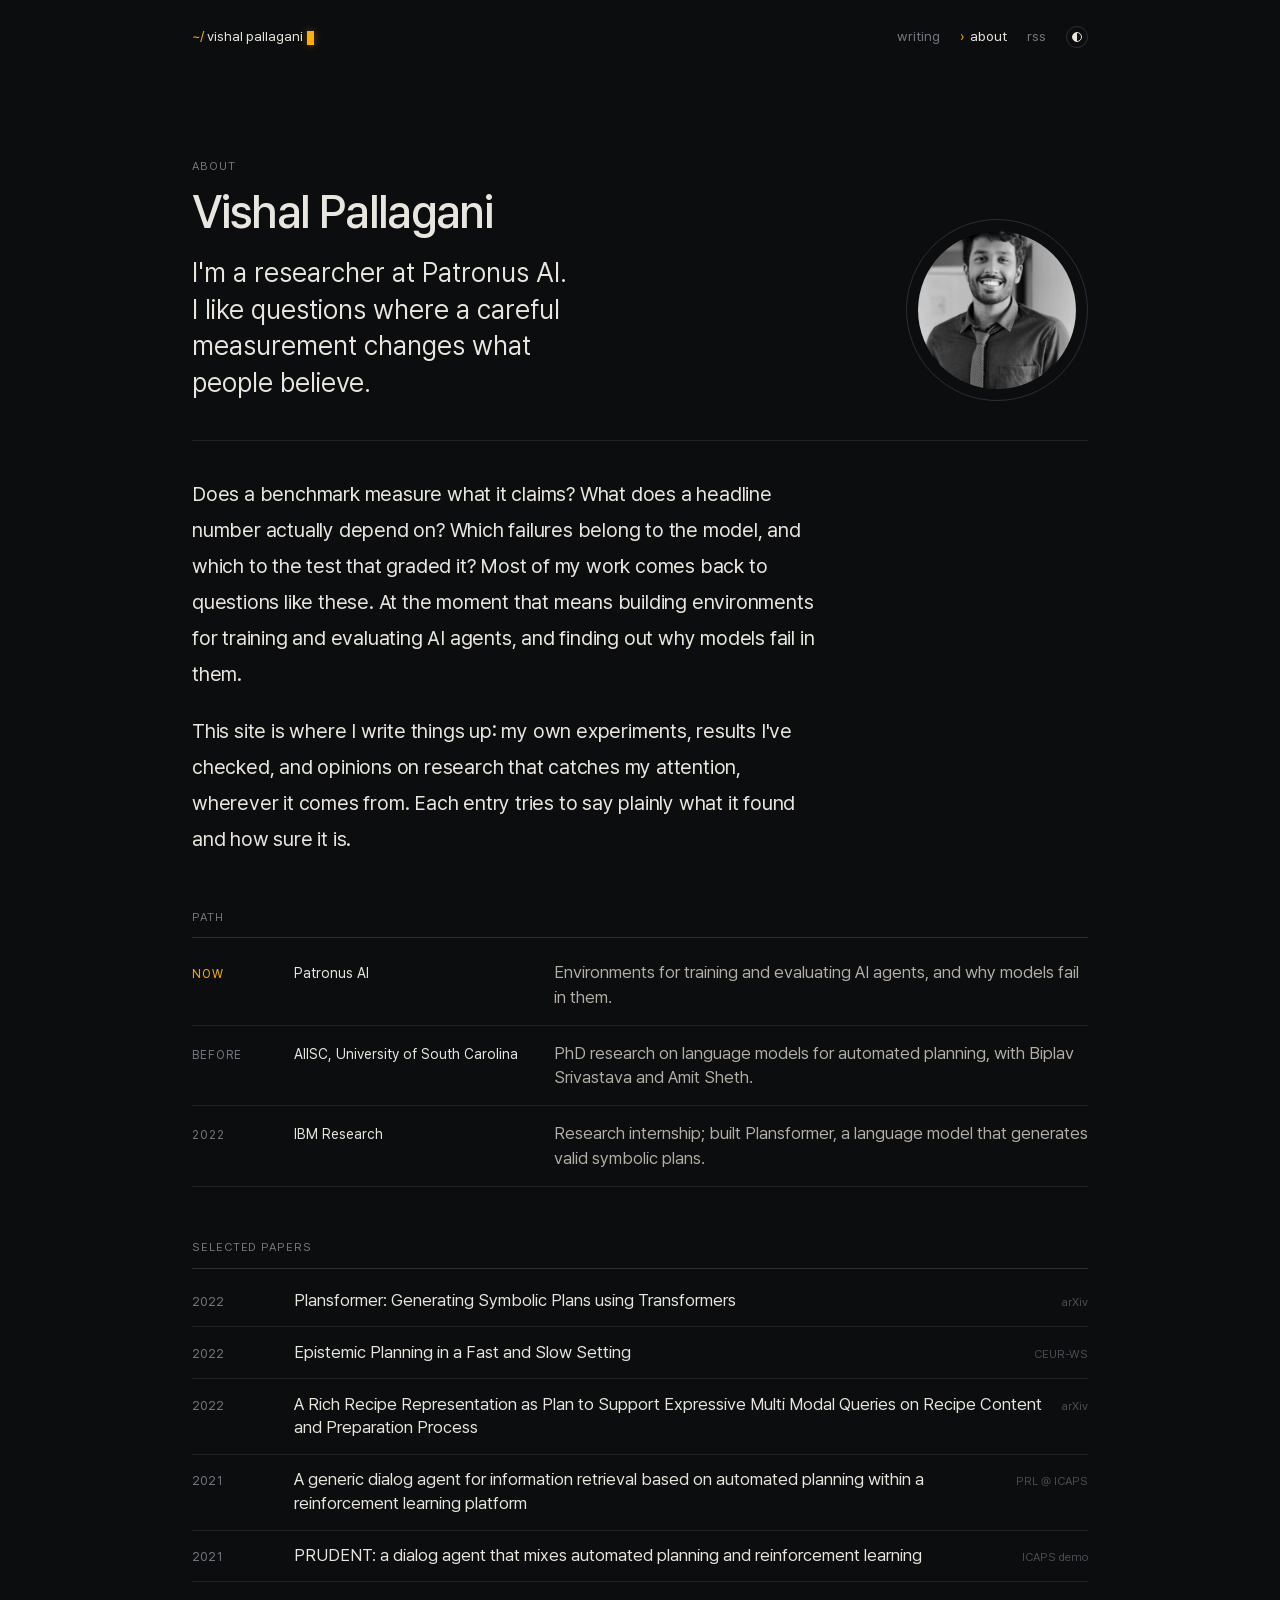
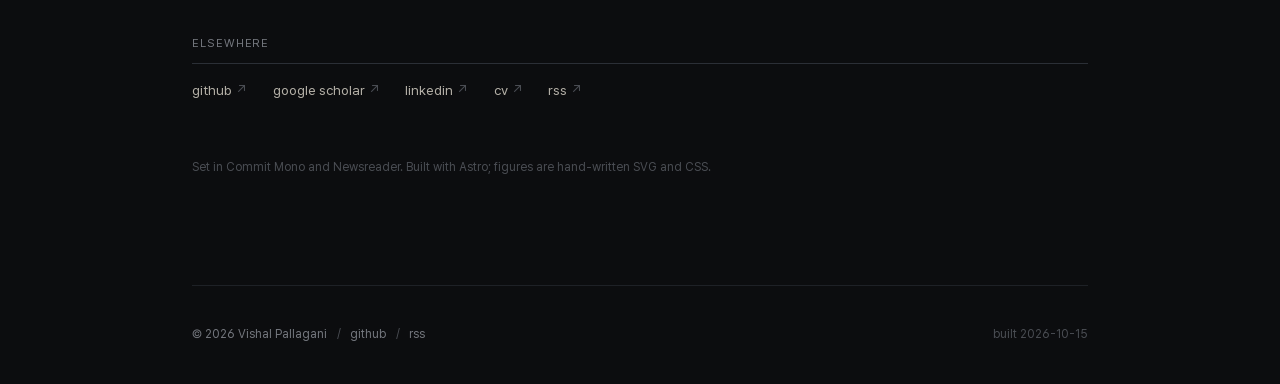
==== commit df7b0357: "Deploy blog 2026-10-15" ====
--- a/about/index.html
+++ b/about/index.html
@@ -1,52 +1,16 @@
-<!DOCTYPE html><html lang="en" data-astro-cid-hkbrpulz><head><meta charset="utf-8"><meta name="viewport" content="width=device-width, initial-scale=1, viewport-fit=cover"><title>about — Vishal Pallagani</title><meta name="description" content="Vishal Pallagani: researcher at Patronus AI."><link rel="canonical" href="https://vishalpallagani.github.io/about/"><link rel="icon" href="/favicon.svg" type="image/svg+xml"><link rel="alternate" type="application/rss+xml" title="Vishal Pallagani" href="/rss.xml"><meta name="theme-color" content="#f4f1ea"><meta property="og:type" content="website"><meta property="og:title" content="about"><meta property="og:description" content="Vishal Pallagani: researcher at Patronus AI."><meta property="og:url" content="https://vishalpallagani.github.io/about/"><meta property="og:image" content="https://vishalpallagani.github.io/og/default.png"><meta property="og:image:width" content="1200"><meta property="og:image:height" content="630"><meta name="twitter:card" content="summary_large_image"><meta name="twitter:image" content="https://vishalpallagani.github.io/og/default.png"><meta name="author" content="Vishal Pallagani"><script>
-      // Theme before first paint: the reader's stored choice, else the system preference. Light by default.
+<!DOCTYPE html><html lang="en" data-astro-cid-hkbrpulz><head><meta charset="utf-8"><meta name="viewport" content="width=device-width, initial-scale=1"><title>about — vishal pallagani</title><meta name="description" content="Vishal Pallagani: researcher at Patronus AI."><link rel="canonical" href="https://vishalpallagani.github.io/about/"><link rel="icon" href="/favicon.svg" type="image/svg+xml"><link rel="alternate" type="application/rss+xml" title="vishal pallagani" href="/rss.xml"><meta name="theme-color" content="#0c0d0f" media="(prefers-color-scheme: dark)"><meta name="theme-color" content="#f4f1ea" media="(prefers-color-scheme: light)"><meta property="og:type" content="website"><meta property="og:title" content="about"><meta property="og:description" content="Vishal Pallagani: researcher at Patronus AI."><meta property="og:url" content="https://vishalpallagani.github.io/about/"><meta property="og:image" content="https://vishalpallagani.github.io/og/default.png"><meta property="og:image:width" content="1200"><meta property="og:image:height" content="630"><meta name="twitter:card" content="summary_large_image"><meta name="twitter:image" content="https://vishalpallagani.github.io/og/default.png"><meta name="author" content="Vishal Pallagani"><script>
+      // Apply the stored theme before first paint. Dark unless the reader chose light.
       (function () {
-        var root = document.documentElement;
-        function apply() {
-          var t = null;
-          try { t = localStorage.getItem("theme"); } catch (e) {}
-          if (!t && window.matchMedia && matchMedia("(prefers-color-scheme: dark)").matches) t = "dark";
-          root.dataset.theme = t === "dark" ? "dark" : "light";
-          root.classList.add("js");
-        }
-        apply();
-        document.addEventListener("astro:after-swap", apply);
+        document.documentElement.classList.add("js");
+        let t = null;
+        try { t = localStorage.getItem("theme"); } catch (e) {}
+        if (t === "light" || t === "dark") document.documentElement.dataset.theme = t;
+        document.addEventListener("astro:after-swap", function () {
+          let s = null;
+          try { s = localStorage.getItem("theme"); } catch (e) {}
+          if (s) document.documentElement.dataset.theme = s;
+          document.documentElement.classList.add("js");
+        });
       })();
-    </script><meta name="astro-view-transitions-enabled" content="true"><meta name="astro-view-transitions-fallback" content="animate"><script type="module" src="/_astro/ClientRouter.astro_astro_type_script_index_0_lang.DZigdzQl.js"></script><link rel="stylesheet" href="/_astro/Base.DfAKNgTJ.css"><style>.about[data-astro-cid-ta2fbyqs]{max-width:calc(var(--wide) + 2 * var(--gutter));padding-top:clamp(3rem,9vw,6.5rem)}.head[data-astro-cid-ta2fbyqs]{grid-template-columns:1fr auto;align-items:end;gap:3rem;padding-bottom:3rem;display:grid}h1[data-astro-cid-ta2fbyqs]{letter-spacing:-.045em;margin:1rem 0 1.4rem;font-size:clamp(34px,1rem + 3.4vw,56px);font-weight:700;line-height:1.05}.lead[data-astro-cid-ta2fbyqs]{letter-spacing:-.02em;color:var(--ink-2);text-wrap:pretty;max-width:24em;margin:0;font-size:clamp(19px,1rem + .8vw,24px);font-weight:400;line-height:1.6}.portrait[data-astro-cid-ta2fbyqs]{justify-self:start;width:fit-content;margin:0;line-height:0;position:relative}.portrait[data-astro-cid-ta2fbyqs]:after{content:"";background:var(--accent);width:14px;height:14px;box-shadow:0 0 0 4px var(--bg);border-radius:50%;position:absolute;bottom:6%;right:6%}.portrait[data-astro-cid-ta2fbyqs] img[data-astro-cid-ta2fbyqs]{aspect-ratio:1;clip-path:circle(47%);object-fit:cover;filter:grayscale()contrast(1.04);width:clamp(120px,17vw,184px);height:auto;transition:filter var(--t-med) var(--ease);border-radius:50%}.portrait[data-astro-cid-ta2fbyqs]:hover img[data-astro-cid-ta2fbyqs]{filter:none}.body[data-astro-cid-ta2fbyqs]{border-top:1px solid var(--ink);padding-top:2.6rem}.block[data-astro-cid-ta2fbyqs]{max-width:var(--wide);margin-top:4.2rem}.block[data-astro-cid-ta2fbyqs] h2[data-astro-cid-ta2fbyqs]{border-bottom:1px solid var(--line);margin:0;padding-bottom:1rem}.timeline[data-astro-cid-ta2fbyqs]{margin:0;padding:0;list-style:none}.timeline[data-astro-cid-ta2fbyqs] li[data-astro-cid-ta2fbyqs]{border-bottom:1px solid var(--line);grid-template-columns:5.5rem 16rem 1fr;align-items:baseline;gap:.3rem 1.4rem;padding:1.2rem 0;display:grid}.when[data-astro-cid-ta2fbyqs]{color:var(--muted);text-transform:uppercase;letter-spacing:.12em;font-size:12px;font-weight:600}.timeline[data-astro-cid-ta2fbyqs] li[data-astro-cid-ta2fbyqs]:first-child .when[data-astro-cid-ta2fbyqs]{color:var(--accent)}.where[data-astro-cid-ta2fbyqs]{color:var(--ink);letter-spacing:-.015em;font-size:15px;font-weight:600}.what[data-astro-cid-ta2fbyqs]{color:var(--ink-2);font-size:15px;line-height:1.75}.papers[data-astro-cid-ta2fbyqs]{margin:0;padding:0;list-style:none}.papers[data-astro-cid-ta2fbyqs] li[data-astro-cid-ta2fbyqs]{border-bottom:1px solid var(--line);grid-template-columns:5.5rem 1fr auto;align-items:baseline;gap:.3rem 1.4rem;padding:1.1rem 0;display:grid}.year[data-astro-cid-ta2fbyqs]{color:var(--muted);font-variant-numeric:tabular-nums;font-size:13px}.papers[data-astro-cid-ta2fbyqs] a[data-astro-cid-ta2fbyqs]{letter-spacing:-.015em;color:var(--ink);font-size:15.5px;font-weight:500;line-height:1.6}.papers[data-astro-cid-ta2fbyqs] a[data-astro-cid-ta2fbyqs]:hover{color:var(--accent-ink)}.venue[data-astro-cid-ta2fbyqs]{color:var(--muted);text-align:right;white-space:nowrap;font-size:12px}.links[data-astro-cid-ta2fbyqs]{flex-wrap:wrap;gap:.6rem 2rem;margin:1.3rem 0 0;font-size:15px;display:flex}.links[data-astro-cid-ta2fbyqs] a[data-astro-cid-ta2fbyqs]{color:var(--ink);font-weight:500}.links[data-astro-cid-ta2fbyqs] a[data-astro-cid-ta2fbyqs] span[data-astro-cid-ta2fbyqs]{color:var(--accent)}.colophon[data-astro-cid-ta2fbyqs]{color:var(--faint);margin-top:4rem;font-size:12px}@media (width<=720px){.head[data-astro-cid-ta2fbyqs]{grid-template-columns:1fr;gap:1.8rem}.portrait[data-astro-cid-ta2fbyqs]{order:-1}.timeline[data-astro-cid-ta2fbyqs] li[data-astro-cid-ta2fbyqs]{grid-template-columns:4.6rem 1fr}.what[data-astro-cid-ta2fbyqs]{grid-column:2}.papers[data-astro-cid-ta2fbyqs] li[data-astro-cid-ta2fbyqs]{grid-template-columns:3.4rem 1fr}.venue[data-astro-cid-ta2fbyqs]{text-align:left;grid-column:2}}
-</style><script type="module" src="/_astro/page.D-hZag5v.js"></script><style>[data-astro-transition-scope="astro-gyrtbwwo-1"] { view-transition-name: astro-gyrtbwwo-1; }@layer astro { ::view-transition-old(astro-gyrtbwwo-1) { 
-	animation-duration: 180ms;
-	animation-timing-function: cubic-bezier(0.76, 0, 0.24, 1);
-	animation-fill-mode: both;
-	animation-name: astroFadeOut; }::view-transition-new(astro-gyrtbwwo-1) { 
-	animation-duration: 180ms;
-	animation-timing-function: cubic-bezier(0.76, 0, 0.24, 1);
-	animation-fill-mode: both;
-	animation-name: astroFadeIn; }[data-astro-transition=back]::view-transition-old(astro-gyrtbwwo-1) { 
-	animation-duration: 180ms;
-	animation-timing-function: cubic-bezier(0.76, 0, 0.24, 1);
-	animation-fill-mode: both;
-	animation-name: astroFadeOut; }[data-astro-transition=back]::view-transition-new(astro-gyrtbwwo-1) { 
-	animation-duration: 180ms;
-	animation-timing-function: cubic-bezier(0.76, 0, 0.24, 1);
-	animation-fill-mode: both;
-	animation-name: astroFadeIn; } }[data-astro-transition-fallback="old"] [data-astro-transition-scope="astro-gyrtbwwo-1"],
-			[data-astro-transition-fallback="old"][data-astro-transition-scope="astro-gyrtbwwo-1"] { 
-	animation-duration: 180ms;
-	animation-timing-function: cubic-bezier(0.76, 0, 0.24, 1);
-	animation-fill-mode: both;
-	animation-name: astroFadeOut; }[data-astro-transition-fallback="new"] [data-astro-transition-scope="astro-gyrtbwwo-1"],
-			[data-astro-transition-fallback="new"][data-astro-transition-scope="astro-gyrtbwwo-1"] { 
-	animation-duration: 180ms;
-	animation-timing-function: cubic-bezier(0.76, 0, 0.24, 1);
-	animation-fill-mode: both;
-	animation-name: astroFadeIn; }[data-astro-transition=back][data-astro-transition-fallback="old"] [data-astro-transition-scope="astro-gyrtbwwo-1"],
-			[data-astro-transition=back][data-astro-transition-fallback="old"][data-astro-transition-scope="astro-gyrtbwwo-1"] { 
-	animation-duration: 180ms;
-	animation-timing-function: cubic-bezier(0.76, 0, 0.24, 1);
-	animation-fill-mode: both;
-	animation-name: astroFadeOut; }[data-astro-transition=back][data-astro-transition-fallback="new"] [data-astro-transition-scope="astro-gyrtbwwo-1"],
-			[data-astro-transition=back][data-astro-transition-fallback="new"][data-astro-transition-scope="astro-gyrtbwwo-1"] { 
-	animation-duration: 180ms;
-	animation-timing-function: cubic-bezier(0.76, 0, 0.24, 1);
-	animation-fill-mode: both;
-	animation-name: astroFadeIn; }</style></head><body data-astro-cid-hkbrpulz><header class="site-head wrap" data-astro-cid-hkbrpulz><a class="brand" href="/" aria-label="Vishal Pallagani, home" data-astro-cid-hkbrpulz><span class="seal" aria-hidden="true" data-astro-cid-hkbrpulz><span data-astro-cid-hkbrpulz>V</span><span data-astro-cid-hkbrpulz>P</span></span><span class="name" data-astro-cid-hkbrpulz>Vishal Pallagani</span></a><nav aria-label="Primary" data-astro-cid-hkbrpulz><a href="/" data-astro-cid-hkbrpulz>Writing</a><a href="/about" aria-current="page" data-astro-cid-hkbrpulz>About</a><button class="theme" type="button" aria-label="Toggle light and dark" title="Light / dark" data-astro-cid-hkbrpulz><span class="sun" data-astro-cid-hkbrpulz></span></button></nav></header><main data-astro-transition-scope="astro-gyrtbwwo-1" data-astro-cid-hkbrpulz><article class="wrap about" data-astro-cid-ta2fbyqs><header class="head" data-astro-cid-ta2fbyqs><div data-astro-cid-ta2fbyqs><p class="kicker" data-astro-cid-ta2fbyqs>About</p><h1 data-astro-cid-ta2fbyqs>Vishal Pallagani</h1><p class="lead" data-astro-cid-ta2fbyqs>I'm a researcher at Patronus AI. I like questions where a careful measurement changes what people believe.</p></div><figure class="portrait" data-astro-cid-ta2fbyqs><img src="/portrait.webp" alt="Portrait of Vishal Pallagani" width="200" height="200" loading="eager" data-astro-cid-ta2fbyqs></figure></header><div class="prose body" data-astro-cid-ta2fbyqs><p data-astro-cid-ta2fbyqs>Does a benchmark measure what it claims? What does a headline number actually depend on? Which failures belong to the model, and which to the test that graded it? Most of my work comes back to questions like these. At the moment that means building environments for training and evaluating AI agents, and finding out why models fail in them.</p><p data-astro-cid-ta2fbyqs>This site is where I write things up: my own experiments, results I've checked, and opinions on research that catches my attention, wherever it comes from. Each entry tries to say plainly what it found and how sure it is.</p></div><section class="block" aria-labelledby="path-h" data-astro-cid-ta2fbyqs><h2 id="path-h" class="kicker" data-astro-cid-ta2fbyqs>Path</h2><ol class="timeline" data-astro-cid-ta2fbyqs><li data-astro-cid-ta2fbyqs><span class="when" data-astro-cid-ta2fbyqs>now</span><span class="where" data-astro-cid-ta2fbyqs>Patronus AI</span><span class="what" data-astro-cid-ta2fbyqs>Environments for training and evaluating AI agents, and why models fail in them.</span></li><li data-astro-cid-ta2fbyqs><span class="when" data-astro-cid-ta2fbyqs>before</span><span class="where" data-astro-cid-ta2fbyqs>AIISC, University of South Carolina</span><span class="what" data-astro-cid-ta2fbyqs>PhD research on language models for automated planning, with Biplav Srivastava and Amit Sheth.</span></li><li data-astro-cid-ta2fbyqs><span class="when" data-astro-cid-ta2fbyqs>2022</span><span class="where" data-astro-cid-ta2fbyqs>IBM Research</span><span class="what" data-astro-cid-ta2fbyqs>Research internship; built Plansformer, a language model that generates valid symbolic plans.</span></li></ol></section><section class="block" aria-labelledby="papers-h" data-astro-cid-ta2fbyqs><h2 id="papers-h" class="kicker" data-astro-cid-ta2fbyqs>Selected papers</h2><ol class="papers" data-astro-cid-ta2fbyqs><li data-astro-cid-ta2fbyqs><span class="year" data-astro-cid-ta2fbyqs>2022</span><a href="https://arxiv.org/abs/2212.08681" data-astro-cid-ta2fbyqs>Plansformer: Generating Symbolic Plans using Transformers</a><span class="venue" data-astro-cid-ta2fbyqs>arXiv</span></li><li data-astro-cid-ta2fbyqs><span class="year" data-astro-cid-ta2fbyqs>2022</span><a href="https://ceur-ws.org/Vol-3332/paper7.pdf" data-astro-cid-ta2fbyqs>Epistemic Planning in a Fast and Slow Setting</a><span class="venue" data-astro-cid-ta2fbyqs>CEUR-WS</span></li><li data-astro-cid-ta2fbyqs><span class="year" data-astro-cid-ta2fbyqs>2022</span><a href="https://arxiv.org/abs/2203.17109" data-astro-cid-ta2fbyqs>A Rich Recipe Representation as Plan to Support Expressive Multi Modal Queries on Recipe Content and Preparation Process</a><span class="venue" data-astro-cid-ta2fbyqs>arXiv</span></li><li data-astro-cid-ta2fbyqs><span class="year" data-astro-cid-ta2fbyqs>2021</span><a href="https://prl-theworkshop.github.io/prl2021/papers/PRL2021_paper_28.pdf" data-astro-cid-ta2fbyqs>A generic dialog agent for information retrieval based on automated planning within a reinforcement learning platform</a><span class="venue" data-astro-cid-ta2fbyqs>PRL @ ICAPS</span></li><li data-astro-cid-ta2fbyqs><span class="year" data-astro-cid-ta2fbyqs>2021</span><a href="https://icaps21.icaps-conference.org/demos/demos/381.pdf" data-astro-cid-ta2fbyqs>PRUDENT: a dialog agent that mixes automated planning and reinforcement learning</a><span class="venue" data-astro-cid-ta2fbyqs>ICAPS demo</span></li></ol></section><section class="block" aria-labelledby="links-h" data-astro-cid-ta2fbyqs><h2 id="links-h" class="kicker" data-astro-cid-ta2fbyqs>Elsewhere</h2><p class="links" data-astro-cid-ta2fbyqs><a href="https://github.com/VishalPallagani" data-astro-cid-ta2fbyqs>GitHub <span aria-hidden="true" data-astro-cid-ta2fbyqs>↗</span></a><a href="https://scholar.google.com/citations?user=uUkfixUAAAAJ&amp;hl=en" data-astro-cid-ta2fbyqs>Google Scholar <span aria-hidden="true" data-astro-cid-ta2fbyqs>↗</span></a><a href="https://www.linkedin.com/in/vishalpallagani/" data-astro-cid-ta2fbyqs>LinkedIn <span aria-hidden="true" data-astro-cid-ta2fbyqs>↗</span></a><a href="/cv/CV.pdf" data-astro-cid-ta2fbyqs>CV <span aria-hidden="true" data-astro-cid-ta2fbyqs>↗</span></a><a href="/rss.xml" data-astro-cid-ta2fbyqs>RSS <span aria-hidden="true" data-astro-cid-ta2fbyqs>↗</span></a></p></section><p class="colophon" data-astro-cid-ta2fbyqs>Set in Pretendard. Built with Astro; figures are hand-written SVG and CSS.</p></article></main><footer class="site-foot wrap" data-astro-cid-hkbrpulz><span class="seal small" aria-hidden="true" data-astro-cid-hkbrpulz><span data-astro-cid-hkbrpulz>V</span><span data-astro-cid-hkbrpulz>P</span></span><span data-astro-cid-hkbrpulz>© 2026 Vishal Pallagani</span><span class="push" data-astro-cid-hkbrpulz></span><a href="https://github.com/VishalPallagani" data-astro-cid-hkbrpulz>GitHub</a><a href="/rss.xml" data-astro-cid-hkbrpulz>RSS</a></footer><script type="module">function e(){let e=document.querySelector(`.theme`);e&&!e.dataset.bound&&(e.dataset.bound=`1`,e.addEventListener(`click`,()=>{let e=document.documentElement,t=e.dataset.theme===`dark`?`light`:`dark`;e.dataset.theme=t;try{localStorage.setItem(`theme`,t)}catch{}}))}function t(){let e=document.querySelector(`.progress span`);if(!e)return;let t=document.querySelector(`article`),n=()=>{let n=t??document.body,r=n.offsetTop,i=r+n.offsetHeight-innerHeight;e.style.transform=`scaleX(${Math.min(1,Math.max(0,(scrollY-r)/Math.max(1,i-r)))})`};n(),addEventListener(`scroll`,n,{passive:!0}),addEventListener(`resize`,n),document.addEventListener(`astro:before-swap`,()=>removeEventListener(`scroll`,n),{once:!0})}function n(){let e=document.querySelectorAll(`.prose > figure, .prose > .wide, .prose > aside, .reveal`),t=new IntersectionObserver(e=>e.forEach(e=>{e.isIntersecting&&(e.target.classList.add(`in`),t.unobserve(e.target))}),{rootMargin:`0px 0px -8% 0px`});e.forEach(e=>{e.classList.contains(`scrolly`)||e.classList.contains(`drive-track`)||(e.classList.add(`reveal`),t.observe(e))})}document.addEventListener(`astro:page-load`,()=>{e(),t(),n()});</script></body></html>+    </script><link rel="stylesheet" href="/_astro/Base.DhGxwlzN.css"><style>.about[data-astro-cid-ta2fbyqs]{max-width:calc(var(--wide) + 2 * var(--gutter));padding-top:clamp(2rem,6vw,4.5rem)}.head[data-astro-cid-ta2fbyqs]{border-bottom:1px solid var(--line);grid-template-columns:1fr auto;align-items:end;gap:2.5rem;padding-bottom:2.4rem;display:grid}h1[data-astro-cid-ta2fbyqs]{letter-spacing:-.035em;margin:.8rem 0 1.2rem;font-size:clamp(30px,1rem + 2.6vw,46px);font-weight:500;line-height:1.05}.lead[data-astro-cid-ta2fbyqs]{font-family:var(--serif);font-variation-settings:"wght" 360;color:var(--ink);text-wrap:pretty;max-width:30ch;margin:0;font-size:clamp(21px,1rem + .9vw,27px);line-height:1.35}.portrait[data-astro-cid-ta2fbyqs]{border:1px solid var(--line-strong);border-radius:50%;justify-self:start;width:fit-content;margin:0;padding:6px;line-height:0;position:relative}.portrait[data-astro-cid-ta2fbyqs] img[data-astro-cid-ta2fbyqs]{aspect-ratio:1;clip-path:circle(47%);filter:grayscale()contrast(1.06)brightness(.92);width:clamp(112px,16vw,168px);height:auto;transition:filter var(--t-med) var(--ease);border-radius:50%}.portrait[data-astro-cid-ta2fbyqs]:hover img[data-astro-cid-ta2fbyqs]{filter:none}.body[data-astro-cid-ta2fbyqs]{padding-top:2.2rem}.block[data-astro-cid-ta2fbyqs]{max-width:var(--wide);margin-top:3.2rem}.block[data-astro-cid-ta2fbyqs] h2[data-astro-cid-ta2fbyqs]{border-bottom:1px solid var(--line-strong);margin:0 0 .4rem;padding-bottom:.7rem;font-weight:400}.timeline[data-astro-cid-ta2fbyqs]{margin:0;padding:0;list-style:none}.timeline[data-astro-cid-ta2fbyqs] li[data-astro-cid-ta2fbyqs]{border-bottom:1px solid var(--line);grid-template-columns:5.2rem 15rem 1fr;align-items:baseline;gap:.3rem 1.2rem;padding:.95rem 0;display:grid}.when[data-astro-cid-ta2fbyqs]{color:var(--muted);text-transform:uppercase;letter-spacing:.08em;font-size:12px}.timeline[data-astro-cid-ta2fbyqs] li[data-astro-cid-ta2fbyqs]:first-child .when[data-astro-cid-ta2fbyqs]{color:var(--accent)}.where[data-astro-cid-ta2fbyqs]{color:var(--ink);font-size:14px}.what[data-astro-cid-ta2fbyqs]{font-family:var(--serif);color:var(--ink-2);font-variation-settings:"wght" 370;font-size:17px;line-height:1.45}.papers[data-astro-cid-ta2fbyqs]{margin:0;padding:0;list-style:none}.papers[data-astro-cid-ta2fbyqs] li[data-astro-cid-ta2fbyqs]{border-bottom:1px solid var(--line);grid-template-columns:5.2rem 1fr auto;align-items:baseline;gap:.2rem 1.2rem;padding:.85rem 0;display:grid}.year[data-astro-cid-ta2fbyqs]{color:var(--muted);font-variant-numeric:tabular-nums;font-size:12.5px}.papers[data-astro-cid-ta2fbyqs] a[data-astro-cid-ta2fbyqs]{font-family:var(--serif);color:var(--ink);font-variation-settings:"wght" 380;font-size:17px;line-height:1.4;text-decoration:none}.papers[data-astro-cid-ta2fbyqs] a[data-astro-cid-ta2fbyqs]:hover{color:var(--accent-ink)}.venue[data-astro-cid-ta2fbyqs]{color:var(--faint);text-align:right;white-space:nowrap;font-size:11.5px}.links[data-astro-cid-ta2fbyqs]{flex-wrap:wrap;gap:.5rem 1.6rem;margin:1rem 0 0;font-size:13.5px;display:flex}.links[data-astro-cid-ta2fbyqs] a[data-astro-cid-ta2fbyqs]{color:var(--ink-2);text-decoration:none}.links[data-astro-cid-ta2fbyqs] a[data-astro-cid-ta2fbyqs] span[data-astro-cid-ta2fbyqs]{color:var(--faint);transition:color var(--t-fast) var(--ease)}.links[data-astro-cid-ta2fbyqs] a[data-astro-cid-ta2fbyqs]:hover,.links[data-astro-cid-ta2fbyqs] a[data-astro-cid-ta2fbyqs]:hover span[data-astro-cid-ta2fbyqs]{color:var(--accent-ink)}.colophon[data-astro-cid-ta2fbyqs]{color:var(--faint);margin-top:3.5rem;font-size:12px}@media (width<=720px){.head[data-astro-cid-ta2fbyqs]{grid-template-columns:1fr;gap:1.6rem}.portrait[data-astro-cid-ta2fbyqs]{order:-1}.timeline[data-astro-cid-ta2fbyqs] li[data-astro-cid-ta2fbyqs]{grid-template-columns:4.6rem 1fr}.what[data-astro-cid-ta2fbyqs]{grid-column:2}.papers[data-astro-cid-ta2fbyqs] li[data-astro-cid-ta2fbyqs]{grid-template-columns:3.2rem 1fr}.venue[data-astro-cid-ta2fbyqs]{text-align:left;grid-column:2}}
+</style><script type="module" src="/_astro/page.B9z3XYQ5.js"></script></head><body data-astro-cid-hkbrpulz><header class="site-head wrap" data-astro-cid-hkbrpulz><a class="brand" href="/" aria-label="vishal pallagani, home" data-astro-cid-hkbrpulz><span class="prompt" data-astro-cid-hkbrpulz>~/</span>vishal pallagani<span class="cursor" aria-hidden="true" data-astro-cid-hkbrpulz></span></a><nav aria-label="Primary" data-astro-cid-hkbrpulz><a href="/" data-astro-cid-hkbrpulz>writing</a><a href="/about" aria-current="page" data-astro-cid-hkbrpulz>about</a><a class="rss" href="/rss.xml" data-astro-cid-hkbrpulz>rss</a><button class="theme" type="button" aria-label="Toggle colour theme" title="Toggle theme" data-astro-cid-hkbrpulz><span class="theme-dot" data-astro-cid-hkbrpulz></span></button></nav></header><main data-astro-cid-hkbrpulz><article class="wrap about" data-astro-cid-ta2fbyqs><header class="head" data-astro-cid-ta2fbyqs><div data-astro-cid-ta2fbyqs><p class="kicker" data-astro-cid-ta2fbyqs>about</p><h1 data-astro-cid-ta2fbyqs>Vishal Pallagani</h1><p class="lead" data-astro-cid-ta2fbyqs>I'm a researcher at Patronus AI. I like questions where a careful measurement changes what people believe.</p></div><figure class="portrait" data-astro-cid-ta2fbyqs><img src="/portrait.webp" alt="Portrait of Vishal Pallagani" width="200" height="200" loading="eager" data-astro-cid-ta2fbyqs></figure></header><div class="prose body" data-astro-cid-ta2fbyqs><p data-astro-cid-ta2fbyqs>Does a benchmark measure what it claims? What does a headline number actually depend on? Which failures belong to the model, and which to the test that graded it? Most of my work comes back to questions like these. At the moment that means building environments for training and evaluating AI agents, and finding out why models fail in them.</p><p data-astro-cid-ta2fbyqs>This site is where I write things up: my own experiments, results I've checked, and opinions on research that catches my attention, wherever it comes from. Each entry tries to say plainly what it found and how sure it is.</p></div><section class="block" aria-labelledby="path-h" data-astro-cid-ta2fbyqs><h2 id="path-h" class="kicker" data-astro-cid-ta2fbyqs>path</h2><ol class="timeline" data-astro-cid-ta2fbyqs><li data-astro-cid-ta2fbyqs><span class="when" data-astro-cid-ta2fbyqs>now</span><span class="where" data-astro-cid-ta2fbyqs>Patronus AI</span><span class="what" data-astro-cid-ta2fbyqs>Environments for training and evaluating AI agents, and why models fail in them.</span></li><li data-astro-cid-ta2fbyqs><span class="when" data-astro-cid-ta2fbyqs>before</span><span class="where" data-astro-cid-ta2fbyqs>AIISC, University of South Carolina</span><span class="what" data-astro-cid-ta2fbyqs>PhD research on language models for automated planning, with Biplav Srivastava and Amit Sheth.</span></li><li data-astro-cid-ta2fbyqs><span class="when" data-astro-cid-ta2fbyqs>2022</span><span class="where" data-astro-cid-ta2fbyqs>IBM Research</span><span class="what" data-astro-cid-ta2fbyqs>Research internship; built Plansformer, a language model that generates valid symbolic plans.</span></li></ol></section><section class="block" aria-labelledby="papers-h" data-astro-cid-ta2fbyqs><h2 id="papers-h" class="kicker" data-astro-cid-ta2fbyqs>selected papers</h2><ol class="papers" data-astro-cid-ta2fbyqs><li data-astro-cid-ta2fbyqs><span class="year" data-astro-cid-ta2fbyqs>2022</span><a href="https://arxiv.org/abs/2212.08681" data-astro-cid-ta2fbyqs>Plansformer: Generating Symbolic Plans using Transformers</a><span class="venue" data-astro-cid-ta2fbyqs>arXiv</span></li><li data-astro-cid-ta2fbyqs><span class="year" data-astro-cid-ta2fbyqs>2022</span><a href="https://ceur-ws.org/Vol-3332/paper7.pdf" data-astro-cid-ta2fbyqs>Epistemic Planning in a Fast and Slow Setting</a><span class="venue" data-astro-cid-ta2fbyqs>CEUR-WS</span></li><li data-astro-cid-ta2fbyqs><span class="year" data-astro-cid-ta2fbyqs>2022</span><a href="https://arxiv.org/abs/2203.17109" data-astro-cid-ta2fbyqs>A Rich Recipe Representation as Plan to Support Expressive Multi Modal Queries on Recipe Content and Preparation Process</a><span class="venue" data-astro-cid-ta2fbyqs>arXiv</span></li><li data-astro-cid-ta2fbyqs><span class="year" data-astro-cid-ta2fbyqs>2021</span><a href="https://prl-theworkshop.github.io/prl2021/papers/PRL2021_paper_28.pdf" data-astro-cid-ta2fbyqs>A generic dialog agent for information retrieval based on automated planning within a reinforcement learning platform</a><span class="venue" data-astro-cid-ta2fbyqs>PRL @ ICAPS</span></li><li data-astro-cid-ta2fbyqs><span class="year" data-astro-cid-ta2fbyqs>2021</span><a href="https://icaps21.icaps-conference.org/demos/demos/381.pdf" data-astro-cid-ta2fbyqs>PRUDENT: a dialog agent that mixes automated planning and reinforcement learning</a><span class="venue" data-astro-cid-ta2fbyqs>ICAPS demo</span></li></ol></section><section class="block" aria-labelledby="links-h" data-astro-cid-ta2fbyqs><h2 id="links-h" class="kicker" data-astro-cid-ta2fbyqs>elsewhere</h2><p class="links" data-astro-cid-ta2fbyqs><a href="https://github.com/VishalPallagani" data-astro-cid-ta2fbyqs>github <span aria-hidden="true" data-astro-cid-ta2fbyqs>↗</span></a><a href="https://scholar.google.com/citations?user=uUkfixUAAAAJ&amp;hl=en" data-astro-cid-ta2fbyqs>google scholar <span aria-hidden="true" data-astro-cid-ta2fbyqs>↗</span></a><a href="https://www.linkedin.com/in/vishalpallagani/" data-astro-cid-ta2fbyqs>linkedin <span aria-hidden="true" data-astro-cid-ta2fbyqs>↗</span></a><a href="/cv/CV.pdf" data-astro-cid-ta2fbyqs>cv <span aria-hidden="true" data-astro-cid-ta2fbyqs>↗</span></a><a href="/rss.xml" data-astro-cid-ta2fbyqs>rss <span aria-hidden="true" data-astro-cid-ta2fbyqs>↗</span></a></p></section><p class="colophon" data-astro-cid-ta2fbyqs>Set in Commit Mono and Newsreader. Built with Astro; figures are hand-written SVG and CSS.</p></article></main><footer class="site-foot wrap" data-astro-cid-hkbrpulz><span data-astro-cid-hkbrpulz>© 2026 Vishal Pallagani</span><span class="sep" data-astro-cid-hkbrpulz>/</span><a href="https://github.com/VishalPallagani" data-astro-cid-hkbrpulz>github</a><span class="sep" data-astro-cid-hkbrpulz>/</span><a href="/rss.xml" data-astro-cid-hkbrpulz>rss</a><span class="push" data-astro-cid-hkbrpulz></span><span class="built" data-astro-cid-hkbrpulz>built 2026-10-15</span></footer><script type="module">function e(){let e=document.querySelector(`.theme`);e&&!e.dataset.bound&&(e.dataset.bound=`1`,e.addEventListener(`click`,()=>{let e=document.documentElement,t=e.dataset.theme===`light`?`dark`:`light`;e.dataset.theme=t;try{localStorage.setItem(`theme`,t)}catch{}}))}function t(){let e=document.querySelector(`.progress span`);if(!e)return;let t=document.querySelector(`article`),n=()=>{let n=t??document.body,r=n.offsetTop,i=r+n.offsetHeight-window.innerHeight,a=Math.min(1,Math.max(0,(window.scrollY-r)/Math.max(1,i-r)));e.style.transform=`scaleX(${a})`};n(),window.addEventListener(`scroll`,n,{passive:!0}),window.addEventListener(`resize`,n),document.addEventListener(`astro:before-swap`,()=>window.removeEventListener(`scroll`,n),{once:!0})}function n(){let e=document.querySelectorAll(`.prose > figure, .prose > .wide, .prose > aside, .reveal`),t=new IntersectionObserver(e=>e.forEach(e=>{e.isIntersecting&&(e.target.classList.add(`in`),t.unobserve(e.target))}),{rootMargin:`0px 0px -12% 0px`});e.forEach(e=>{e.classList.contains(`scrolly`)||e.classList.contains(`drive-track`)||(e.classList.add(`reveal`),t.observe(e))})}e(),t(),n();</script></body></html>
--- a/_astro/Base.DhGxwlzN.css
+++ b/_astro/Base.DhGxwlzN.css
@@ -0,0 +1 @@
+@font-face{font-family:Pretendard Variable;font-style:normal;font-display:swap;font-weight:45 920;src:url(/_astro/PretendardVariable.subset.0.BHUkWNFR.woff2)format("woff2-variations");unicode-range:U+F9CA-FA0B,U+FF03-FF05,U+FF07,U+FF0A-FF0B,U+FF0D-FF19,U+FF1B,U+FF1D,U+FF20-FF5B,U+FF5D,U+FFE0-FFE3,U+FFE5-FFE6}@font-face{font-family:Pretendard Variable;font-style:normal;font-display:swap;font-weight:45 920;src:url(/_astro/PretendardVariable.subset.1.C-__qv6_.woff2)format("woff2-variations");unicode-range:U+D723-D728,U+D72A-D733,U+D735-D748,U+D74A-D74F,U+D752-D753,U+D755-D757,U+D75A-D75F,U+D762-D764,U+D766-D768,U+D76A-D76B,U+D76D-D76F,U+D771-D787,U+D789-D78B,U+D78D-D78F,U+D791-D797,U+D79A,U+D79C,U+D79E-D7A3,U+F900-F909,U+F90B-F92E}@font-face{font-family:Pretendard Variable;font-style:normal;font-display:swap;font-weight:45 920;src:url(/_astro/PretendardVariable.subset.2.dCZkyKLw.woff2)format("woff2-variations");unicode-range:U+D679-D68B,U+D68E-D69E,U+D6A0,U+D6A2-D6A7,U+D6A9-D6C3,U+D6C6-D6C7,U+D6C9-D6CB,U+D6CD-D6D3,U+D6D5-D6D6,U+D6D8-D6E3,U+D6E5-D6E7,U+D6E9-D6FB,U+D6FD-D717,U+D719-D71F,U+D721-D722}@font-face{font-family:Pretendard Variable;font-style:normal;font-display:swap;font-weight:45 920;src:url(/_astro/PretendardVariable.subset.3.Dqw33sf4.woff2)format("woff2-variations");unicode-range:U+D5BC-D5C7,U+D5CA-D5CB,U+D5CD-D5CF,U+D5D1-D5D7,U+D5D9-D5DA,U+D5DC,U+D5DE-D5E3,U+D5E6-D5E7,U+D5E9-D5EB,U+D5ED-D5F6,U+D5F8,U+D5FA-D5FF,U+D602-D603,U+D605-D607,U+D609-D60F,U+D612-D613,U+D616-D61B,U+D61D-D637,U+D63A-D63B,U+D63D-D63F,U+D641-D647,U+D64A-D64C,U+D64E-D653,U+D656-D657,U+D659-D65B,U+D65D-D666,U+D668,U+D66A-D678}@font-face{font-family:Pretendard Variable;font-style:normal;font-display:swap;font-weight:45 920;src:url(/_astro/PretendardVariable.subset.4.Bvh2YGoc.woff2)format("woff2-variations");unicode-range:U+D507,U+D509-D50B,U+D50D-D513,U+D515-D53B,U+D53E-D53F,U+D541-D543,U+D545-D54C,U+D54E,U+D550,U+D552-D557,U+D55A-D55B,U+D55D-D55F,U+D561-D564,U+D566-D567,U+D56A,U+D56C,U+D56E-D573,U+D576-D577,U+D579-D583,U+D585-D586,U+D58A-D5A4,U+D5A6-D5BB}@font-face{font-family:Pretendard Variable;font-style:normal;font-display:swap;font-weight:45 920;src:url(/_astro/PretendardVariable.subset.5.K_MNGNCe.woff2)format("woff2-variations");unicode-range:U+D464-D477,U+D47A-D47B,U+D47D-D47F,U+D481-D487,U+D489-D48A,U+D48C,U+D48E-D4E7,U+D4E9-D503,U+D505-D506}@font-face{font-family:Pretendard Variable;font-style:normal;font-display:swap;font-weight:45 920;src:url(/_astro/PretendardVariable.subset.6.Bxhohlcm.woff2)format("woff2-variations");unicode-range:U+D3BF-D3C7,U+D3CA-D3CF,U+D3D1-D3EB,U+D3EE-D3EF,U+D3F1-D3F3,U+D3F5-D3FB,U+D3FD-D400,U+D402-D45B,U+D45D-D463}@font-face{font-family:Pretendard Variable;font-style:normal;font-display:swap;font-weight:45 920;src:url(/_astro/PretendardVariable.subset.7.E2HaA55t.woff2)format("woff2-variations");unicode-range:U+D2FF,U+D302-D304,U+D306-D30B,U+D30F,U+D311-D313,U+D315-D31B,U+D31E,U+D322-D324,U+D326-D327,U+D32A-D32B,U+D32D-D32F,U+D331-D337,U+D339-D33C,U+D33E-D37B,U+D37E-D37F,U+D381-D383,U+D385-D38B,U+D38E-D390,U+D392-D397,U+D39A-D39B,U+D39D-D39F,U+D3A1-D3A7,U+D3A9-D3AA,U+D3AC,U+D3AE-D3B3,U+D3B5-D3B7,U+D3B9-D3BB,U+D3BD-D3BE}@font-face{font-family:Pretendard Variable;font-style:normal;font-display:swap;font-weight:45 920;src:url(/_astro/PretendardVariable.subset.8.CRbJhhyA.woff2)format("woff2-variations");unicode-range:U+D257-D27F,U+D281-D29B,U+D29D-D29F,U+D2A1-D2AB,U+D2AD-D2B7,U+D2BA-D2BB,U+D2BD-D2BF,U+D2C1-D2C7,U+D2C9-D2EF,U+D2F2-D2F3,U+D2F5-D2F7,U+D2F9-D2FE}@font-face{font-family:Pretendard Variable;font-style:normal;font-display:swap;font-weight:45 920;src:url(/_astro/PretendardVariable.subset.9.Btb3bmS6.woff2)format("woff2-variations");unicode-range:U+D1B4,U+D1B6-D1F3,U+D1F5-D22B,U+D22E-D22F,U+D231-D233,U+D235-D23B,U+D23D-D240,U+D242-D256}@font-face{font-family:Pretendard Variable;font-style:normal;font-display:swap;font-weight:45 920;src:url(/_astro/PretendardVariable.subset.10.DzSWztS8.woff2)format("woff2-variations");unicode-range:U+D105-D12F,U+D132-D133,U+D135-D137,U+D139-D13F,U+D141-D142,U+D144,U+D146-D14B,U+D14E-D14F,U+D151-D153,U+D155-D15B,U+D15E-D187,U+D189-D19F,U+D1A2-D1A3,U+D1A5-D1A7,U+D1A9-D1AF,U+D1B2-D1B3}@font-face{font-family:Pretendard Variable;font-style:normal;font-display:swap;font-weight:45 920;src:url(/_astro/PretendardVariable.subset.11.CqVmlKJn.woff2)format("woff2-variations");unicode-range:U+D04B-D04F,U+D051-D057,U+D059-D06B,U+D06D-D06F,U+D071-D073,U+D075-D07B,U+D07E-D0A3,U+D0A6-D0A7,U+D0A9-D0AB,U+D0AD-D0B3,U+D0B6,U+D0B8,U+D0BA-D0BF,U+D0C2-D0C3,U+D0C5-D0C7,U+D0C9-D0CF,U+D0D2,U+D0D6-D0DB,U+D0DE-D0DF,U+D0E1-D0E3,U+D0E5-D0EB,U+D0EE-D0F0,U+D0F2-D104}@font-face{font-family:Pretendard Variable;font-style:normal;font-display:swap;font-weight:45 920;src:url(/_astro/PretendardVariable.subset.12.BHuZSgT0.woff2)format("woff2-variations");unicode-range:U+CFA2-CFC3,U+CFC5-CFDF,U+CFE2-CFE3,U+CFE5-CFE7,U+CFE9-CFF4,U+CFF6-CFFB,U+CFFD-CFFF,U+D001-D003,U+D005-D017,U+D019-D033,U+D036-D037,U+D039-D03B,U+D03D-D04A}@font-face{font-family:Pretendard Variable;font-style:normal;font-display:swap;font-weight:45 920;src:url(/_astro/PretendardVariable.subset.13.C42mj_j2.woff2)format("woff2-variations");unicode-range:U+CEF0-CEF3,U+CEF6,U+CEF9-CEFF,U+CF01-CF03,U+CF05-CF07,U+CF09-CF0F,U+CF11-CF12,U+CF14-CF1B,U+CF1D-CF1F,U+CF21-CF2F,U+CF31-CF53,U+CF56-CF57,U+CF59-CF5B,U+CF5D-CF63,U+CF66,U+CF68,U+CF6A-CF6F,U+CF71-CF84,U+CF86-CF8B,U+CF8D-CFA1}@font-face{font-family:Pretendard Variable;font-style:normal;font-display:swap;font-weight:45 920;src:url(/_astro/PretendardVariable.subset.14.Bl512uUX.woff2)format("woff2-variations");unicode-range:U+CE3C-CE57,U+CE5A-CE5B,U+CE5D-CE5F,U+CE61-CE67,U+CE6A,U+CE6C,U+CE6E-CE73,U+CE76-CE77,U+CE79-CE7B,U+CE7D-CE83,U+CE85-CE88,U+CE8A-CE8F,U+CE91-CE93,U+CE95-CE97,U+CE99-CE9F,U+CEA2,U+CEA4-CEAB,U+CEAD-CEE3,U+CEE6-CEE7,U+CEE9-CEEB,U+CEED-CEEF}@font-face{font-family:Pretendard Variable;font-style:normal;font-display:swap;font-weight:45 920;src:url(/_astro/PretendardVariable.subset.15.D04iXIE3.woff2)format("woff2-variations");unicode-range:U+CD92-CD93,U+CD96-CD97,U+CD99-CD9B,U+CD9D-CDA3,U+CDA6-CDA8,U+CDAA-CDAF,U+CDB1-CDC3,U+CDC5-CDCB,U+CDCD-CDE7,U+CDE9-CE03,U+CE05-CE1F,U+CE22-CE34,U+CE36-CE3B}@font-face{font-family:Pretendard Variable;font-style:normal;font-display:swap;font-weight:45 920;src:url(/_astro/PretendardVariable.subset.16.BQUnS2GX.woff2)format("woff2-variations");unicode-range:U+CCEF-CD07,U+CD0A-CD0B,U+CD0D-CD1A,U+CD1C,U+CD1E-CD2B,U+CD2D-CD5B,U+CD5D-CD77,U+CD79-CD91}@font-face{font-family:Pretendard Variable;font-style:normal;font-display:swap;font-weight:45 920;src:url(/_astro/PretendardVariable.subset.17.BfZSA-Xc.woff2)format("woff2-variations");unicode-range:U+CC3F-CC43,U+CC46-CC47,U+CC49-CC4B,U+CC4D-CC53,U+CC55-CC58,U+CC5A-CC5F,U+CC61-CC97,U+CC9A-CC9B,U+CC9D-CC9F,U+CCA1-CCA7,U+CCAA,U+CCAC,U+CCAE-CCB3,U+CCB6-CCB7,U+CCB9-CCBB,U+CCBD-CCCF,U+CCD1-CCE3,U+CCE5-CCEE}@font-face{font-family:Pretendard Variable;font-style:normal;font-display:swap;font-weight:45 920;src:url(/_astro/PretendardVariable.subset.18.CwAxMC3C.woff2)format("woff2-variations");unicode-range:U+CB91-CBD3,U+CBD5-CBE3,U+CBE5-CC0B,U+CC0E-CC0F,U+CC11-CC13,U+CC15-CC1B,U+CC1D-CC20,U+CC23-CC27,U+CC2A-CC2B,U+CC2D,U+CC2F,U+CC31-CC37,U+CC3A,U+CC3C}@font-face{font-family:Pretendard Variable;font-style:normal;font-display:swap;font-weight:45 920;src:url(/_astro/PretendardVariable.subset.19.CJu4Zcdo.woff2)format("woff2-variations");unicode-range:U+CAF4-CB47,U+CB4A-CB90}@font-face{font-family:Pretendard Variable;font-style:normal;font-display:swap;font-weight:45 920;src:url(/_astro/PretendardVariable.subset.20.Ig1-z3n5.woff2)format("woff2-variations");unicode-range:U+CA4A-CA4B,U+CA4E-CA4F,U+CA51-CA53,U+CA55-CA5B,U+CA5D-CA60,U+CA62-CA83,U+CA85-CABB,U+CABE-CABF,U+CAC1-CAC3,U+CAC5-CACB,U+CACD-CAD0,U+CAD2,U+CAD4-CAD8,U+CADA-CAF3}@font-face{font-family:Pretendard Variable;font-style:normal;font-display:swap;font-weight:45 920;src:url(/_astro/PretendardVariable.subset.21.yKPEdLXC.woff2)format("woff2-variations");unicode-range:U+C996-C997,U+C99A-C99C,U+C99E-C9BF,U+C9C2-C9C3,U+C9C5-C9C7,U+C9C9-C9CF,U+C9D2,U+C9D4,U+C9D7-C9D8,U+C9DB,U+C9DE-C9DF,U+C9E1-C9E3,U+C9E5-C9E6,U+C9E8-C9EB,U+C9EE-C9F0,U+C9F2-C9F7,U+C9F9-CA0B,U+CA0D-CA28,U+CA2A-CA49}@font-face{font-family:Pretendard Variable;font-style:normal;font-display:swap;font-weight:45 920;src:url(/_astro/PretendardVariable.subset.22.CSqxKoOs.woff2)format("woff2-variations");unicode-range:U+C8E9-C8F4,U+C8F6-C8FB,U+C8FE-C8FF,U+C901-C903,U+C905-C90B,U+C90E-C910,U+C912-C917,U+C919-C92B,U+C92D-C94F,U+C951-C953,U+C955-C96B,U+C96D-C973,U+C975-C987,U+C98A-C98B,U+C98D-C98F,U+C991-C995}@font-face{font-family:Pretendard Variable;font-style:normal;font-display:swap;font-weight:45 920;src:url(/_astro/PretendardVariable.subset.23.DK80wi0t.woff2)format("woff2-variations");unicode-range:U+C841-C84B,U+C84D-C86F,U+C872-C873,U+C875-C877,U+C879-C87F,U+C882-C884,U+C887-C88A,U+C88D-C8C3,U+C8C5-C8DF,U+C8E1-C8E8}@font-face{font-family:Pretendard Variable;font-style:normal;font-display:swap;font-weight:45 920;src:url(/_astro/PretendardVariable.subset.24.CmkE8Q8D.woff2)format("woff2-variations");unicode-range:U+C779-C77B,U+C77E-C782,U+C786,U+C78B,U+C78D,U+C78F,U+C792-C793,U+C795,U+C797,U+C799-C79F,U+C7A2,U+C7A7-C7AB,U+C7AE-C7BB,U+C7BD-C7C0,U+C7C2-C7C7,U+C7C9-C7DC,U+C7DE-C7FF,U+C802-C803,U+C805-C807,U+C809,U+C80B-C80F,U+C812,U+C814,U+C817-C81B,U+C81E-C81F,U+C821-C823,U+C825-C82E,U+C830-C837,U+C839-C83B,U+C83D-C840}@font-face{font-family:Pretendard Variable;font-style:normal;font-display:swap;font-weight:45 920;src:url(/_astro/PretendardVariable.subset.25.CsoWBIZB.woff2)format("woff2-variations");unicode-range:U+C6BB-C6BF,U+C6C2,U+C6C4,U+C6C6-C6CB,U+C6CE-C6CF,U+C6D1-C6D3,U+C6D5-C6DB,U+C6DD-C6DF,U+C6E1-C6E7,U+C6E9-C6EB,U+C6ED-C6EF,U+C6F1-C6F8,U+C6FA-C703,U+C705-C707,U+C709-C70B,U+C70D-C716,U+C718,U+C71A-C71F,U+C722-C723,U+C725-C727,U+C729-C734,U+C736-C73B,U+C73E-C73F,U+C741-C743,U+C745-C74B,U+C74E-C750,U+C752-C757,U+C759-C773,U+C776-C777}@font-face{font-family:Pretendard Variable;font-style:normal;font-display:swap;font-weight:45 920;src:url(/_astro/PretendardVariable.subset.26.Sozl8dw8.woff2)format("woff2-variations");unicode-range:U+C5F5-C5FB,U+C5FE,U+C602-C605,U+C607,U+C609-C60F,U+C611-C61A,U+C61C-C623,U+C626-C627,U+C629-C62B,U+C62D,U+C62F-C632,U+C636,U+C638,U+C63A-C63F,U+C642-C643,U+C645-C647,U+C649-C652,U+C656-C65B,U+C65D-C65F,U+C661-C663,U+C665-C677,U+C679-C67B,U+C67D-C693,U+C696-C697,U+C699-C69B,U+C69D-C6A3,U+C6A6,U+C6A8,U+C6AA-C6AF,U+C6B2-C6B3,U+C6B5-C6B7,U+C6B9-C6BA}@font-face{font-family:Pretendard Variable;font-style:normal;font-display:swap;font-weight:45 920;src:url(/_astro/PretendardVariable.subset.27.CT6nuW9L.woff2)format("woff2-variations");unicode-range:U+C517-C527,U+C52A-C52B,U+C52D-C52F,U+C531-C538,U+C53A,U+C53C,U+C53E-C543,U+C546-C547,U+C54B,U+C54D-C552,U+C556,U+C55A-C55B,U+C55D,U+C55F,U+C562-C563,U+C565-C567,U+C569-C56F,U+C572,U+C574,U+C576-C57B,U+C57E-C57F,U+C581-C583,U+C585-C586,U+C588-C58B,U+C58E,U+C590,U+C592-C596,U+C599-C5B3,U+C5B6-C5B7,U+C5BA,U+C5BE-C5C3,U+C5CA-C5CB,U+C5CD,U+C5CF,U+C5D2-C5D3,U+C5D5-C5D7,U+C5D9-C5DF,U+C5E1-C5E2,U+C5E4,U+C5E6-C5EB,U+C5EF,U+C5F1-C5F3}@font-face{font-family:Pretendard Variable;font-style:normal;font-display:swap;font-weight:45 920;src:url(/_astro/PretendardVariable.subset.28.CpO0Y96p.woff2)format("woff2-variations");unicode-range:U+C475-C4EF,U+C4F2-C4F3,U+C4F5-C4F7,U+C4F9-C4FF,U+C502-C50B,U+C50D-C516}@font-face{font-family:Pretendard Variable;font-style:normal;font-display:swap;font-weight:45 920;src:url(/_astro/PretendardVariable.subset.29.D6hjrUWm.woff2)format("woff2-variations");unicode-range:U+C3D0-C3D7,U+C3DA-C3DB,U+C3DD-C3DE,U+C3E1-C3EC,U+C3EE-C3F3,U+C3F5-C42B,U+C42D-C463,U+C466-C474}@font-face{font-family:Pretendard Variable;font-style:normal;font-display:swap;font-weight:45 920;src:url(/_astro/PretendardVariable.subset.30.CWDM1c0J.woff2)format("woff2-variations");unicode-range:U+C32B-C367,U+C36A-C36B,U+C36D-C36F,U+C371-C377,U+C37A-C37B,U+C37E-C383,U+C385-C387,U+C389-C3CF}@font-face{font-family:Pretendard Variable;font-style:normal;font-display:swap;font-weight:45 920;src:url(/_astro/PretendardVariable.subset.31.CdmyZ5mm.woff2)format("woff2-variations");unicode-range:U+C26A-C26B,U+C26D-C26F,U+C271-C273,U+C275-C27B,U+C27E-C287,U+C289-C28F,U+C291-C297,U+C299-C29A,U+C29C-C2A3,U+C2A5-C2A7,U+C2A9-C2AB,U+C2AD-C2B3,U+C2B6,U+C2B8,U+C2BA-C2BB,U+C2BD-C2DB,U+C2DE-C2DF,U+C2E1-C2E2,U+C2E5-C2EA,U+C2EE,U+C2F0,U+C2F2-C2F5,U+C2F7,U+C2FA-C2FB,U+C2FD-C2FF,U+C301-C307,U+C309-C30C,U+C30E-C312,U+C315-C323,U+C325-C328,U+C32A}@font-face{font-family:Pretendard Variable;font-style:normal;font-display:swap;font-weight:45 920;src:url(/_astro/PretendardVariable.subset.32.CGnFWD2i.woff2)format("woff2-variations");unicode-range:U+C1BC-C1C3,U+C1C5-C1DF,U+C1E1-C1FB,U+C1FD-C203,U+C205-C20C,U+C20E,U+C210-C217,U+C21A-C21B,U+C21D-C21E,U+C221-C227,U+C229-C22A,U+C22C,U+C22E,U+C230,U+C233-C24F,U+C251-C257,U+C259-C269}@font-face{font-family:Pretendard Variable;font-style:normal;font-display:swap;font-weight:45 920;src:url(/_astro/PretendardVariable.subset.33.-0OT__YQ.woff2)format("woff2-variations");unicode-range:U+C101-C11B,U+C11F,U+C121-C123,U+C125-C12B,U+C12E,U+C132-C137,U+C13A-C13B,U+C13D-C13F,U+C141-C147,U+C14A,U+C14C-C153,U+C155-C157,U+C159-C15B,U+C15D-C166,U+C169-C16F,U+C171-C177,U+C179-C18B,U+C18E-C18F,U+C191-C193,U+C195-C19B,U+C19D-C19E,U+C1A0,U+C1A2-C1A4,U+C1A6-C1BB}@font-face{font-family:Pretendard Variable;font-style:normal;font-display:swap;font-weight:45 920;src:url(/_astro/PretendardVariable.subset.34.CaCS33Md.woff2)format("woff2-variations");unicode-range:U+C049-C057,U+C059-C05B,U+C05D-C05F,U+C061-C067,U+C069-C08F,U+C091-C0AB,U+C0AE-C0AF,U+C0B1-C0B3,U+C0B5,U+C0B7-C0BB,U+C0BE,U+C0C2-C0C7,U+C0CA-C0CB,U+C0CD-C0CF,U+C0D1-C0D7,U+C0D9-C0DA,U+C0DC,U+C0DE-C0E3,U+C0E5-C0EB,U+C0ED-C0F3,U+C0F6,U+C0F8,U+C0FA-C0FF}@font-face{font-family:Pretendard Variable;font-style:normal;font-display:swap;font-weight:45 920;src:url(/_astro/PretendardVariable.subset.35.DWFYRGLp.woff2)format("woff2-variations");unicode-range:U+BFA7-BFAF,U+BFB1-BFC4,U+BFC6-BFCB,U+BFCE-BFCF,U+BFD1-BFD3,U+BFD5-BFDB,U+BFDD-C048}@font-face{font-family:Pretendard Variable;font-style:normal;font-display:swap;font-weight:45 920;src:url(/_astro/PretendardVariable.subset.36.Dn5IBRQB.woff2)format("woff2-variations");unicode-range:U+BF07,U+BF09-BF3F,U+BF41-BF4F,U+BF52-BF54,U+BF56-BFA6}@font-face{font-family:Pretendard Variable;font-style:normal;font-display:swap;font-weight:45 920;src:url(/_astro/PretendardVariable.subset.37.BD6FyOtY.woff2)format("woff2-variations");unicode-range:U+BE56,U+BE58,U+BE5C-BE5F,U+BE62-BE63,U+BE65-BE67,U+BE69-BE74,U+BE76-BE7B,U+BE7E-BE7F,U+BE81-BE8E,U+BE90,U+BE92-BEA7,U+BEA9-BECF,U+BED2-BED3,U+BED5-BED6,U+BED9-BEE3,U+BEE6-BF06}@font-face{font-family:Pretendard Variable;font-style:normal;font-display:swap;font-weight:45 920;src:url(/_astro/PretendardVariable.subset.38.D4hu443z.woff2)format("woff2-variations");unicode-range:U+BDB0-BDD3,U+BDD5-BDEF,U+BDF1-BE0B,U+BE0D-BE0F,U+BE11-BE13,U+BE15-BE43,U+BE46-BE47,U+BE49-BE4B,U+BE4D-BE53}@font-face{font-family:Pretendard Variable;font-style:normal;font-display:swap;font-weight:45 920;src:url(/_astro/PretendardVariable.subset.39.B_7wfth9.woff2)format("woff2-variations");unicode-range:U+BD03,U+BD06,U+BD08,U+BD0A-BD0F,U+BD11-BD22,U+BD25-BD47,U+BD49-BD58,U+BD5A-BD7F,U+BD82-BD83,U+BD85-BD87,U+BD8A-BD8F,U+BD91-BD92,U+BD94,U+BD96-BD98,U+BD9A-BDAF}@font-face{font-family:Pretendard Variable;font-style:normal;font-display:swap;font-weight:45 920;src:url(/_astro/PretendardVariable.subset.40.BDaOfdUe.woff2)format("woff2-variations");unicode-range:U+BC4E-BC83,U+BC86-BC87,U+BC89-BC8B,U+BC8D-BC93,U+BC96,U+BC98,U+BC9B-BC9F,U+BCA2-BCA3,U+BCA5-BCA7,U+BCA9-BCB2,U+BCB4-BCBB,U+BCBE-BCBF,U+BCC1-BCC3,U+BCC5-BCCC,U+BCCE-BCD0,U+BCD2-BCD4,U+BCD6-BCF3,U+BCF7,U+BCF9-BCFB,U+BCFD-BD02}@font-face{font-family:Pretendard Variable;font-style:normal;font-display:swap;font-weight:45 920;src:url(/_astro/PretendardVariable.subset.41.BUACvzZC.woff2)format("woff2-variations");unicode-range:U+BB90-BBA3,U+BBA5-BBAB,U+BBAD-BBBF,U+BBC1-BBF7,U+BBFA-BBFB,U+BBFD-BBFE,U+BC01-BC07,U+BC09-BC0A,U+BC0E,U+BC10,U+BC12-BC13,U+BC17,U+BC19-BC1A,U+BC1E,U+BC20-BC23,U+BC26,U+BC28,U+BC2A-BC2C,U+BC2E-BC2F,U+BC32-BC33,U+BC35-BC37,U+BC39-BC3F,U+BC41-BC42,U+BC44,U+BC46-BC48,U+BC4A-BC4D}@font-face{font-family:Pretendard Variable;font-style:normal;font-display:swap;font-weight:45 920;src:url(/_astro/PretendardVariable.subset.42.Dp-5mnyL.woff2)format("woff2-variations");unicode-range:U+BAE6-BAFB,U+BAFD-BB17,U+BB19-BB33,U+BB37,U+BB39-BB3A,U+BB3D-BB43,U+BB45-BB46,U+BB48,U+BB4A-BB4F,U+BB51-BB53,U+BB55-BB57,U+BB59-BB62,U+BB64-BB8F}@font-face{font-family:Pretendard Variable;font-style:normal;font-display:swap;font-weight:45 920;src:url(/_astro/PretendardVariable.subset.43.DHdpry7N.woff2)format("woff2-variations");unicode-range:U+BA30-BA37,U+BA3A-BA3B,U+BA3D-BA3F,U+BA41-BA47,U+BA49-BA4A,U+BA4C,U+BA4E-BA53,U+BA56-BA57,U+BA59-BA5B,U+BA5D-BA63,U+BA65-BA66,U+BA68-BA6F,U+BA71-BA73,U+BA75-BA77,U+BA79-BA84,U+BA86,U+BA88-BAA7,U+BAAA,U+BAAD-BAAF,U+BAB1-BAB7,U+BABA,U+BABC,U+BABE-BAE5}@font-face{font-family:Pretendard Variable;font-style:normal;font-display:swap;font-weight:45 920;src:url(/_astro/PretendardVariable.subset.44.qHopVhdd.woff2)format("woff2-variations");unicode-range:U+B96E-B973,U+B976-B977,U+B979-B97B,U+B97D-B983,U+B986,U+B988,U+B98A-B98D,U+B98F-B9AB,U+B9AE-B9AF,U+B9B1-B9B3,U+B9B5-B9BB,U+B9BE,U+B9C0,U+B9C2-B9C7,U+B9CA-B9CB,U+B9CD,U+B9D2-B9D7,U+B9DA,U+B9DC,U+B9DF-B9E0,U+B9E2,U+B9E6-B9E7,U+B9E9-B9F3,U+B9F6,U+B9F8,U+B9FB-BA2F}@font-face{font-family:Pretendard Variable;font-style:normal;font-display:swap;font-weight:45 920;src:url(/_astro/PretendardVariable.subset.45.BniyRFfm.woff2)format("woff2-variations");unicode-range:U+B8BF-B8CB,U+B8CD-B8E0,U+B8E2-B8E7,U+B8EA-B8EB,U+B8ED-B8EF,U+B8F1-B8F7,U+B8FA,U+B8FC,U+B8FE-B903,U+B905-B917,U+B919-B91F,U+B921-B93B,U+B93D-B957,U+B95A-B95B,U+B95D-B95F,U+B961-B967,U+B969-B96C}@font-face{font-family:Pretendard Variable;font-style:normal;font-display:swap;font-weight:45 920;src:url(/_astro/PretendardVariable.subset.46.BMRq7xC-.woff2)format("woff2-variations");unicode-range:U+B80D-B80F,U+B811-B817,U+B81A,U+B81C-B823,U+B826-B827,U+B829-B82B,U+B82D-B833,U+B836,U+B83A-B83F,U+B841-B85B,U+B85E-B85F,U+B861-B863,U+B865-B86B,U+B86E,U+B870,U+B872-B8AF,U+B8B1-B8BE}@font-face{font-family:Pretendard Variable;font-style:normal;font-display:swap;font-weight:45 920;src:url(/_astro/PretendardVariable.subset.47.B-cWO2pw.woff2)format("woff2-variations");unicode-range:U+B74D-B75F,U+B761-B763,U+B765-B774,U+B776-B77B,U+B77E-B77F,U+B781-B783,U+B785-B78B,U+B78E,U+B792-B796,U+B79A-B79B,U+B79D-B7A7,U+B7AA,U+B7AE-B7B3,U+B7B6-B7C8,U+B7CA-B7EB,U+B7EE-B7EF,U+B7F1-B7F3,U+B7F5-B7FB,U+B7FE,U+B802-B806,U+B80A-B80B}@font-face{font-family:Pretendard Variable;font-style:normal;font-display:swap;font-weight:45 920;src:url(/_astro/PretendardVariable.subset.48.Ct-fWrPO.woff2)format("woff2-variations");unicode-range:U+B6A7-B6AA,U+B6AC-B6B0,U+B6B2-B6EF,U+B6F1-B727,U+B72A-B72B,U+B72D-B72E,U+B731-B737,U+B739-B73A,U+B73C-B743,U+B745-B74C}@font-face{font-family:Pretendard Variable;font-style:normal;font-display:swap;font-weight:45 920;src:url(/_astro/PretendardVariable.subset.49.BblQVys9.woff2)format("woff2-variations");unicode-range:U+B605-B60F,U+B612-B617,U+B619-B624,U+B626-B69B,U+B69E-B6A3,U+B6A5-B6A6}@font-face{font-family:Pretendard Variable;font-style:normal;font-display:swap;font-weight:45 920;src:url(/_astro/PretendardVariable.subset.50.C8IyFH7L.woff2)format("woff2-variations");unicode-range:U+B55F,U+B562-B583,U+B585-B59F,U+B5A2-B5A3,U+B5A5-B5A7,U+B5A9-B5B2,U+B5B5-B5BA,U+B5BD-B604}@font-face{font-family:Pretendard Variable;font-style:normal;font-display:swap;font-weight:45 920;src:url(/_astro/PretendardVariable.subset.51.Bxd0gTAs.woff2)format("woff2-variations");unicode-range:U+B4A5-B4B6,U+B4B8-B4BF,U+B4C1-B4C7,U+B4C9-B4DB,U+B4DE-B4DF,U+B4E1-B4E2,U+B4E5-B4EB,U+B4EE,U+B4F0,U+B4F2-B513,U+B516-B517,U+B519-B51A,U+B51D-B523,U+B526,U+B528,U+B52B-B52F,U+B532-B533,U+B535-B537,U+B539-B53F,U+B541-B544,U+B546-B54B,U+B54D-B54F,U+B551-B55B,U+B55D-B55E}@font-face{font-family:Pretendard Variable;font-style:normal;font-display:swap;font-weight:45 920;src:url(/_astro/PretendardVariable.subset.52.CNgqKOOJ.woff2)format("woff2-variations");unicode-range:U+B3F8-B3FB,U+B3FD-B40F,U+B411-B417,U+B419-B41B,U+B41D-B41F,U+B421-B427,U+B42A-B42B,U+B42D-B44F,U+B452-B453,U+B455-B457,U+B459-B45F,U+B462-B464,U+B466-B46B,U+B46D-B47F,U+B481-B4A3}@font-face{font-family:Pretendard Variable;font-style:normal;font-display:swap;font-weight:45 920;src:url(/_astro/PretendardVariable.subset.53.BSRnyb-u.woff2)format("woff2-variations");unicode-range:U+B342-B353,U+B356-B357,U+B359-B35B,U+B35D-B35E,U+B360-B363,U+B366,U+B368,U+B36A-B36D,U+B36F,U+B372-B373,U+B375-B377,U+B379-B37F,U+B381-B382,U+B384,U+B386-B38B,U+B38D-B3C3,U+B3C6-B3C7,U+B3C9-B3CA,U+B3CD-B3D3,U+B3D6,U+B3D8,U+B3DA-B3F7}@font-face{font-family:Pretendard Variable;font-style:normal;font-display:swap;font-weight:45 920;src:url(/_astro/PretendardVariable.subset.54.Dt2-cQkx.woff2)format("woff2-variations");unicode-range:U+B27C-B283,U+B285-B28F,U+B292-B293,U+B295-B297,U+B29A-B29F,U+B2A1-B2A4,U+B2A7-B2A9,U+B2AB,U+B2AD-B2C7,U+B2CA-B2CB,U+B2CD-B2CF,U+B2D1-B2D7,U+B2DA,U+B2DC,U+B2DE-B2E3,U+B2E7,U+B2E9-B2EA,U+B2EF-B2F3,U+B2F6,U+B2F8,U+B2FA-B2FB,U+B2FD-B2FE,U+B302-B303,U+B305-B307,U+B309-B30F,U+B312,U+B316-B31B,U+B31D-B341}@font-face{font-family:Pretendard Variable;font-style:normal;font-display:swap;font-weight:45 920;src:url(/_astro/PretendardVariable.subset.55.jFgflYjX.woff2)format("woff2-variations");unicode-range:U+B1D6-B1E7,U+B1E9-B1FC,U+B1FE-B203,U+B206-B207,U+B209-B20B,U+B20D-B213,U+B216-B21F,U+B221-B257,U+B259-B273,U+B275-B27B}@font-face{font-family:Pretendard Variable;font-style:normal;font-display:swap;font-weight:45 920;src:url(/_astro/PretendardVariable.subset.56.BwZdvJZQ.woff2)format("woff2-variations");unicode-range:U+B120-B122,U+B126-B127,U+B129-B12B,U+B12D-B133,U+B136,U+B138,U+B13A-B13F,U+B142-B143,U+B145-B14F,U+B151-B153,U+B156-B157,U+B159-B177,U+B17A-B17B,U+B17D-B17F,U+B181-B187,U+B189-B18C,U+B18E-B191,U+B195-B1A7,U+B1A9-B1CB,U+B1CD-B1D5}@font-face{font-family:Pretendard Variable;font-style:normal;font-display:swap;font-weight:45 920;src:url(/_astro/PretendardVariable.subset.57.BwFDg-Fs.woff2)format("woff2-variations");unicode-range:U+B05F-B07B,U+B07E-B07F,U+B081-B083,U+B085-B08B,U+B08D-B097,U+B09B,U+B09D-B09F,U+B0A2-B0A7,U+B0AA,U+B0B0,U+B0B2,U+B0B6-B0B7,U+B0B9-B0BB,U+B0BD-B0C3,U+B0C6-B0C7,U+B0CA-B0CF,U+B0D1-B0DF,U+B0E1-B0E4,U+B0E6-B107,U+B10A-B10B,U+B10D-B10F,U+B111-B112,U+B114-B117,U+B119-B11A,U+B11C-B11F}@font-face{font-family:Pretendard Variable;font-style:normal;font-display:swap;font-weight:45 920;src:url(/_astro/PretendardVariable.subset.58.DlucQts_.woff2)format("woff2-variations");unicode-range:U+AFAC-AFB7,U+AFBA-AFBB,U+AFBD-AFBF,U+AFC1-AFC6,U+AFCA-AFCC,U+AFCE-AFD3,U+AFD5-AFE7,U+AFE9-AFEF,U+AFF1-B00B,U+B00D-B00F,U+B011-B013,U+B015-B01B,U+B01D-B027,U+B029-B043,U+B045-B047,U+B049,U+B04B,U+B04D-B052,U+B055-B056,U+B058-B05C,U+B05E}@font-face{font-family:Pretendard Variable;font-style:normal;font-display:swap;font-weight:45 920;src:url(/_astro/PretendardVariable.subset.59.CMkWjhdo.woff2)format("woff2-variations");unicode-range:U+AF03-AF07,U+AF09-AF2B,U+AF2E-AF33,U+AF35-AF3B,U+AF3E-AF40,U+AF44-AF47,U+AF4A-AF5C,U+AF5E-AF63,U+AF65-AF7F,U+AF81-AFAB}@font-face{font-family:Pretendard Variable;font-style:normal;font-display:swap;font-weight:45 920;src:url(/_astro/PretendardVariable.subset.60.CeHezjjf.woff2)format("woff2-variations");unicode-range:U+AE56-AE5B,U+AE5E-AE60,U+AE62-AE64,U+AE66-AE67,U+AE69-AE6B,U+AE6D-AE83,U+AE85-AEBB,U+AEBF,U+AEC1-AEC3,U+AEC5-AECB,U+AECE,U+AED0,U+AED2-AED7,U+AED9-AEF3,U+AEF5-AF02}@font-face{font-family:Pretendard Variable;font-style:normal;font-display:swap;font-weight:45 920;src:url(/_astro/PretendardVariable.subset.61.PUuTnod4.woff2)format("woff2-variations");unicode-range:U+AD9C-ADA3,U+ADA5-ADBF,U+ADC1-ADC3,U+ADC5-ADC7,U+ADC9-ADD2,U+ADD4-ADDB,U+ADDD-ADDF,U+ADE1-ADE3,U+ADE5-ADF7,U+ADFA-ADFB,U+ADFD-ADFF,U+AE02-AE07,U+AE0A,U+AE0C,U+AE0E-AE13,U+AE15-AE2F,U+AE31-AE33,U+AE35-AE37,U+AE39-AE3F,U+AE42,U+AE44,U+AE46-AE49,U+AE4B,U+AE4F,U+AE51-AE53,U+AE55}@font-face{font-family:Pretendard Variable;font-style:normal;font-display:swap;font-weight:45 920;src:url(/_astro/PretendardVariable.subset.62.DGSAWCfb.woff2)format("woff2-variations");unicode-range:U+ACE2-ACE3,U+ACE5-ACE6,U+ACE9-ACEF,U+ACF2,U+ACF4,U+ACF7-ACFB,U+ACFE-ACFF,U+AD01-AD03,U+AD05-AD0B,U+AD0D-AD10,U+AD12-AD1B,U+AD1D-AD33,U+AD35-AD48,U+AD4A-AD4F,U+AD51-AD6B,U+AD6E-AD6F,U+AD71-AD72,U+AD77-AD7C,U+AD7E,U+AD80,U+AD82-AD87,U+AD89-AD8B,U+AD8D-AD8F,U+AD91-AD9B}@font-face{font-family:Pretendard Variable;font-style:normal;font-display:swap;font-weight:45 920;src:url(/_astro/PretendardVariable.subset.63.B35xsm4O.woff2)format("woff2-variations");unicode-range:U+AC25-AC2C,U+AC2E,U+AC30,U+AC32-AC37,U+AC39-AC3F,U+AC41-AC4C,U+AC4E-AC6F,U+AC72-AC73,U+AC75-AC76,U+AC79-AC7F,U+AC82,U+AC84-AC88,U+AC8A-AC8B,U+AC8D-AC8F,U+AC91-AC93,U+AC95-AC9B,U+AC9D-AC9E,U+ACA1-ACA7,U+ACAB,U+ACAD-ACAF,U+ACB1-ACB7,U+ACBA-ACBB,U+ACBE-ACC0,U+ACC2-ACC3,U+ACC5-ACDF}@font-face{font-family:Pretendard Variable;font-style:normal;font-display:swap;font-weight:45 920;src:url(/_astro/PretendardVariable.subset.64.CTbrgYF9.woff2)format("woff2-variations");unicode-range:U+99DF,U+99ED,U+99F1,U+99FF,U+9A01,U+9A08,U+9A0E-9A0F,U+9A19,U+9A2B,U+9A30,U+9A36-9A37,U+9A40,U+9A43,U+9A45,U+9A4D,U+9A55,U+9A57,U+9A5A-9A5B,U+9A5F,U+9A62,U+9A65,U+9A69-9A6A,U+9AA8,U+9AB8,U+9AD3,U+9AE5,U+9AEE,U+9B1A,U+9B27,U+9B2A,U+9B31,U+9B3C,U+9B41-9B45,U+9B4F,U+9B54,U+9B5A,U+9B6F,U+9B8E,U+9B91,U+9B9F,U+9BAB,U+9BAE,U+9BC9,U+9BD6,U+9BE4,U+9BE8,U+9C0D,U+9C10,U+9C12,U+9C15,U+9C25,U+9C32,U+9C3B,U+9C47,U+9C49,U+9C57,U+9CE5,U+9CE7,U+9CE9,U+9CF3-9CF4,U+9CF6,U+9D09,U+9D1B,U+9D26,U+9D28,U+9D3B,U+9D51,U+9D5D,U+9D60-9D61,U+9D6C,U+9D72,U+9DA9,U+9DAF,U+9DB4,U+9DC4,U+9DD7,U+9DF2,U+9DF8-9DFA,U+9E1A,U+9E1E,U+9E75,U+9E79,U+9E7D,U+9E7F,U+9E92-9E93,U+9E97,U+9E9D,U+9E9F,U+9EA5,U+9EB4-9EB5,U+9EBB,U+9EBE,U+9EC3,U+9ECD-9ECE,U+9ED4,U+9ED8,U+9EDB-9EDC,U+9EDE,U+9EE8,U+9EF4,U+9F07-9F08,U+9F0E,U+9F13,U+9F20,U+9F3B,U+9F4A-9F4B,U+9F4E,U+9F52,U+9F5F,U+9F61,U+9F67,U+9F6A,U+9F6C,U+9F77,U+9F8D,U+9F90,U+9F95,U+9F9C,U+AC02-AC03,U+AC05-AC06,U+AC09-AC0F,U+AC17-AC18,U+AC1B,U+AC1E-AC1F,U+AC21-AC23}@font-face{font-family:Pretendard Variable;font-style:normal;font-display:swap;font-weight:45 920;src:url(/_astro/PretendardVariable.subset.65.B66rjuyf.woff2)format("woff2-variations");unicode-range:U+338C-339C,U+339F-33A0,U+33A2-33CB,U+33CF-33D0,U+33D3,U+33D6,U+33D8,U+33DB-33DD,U+4E01,U+4E03,U+4E07-4E08,U+4E11,U+4E14-4E15,U+4E18-4E19,U+4E1E,U+4E32,U+4E38-4E39,U+4E42-4E43,U+4E45,U+4E4D-4E4F,U+4E56,U+4E58-4E59,U+4E5D-4E5E,U+4E6B,U+4E6D,U+4E73,U+4E76-4E77,U+4E7E,U+4E82,U+4E86,U+4E88,U+4E8E,U+4E90-4E92,U+4E94-4E95,U+4E98,U+4E9B,U+4E9E,U+4EA1-4EA2,U+4EA4-4EA6,U+4EA8,U+4EAB,U+4EAD-4EAE,U+4EB6,U+4EC0-4EC1,U+4EC4,U+4EC7,U+4ECB,U+4ECD,U+4ED4-4ED5,U+4ED7-4ED9,U+4EDD,U+4EDF,U+4EE4,U+4EF0,U+4EF2,U+4EF6-4EF7,U+4EFB,U+4F01,U+4F09,U+4F0B,U+4F0D-4F11,U+4F2F,U+4F34,U+4F36,U+4F38,U+4F3A,U+4F3C-4F3D}@font-face{font-family:Pretendard Variable;font-style:normal;font-display:swap;font-weight:45 920;src:url(/_astro/PretendardVariable.subset.66.C3HqaDeY.woff2)format("woff2-variations");unicode-range:U+3136,U+3138,U+313A-3140,U+3143-3144,U+3150,U+3152,U+3154-3156,U+3158-315B,U+315D-315F,U+3162,U+3164-318C,U+318E,U+3200-321B,U+3231,U+3239,U+3251-325A,U+3260-327B,U+327E-327F,U+328A-3290,U+3294,U+329E,U+32A5,U+3380-3384,U+3388-338B}@font-face{font-family:Pretendard Variable;font-style:normal;font-display:swap;font-weight:45 920;src:url(/_astro/PretendardVariable.subset.67.BmuXdlDy.woff2)format("woff2-variations");unicode-range:U+2F7D,U+2F7F-2F8B,U+2F8E-2F90,U+2F92-2F97,U+2F99-2FA0,U+2FA2-2FA3,U+2FA5-2FA9,U+2FAC-2FB1,U+2FB3-2FBC,U+2FC1-2FCA,U+2FCD-2FD4,U+3003,U+3012-3019,U+301C,U+301E-3020,U+3036,U+3041,U+3043,U+3045,U+3047,U+3049,U+304E,U+3050,U+3052,U+3056,U+305A,U+305C,U+305E,U+3062,U+3065,U+306C,U+3070-307D,U+3080,U+3085,U+3087,U+308E,U+3090-3091,U+30A1,U+30A5,U+30A9,U+30AE,U+30B1-30B2,U+30B4,U+30B6,U+30BC-30BE,U+30C2,U+30C5,U+30CC,U+30D2,U+30D4,U+30D8-30DD,U+30E4,U+30E6,U+30E8,U+30EE,U+30F0-30F2,U+30F4-30F6,U+3133,U+3135}@font-face{font-family:Pretendard Variable;font-style:normal;font-display:swap;font-weight:45 920;src:url(/_astro/PretendardVariable.subset.68.DS9B48d0.woff2)format("woff2-variations");unicode-range:U+2541-254B,U+25A4-25A9,U+25B1,U+25B5,U+25B9,U+25BF,U+25C1,U+25C3,U+25C9-25CA,U+25CC,U+25CE,U+25D0-25D1,U+25E6,U+25EF,U+260F,U+261D,U+261F,U+262F,U+2660,U+2664,U+2667-2669,U+266D,U+266F,U+2716,U+271A,U+273D,U+2756,U+2776-277F,U+278A-2793,U+2963,U+2965,U+2AC5-2AC6,U+2ACB-2ACC,U+2F00,U+2F04,U+2F06,U+2F08,U+2F0A-2F0B,U+2F11-2F12,U+2F14,U+2F17-2F18,U+2F1C-2F1D,U+2F1F-2F20,U+2F23-2F26,U+2F28-2F29,U+2F2B,U+2F2D,U+2F2F-2F32,U+2F38,U+2F3C-2F40,U+2F42-2F4C,U+2F4F-2F52,U+2F54-2F58,U+2F5A-2F66,U+2F69-2F70,U+2F72-2F76,U+2F78,U+2F7A-2F7C}@font-face{font-family:Pretendard Variable;font-style:normal;font-display:swap;font-weight:45 920;src:url(/_astro/PretendardVariable.subset.69.YT16ymcp.woff2)format("woff2-variations");unicode-range:U+2479-2487,U+249C-24D1,U+24D3-24D7,U+24D9-24E9,U+24EB-24F4,U+2500-2501,U+2503,U+250C-2513,U+2515-2516,U+2518-2540}@font-face{font-family:Pretendard Variable;font-style:normal;font-display:swap;font-weight:45 920;src:url(/_astro/PretendardVariable.subset.70.BUXiAGMT.woff2)format("woff2-variations");unicode-range:U+215B-215E,U+2162-2169,U+2170-2179,U+2195-2199,U+21B0-21B4,U+21BC,U+21C0,U+21C4-21C5,U+21CD,U+21CF-21D4,U+21E0-21E3,U+21E6-21E9,U+2200,U+2202-2203,U+2206-2209,U+220B-220C,U+220F,U+2211,U+2213,U+221A,U+221D-2220,U+2222,U+2225-2227,U+2229-222C,U+222E,U+2234-2237,U+223D,U+2243,U+2245,U+2248,U+2250-2253,U+225A,U+2260-2262,U+2264-2267,U+226A-226B,U+226E-2273,U+2276-2277,U+2279-227B,U+2280-2287,U+228A-228B,U+2295-2297,U+22A3-22A5,U+22BB-22BC,U+22CE-22CF,U+22DA-22DB,U+22EE-22EF,U+2306,U+2312,U+2314,U+2467-2478}@font-face{font-family:Pretendard Variable;font-style:normal;font-display:swap;font-weight:45 920;src:url(/_astro/PretendardVariable.subset.71.DuPZj8us.woff2)format("woff2-variations");unicode-range:U+81-82,U+84,U+A2-A5,U+A7-A8,U+AA,U+AC,U+B1-B3,U+B6,U+B8-BA,U+BC-BE,U+C0,U+C2,U+C6-CB,U+CE-D0,U+D4,U+D8-D9,U+DB-DC,U+DE-DF,U+E6,U+EB,U+EE-F0,U+F4,U+F7-F9,U+FB,U+FE-FF,U+111,U+126-127,U+132-133,U+138,U+13F-142,U+149-14B,U+152-153,U+166-167,U+2BC,U+2C7,U+2D0,U+2D8-2D9,U+2DB-2DD,U+391-394,U+396-3A1,U+3A3-3A9,U+3B2-3B6,U+3B8,U+3BC,U+3BE-3C1,U+3C3-3C9,U+2010,U+2015-2016,U+2018-2019,U+201B,U+201F-2021,U+2025,U+2030,U+2033-2036,U+203C,U+203E,U+2042,U+2074,U+207A-207F,U+2081-2084,U+2109,U+2113,U+2116,U+2121,U+2126,U+212B,U+2153-2154}@font-face{font-family:Pretendard Variable;font-style:normal;font-display:swap;font-weight:45 920;src:url(/_astro/PretendardVariable.subset.72.pYYGrEQR.woff2)format("woff2-variations");unicode-range:U+E8,U+2DA,U+2160,U+2194,U+3054,U+3058,U+306D,U+3086,U+308D,U+30AC,U+30BB,U+30C4,U+30CD-30CE,U+30E2,U+3132,U+3146,U+3149,U+339D,U+4E3B,U+4F0A,U+4FDD,U+4FE1,U+5409,U+540C,U+5834,U+592A-592B,U+5B9A,U+5DDE,U+5E0C,U+5E73,U+5F0F,U+60F3,U+653F,U+661F,U+662F,U+667A,U+683C,U+6B4C,U+6C11,U+767C,U+76EE,U+76F4,U+77F3,U+79D1,U+7A7A,U+7B2C,U+7D22,U+8207,U+8A00,U+8A71,U+9280,U+9580,U+958B,U+96C6,U+9762,U+98DF,U+9ED1,U+AC2D,U+ADC8,U+ADD3,U+AF48,U+B014,U+B134-B135,U+B158,U+B2AA,U+B35F,U+B6A4,U+B9CF,U+BB63,U+BD23,U+BE91,U+C29B,U+C3F4,U+C42C,U+C55C,U+C573,U+C58F,U+C78C,U+C7DD,U+C8F5,U+CAD1,U+CC48,U+CF10,U+CF20,U+D03C,U+D07D,U+D2A0,U+D30E,U+D38D,U+D3A8,U+D3C8,U+D5E5,U+D5F9,U+D6E4,U+F90A,U+FF02,U+FF1C}@font-face{font-family:Pretendard Variable;font-style:normal;font-display:swap;font-weight:45 920;src:url(/_astro/PretendardVariable.subset.73.DMrK970F.woff2)format("woff2-variations");unicode-range:U+3B1,U+2466,U+25A1,U+25A3,U+261C,U+3008-3009,U+305B,U+305D,U+3069,U+30A7,U+30BA,U+30CF,U+30EF,U+3151,U+3157,U+4E4B,U+4E5F,U+4E8C,U+4ECA,U+4ED6,U+4F5B,U+50CF,U+5149,U+5165,U+5171,U+5229,U+529B,U+5316,U+539F,U+53F2,U+571F,U+5728,U+58EB,U+591C,U+5B78,U+5C11,U+5C55,U+5DDD,U+5E02,U+5FB7,U+60C5,U+610F,U+611F,U+6625,U+66F8,U+6797,U+679C,U+682A,U+6D2A,U+706B,U+7406,U+767B,U+76F8,U+77E5,U+7ACB,U+898B,U+8A69,U+8DEF,U+8FD1,U+901A,U+90E8,U+91CD,U+975E,U+AE14,U+AE6C,U+AEC0,U+AFC7,U+AFC9,U+B01C,U+B028,U+B308,U+B311,U+B314,U+B31C,U+B524,U+B560,U+B764,U+B920,U+B9E3,U+BD48,U+BE7D,U+C0DB,U+C231,U+C270,U+C2E3,U+C37D,U+C3ED,U+C530,U+C6A5,U+C6DC,U+C7A4,U+C954,U+C974,U+D000,U+D565,U+D667,U+D6C5,U+D79D,U+FF1E}@font-face{font-family:Pretendard Variable;font-style:normal;font-display:swap;font-weight:45 920;src:url(/_astro/PretendardVariable.subset.74.D4tQnymK.woff2)format("woff2-variations");unicode-range:U+131,U+2032,U+2465,U+2642,U+3048,U+3051,U+3083-3084,U+308F,U+30C0,U+30D1,U+30D3,U+30D6,U+30DF,U+30E7,U+3153,U+4E16,U+4E8B,U+4EE5,U+5206,U+52A0,U+52D5,U+53E4,U+53EF,U+54C1,U+57CE,U+597D,U+5B8C,U+5EA6,U+5F8C,U+5F97,U+6210,U+6240,U+624B,U+6728,U+6BD4,U+7236,U+7269,U+7279,U+738B,U+7528,U+7530,U+767E,U+798F,U+8005,U+8A18,U+90FD,U+91CC,U+9577,U+9593,U+98A8,U+AC20,U+ACF6,U+AD90,U+AF5D,U+AF80,U+AFCD,U+AFF0,U+B0A1,U+B0B5,U+B1FD,U+B2FC,U+B380,U+B51B,U+B584,U+B5B3,U+B8FD,U+B93C,U+B9F4,U+BB44,U+BC08,U+BC27,U+BC49,U+BE55,U+BE64,U+BFB0,U+BFC5,U+C178,U+C21F,U+C314,U+C4F1,U+C58D,U+C664,U+C698,U+C6A7,U+C6C1,U+C9ED,U+CAC0,U+CACC,U+CAD9,U+CCB5,U+CDCC,U+D0E4,U+D143,U+D320,U+D330,U+D54D,U+FF06,U+FF1F,U+FF5E}@font-face{font-family:Pretendard Variable;font-style:normal;font-display:swap;font-weight:45 920;src:url(/_astro/PretendardVariable.subset.75.CxKdrRNf.woff2)format("woff2-variations");unicode-range:U+B4,U+20A9,U+20AC,U+2190,U+24D8,U+2502,U+2514,U+2592,U+25C7-25C8,U+2663,U+3060,U+3064,U+3081,U+3088,U+30A3,U+30A6,U+30AA,U+30B5,U+30C7,U+30CA-30CB,U+30D0,U+30E3,U+30E5,U+339E,U+4E09,U+4EAC,U+4F5C,U+5167-5168,U+516C,U+51FA,U+5408,U+540D,U+591A,U+5B57,U+6211,U+65B9,U+660E,U+6642,U+6700,U+6B63,U+6E2F,U+7063,U+7532,U+793E,U+81EA,U+8272,U+82B1,U+897F,U+8ECA,U+91CE,U+AC38,U+AD76,U+AE84,U+AECC,U+B07D,U+B0B1,U+B215,U+B2A0,U+B310,U+B3D7,U+B52A,U+B618,U+B775,U+B797,U+BCD5,U+BD59,U+BE80,U+BEA8,U+BED1,U+BEE4-BEE5,U+C060,U+C2EF,U+C329,U+C3DC,U+C597,U+C5BD,U+C5E5,U+C69C,U+C9D6,U+CA29,U+CA5C,U+CA84,U+CC39,U+CC3B,U+CE89,U+CEE5,U+CF65,U+CF85,U+D058,U+D145,U+D22D,U+D325,U+D37D,U+D3AD,U+D769,U+FF0C}@font-face{font-family:Pretendard Variable;font-style:normal;font-display:swap;font-weight:45 920;src:url(/_astro/PretendardVariable.subset.76.DhPm2b_q.woff2)format("woff2-variations");unicode-range:U+2161,U+2228,U+2299,U+2464,U+2517,U+2640,U+3042,U+304A,U+3053,U+3061,U+307F,U+3082,U+308C,U+3092,U+30A8,U+30AB,U+30AD,U+30B0,U+30B3,U+30B7,U+30C1,U+30C6,U+30C9,U+30D5,U+30D7,U+30DE,U+30E0-30E1,U+30EC-30ED,U+4E0B,U+4E0D,U+4EE3,U+53F0,U+548C,U+5B89,U+5BB6,U+5C0F,U+611B,U+6771,U+6AA2,U+6BCD,U+6C34,U+6CD5,U+6D77,U+767D,U+795E,U+8ECD,U+9999,U+9AD8,U+AC07,U+AC1A,U+AC40,U+AD0C,U+AD88,U+ADA4,U+AE01,U+AE65,U+AEBD,U+AEC4,U+AFE8,U+B139,U+B205,U+B383,U+B38C,U+B42C,U+B461,U+B55C,U+B78F,U+B8FB,U+B9F7,U+BAFC,U+BC99,U+BED8,U+BFCD,U+C0BF,U+C0F9,U+C167,U+C204,U+C20F,U+C22F,U+C258,U+C298,U+C2BC,U+C388,U+C501,U+C50C,U+C5B9,U+C5CE,U+C641,U+C648,U+C73D,U+CA50,U+CA61,U+CC4C,U+CEAC,U+D0D4,U+D5F7,U+D6D7,U+FF1A}@font-face{font-family:Pretendard Variable;font-style:normal;font-display:swap;font-weight:45 920;src:url(/_astro/PretendardVariable.subset.77.DwaxqOC8.woff2)format("woff2-variations");unicode-range:U+2103,U+2463,U+25C6,U+25CB,U+266C,U+3001,U+300A,U+3046,U+304C-304D,U+304F,U+3055,U+3059,U+3063,U+3066-3068,U+306F,U+3089,U+30B8,U+30BF,U+314F,U+4E0A,U+570B,U+5730,U+5916,U+5929,U+5C71,U+5E74,U+5FC3,U+601D,U+6027,U+63D0,U+6709,U+6734,U+751F,U+7684,U+82F1,U+9053,U+91D1,U+97F3,U+AC2F,U+AC4D,U+ADC4,U+ADE4,U+AE41,U+AE4D-AE4E,U+AED1,U+AFB9,U+B0E0,U+B299,U+B365,U+B46C,U+B480,U+B4C8,U+B7B4,U+B819,U+B918,U+BAAB,U+BAB9,U+BE8F,U+BED7,U+C0EC,U+C19F,U+C1A5,U+C3D9,U+C464,U+C53D,U+C553,U+C570,U+C5CC,U+C633,U+C6A4,U+C7A3,U+C7A6,U+C886,U+C9D9-C9DA,U+C9EC,U+CA0C,U+CC21,U+CD1B,U+CD78,U+CDC4,U+CEF8,U+CFE4,U+D0A5,U+D0B5,U+D0EC,U+D15D,U+D188,U+D23C,U+D2AC,U+D729,U+D79B,U+FF01,U+FF08-FF09,U+FF5C}@font-face{font-family:Pretendard Variable;font-style:normal;font-display:swap;font-weight:45 920;src:url(/_astro/PretendardVariable.subset.78.DhqRbBzT.woff2)format("woff2-variations");unicode-range:U+2039-203A,U+223C,U+25B3,U+25B7,U+25BD,U+25CF,U+266A,U+3002,U+300B,U+304B,U+3057,U+305F,U+306A-306B,U+307E,U+308A-308B,U+3093,U+30A2,U+30AF,U+30B9,U+30C3,U+30C8,U+30E9-30EB,U+33A1,U+4E00,U+524D,U+5357,U+5B50,U+7121,U+884C,U+9751,U+AC94,U+AEBE,U+AECD,U+AF08,U+AF41,U+AF49,U+B010,U+B053,U+B109,U+B11B,U+B128,U+B154,U+B291,U+B2E6,U+B301,U+B385,U+B525,U+B5B4,U+B729,U+B72F,U+B738,U+B7FF,U+B837,U+B975,U+BA67,U+BB47,U+BC1F,U+BD90,U+BFD4,U+C27C,U+C324,U+C379,U+C3E0,U+C465,U+C53B,U+C58C,U+C610,U+C653,U+C6CD,U+C813,U+C82F,U+C999,U+C9E0,U+CAC4,U+CAD3,U+CBD4,U+CC10,U+CC22,U+CCB8,U+CCBC,U+CDA5,U+CE84,U+CEA3,U+CF67,U+CFE1,U+D241,U+D30D,U+D31C,U+D391,U+D401,U+D479,U+D5C9,U+D5DB,U+D649,U+D6D4}@font-face{font-family:Pretendard Variable;font-style:normal;font-display:swap;font-weight:45 920;src:url(/_astro/PretendardVariable.subset.79.XpoyPP38.woff2)format("woff2-variations");unicode-range:U+B0,U+E9,U+2193,U+2462,U+260E,U+261E,U+300E-300F,U+3044,U+30A4,U+30FB-30FC,U+314D,U+5973,U+6545,U+6708,U+7537,U+AC89,U+AC9C,U+ACC1,U+AD04,U+AD75,U+AD7D,U+AE45,U+AE61,U+AF42,U+B0AB,U+B0AF,U+B0B3,U+B12C,U+B194,U+B1A8,U+B220,U+B258,U+B284,U+B2FF,U+B315,U+B371,U+B3D4-B3D5,U+B460,U+B527,U+B534,U+B810,U+B818,U+B98E,U+BA55,U+BBAC,U+BC0B,U+BC40,U+BCA1,U+BCCD,U+BD93,U+BE54,U+BE5A,U+BF08,U+BF50,U+BF55,U+BFDC,U+C0C0,U+C0D0,U+C0F4,U+C100,U+C11E,U+C170,U+C20D,U+C274,U+C290,U+C308,U+C369,U+C539,U+C587,U+C5FF,U+C6EC,U+C70C,U+C7AD,U+C7C8,U+C83C,U+C881,U+CB48,U+CC60,U+CE69,U+CE6B,U+CE75,U+CF04,U+CF08,U+CF55,U+CF70,U+CFFC,U+D0B7,U+D1A8,U+D2C8,U+D384,U+D47C,U+D48B,U+D5DD,U+D5E8,U+D720,U+D759,U+F981}@font-face{font-family:Pretendard Variable;font-style:normal;font-display:swap;font-weight:45 920;src:url(/_astro/PretendardVariable.subset.80.DsV9Qp_h.woff2)format("woff2-variations");unicode-range:U+E0,U+E2,U+395,U+3B7,U+3BA,U+2460-2461,U+25A0,U+3010-3011,U+306E,U+30F3,U+314A,U+314C,U+5927,U+65B0,U+7E41,U+97D3,U+9AD4,U+AD49,U+AE0B,U+AE0D,U+AE43,U+AE5D,U+AECF,U+AF3C,U+AF64,U+AFD4,U+B080,U+B084,U+B0C5,U+B10C,U+B1E8,U+B2AC,U+B36E,U+B451,U+B515,U+B540,U+B561,U+B6AB,U+B6B1,U+B72C,U+B730,U+B744,U+B800,U+B8EC,U+B8F0,U+B904,U+B968,U+B96D,U+B987,U+B9D9,U+BB36,U+BB49,U+BC2D,U+BC43,U+BCF6,U+BD89,U+BE57,U+BE61,U+BED4,U+C090,U+C130,U+C148,U+C19C,U+C2F9,U+C36C,U+C37C,U+C384,U+C3DF,U+C575,U+C584,U+C660,U+C719,U+C816,U+CA4D,U+CA54,U+CABC,U+CB49,U+CC14,U+CFF5,U+D004,U+D038,U+D0B4,U+D0D3,U+D0E0,U+D0ED,U+D131,U+D1B0,U+D31F,U+D33D,U+D3A0,U+D3AB,U+D514,U+D584,U+D6A1,U+D6CC,U+D749,U+D760,U+D799}@font-face{font-family:Pretendard Variable;font-style:normal;font-display:swap;font-weight:45 920;src:url(/_astro/PretendardVariable.subset.81.BZzF9Hb3.woff2)format("woff2-variations");unicode-range:U+24,U+60,U+3B9,U+3BB,U+3BD,U+2191,U+2606,U+300C-300D,U+3131,U+3134,U+3139,U+3141-3142,U+3148,U+3161,U+3163,U+321C,U+4EBA,U+5317,U+AC31,U+AC77,U+AC9F,U+ACB9,U+ACF0-ACF1,U+ACFD,U+AD73,U+AF3D,U+B00C,U+B04A,U+B057,U+B0C4,U+B188,U+B1CC,U+B214,U+B2DB,U+B2EE,U+B304,U+B4ED,U+B518,U+B5BC,U+B625,U+B69C-B69D,U+B7AC,U+B801,U+B86C,U+B959,U+B95C,U+B985,U+BA48,U+BB58,U+BC0C,U+BC38,U+BC85,U+BC9A,U+BF40,U+C068,U+C0BD,U+C0CC,U+C12F,U+C149,U+C1E0,U+C22B,U+C22D,U+C250,U+C2FC,U+C300,U+C313,U+C370,U+C3D8,U+C557,U+C580,U+C5E3,U+C62E,U+C634,U+C6F0,U+C74D,U+C783,U+C78E,U+C796,U+C7BC,U+C92C,U+CA4C,U+CC1C,U+CC54,U+CC59,U+CE04,U+CF30,U+CFC4,U+D140,U+D321,U+D38C,U+D399,U+D54F,U+D587,U+D5D0,U+D6E8,U+D770}@font-face{font-family:Pretendard Variable;font-style:normal;font-display:swap;font-weight:45 920;src:url(/_astro/PretendardVariable.subset.82.BgAHe30u.woff2)format("woff2-variations");unicode-range:U+D7,U+EA,U+FC,U+2192,U+25BC,U+3000,U+3137,U+3145,U+315C,U+7F8E,U+AC13,U+AC71,U+AC90,U+ACB8,U+ACE7,U+AD7F,U+AE50,U+AEF4,U+AF34,U+AFBC,U+B048,U+B09A,U+B0AD,U+B0BC,U+B113,U+B125,U+B141,U+B20C,U+B2D9,U+B2ED,U+B367,U+B369,U+B374,U+B3CB,U+B4EC,U+B611,U+B760,U+B81B,U+B834,U+B8B0,U+B8E1,U+B989,U+B9D1,U+B9E1,U+B9FA,U+BA4D,U+BA78,U+BB35,U+BB54,U+BBF9,U+BC11,U+BCB3,U+BD05,U+BD95,U+BDD4,U+BE10,U+BED0,U+BF51,U+C0D8,U+C232,U+C2B7,U+C2EB,U+C378,U+C500,U+C52C,U+C549,U+C568,U+C598,U+C5C9,U+C61B,U+C639,U+C67C,U+C717,U+C78A,U+C80A,U+C90C-C90D,U+C950,U+C9E7,U+CBE4,U+CCA9,U+CCE4,U+CDB0,U+CE78,U+CE94,U+CE98,U+CF8C,U+D018,U+D034,U+D0F1,U+D1B1,U+D280,U+D2F8,U+D338,U+D380,U+D3B4,U+D610,U+D69F,U+D6FC,U+D758}@font-face{font-family:Pretendard Variable;font-style:normal;font-display:swap;font-weight:45 920;src:url(/_astro/PretendardVariable.subset.83.DF-zBLLe.woff2)format("woff2-variations");unicode-range:U+E7,U+2022,U+203B,U+25C0,U+2605,U+2661,U+3147,U+318D,U+672C,U+8A9E,U+ACAA,U+ACBC,U+AD1C,U+AE4A,U+AE5C,U+B044,U+B054,U+B0C8-B0C9,U+B2A6,U+B2D0,U+B35C,U+B364,U+B428,U+B454,U+B465,U+B4B7,U+B4E3,U+B51C,U+B5A1,U+B784,U+B790,U+B7AB,U+B7F4,U+B82C,U+B835,U+B8E9,U+B8F8,U+B9D8,U+B9F9,U+BA5C,U+BA64,U+BABD,U+BB18,U+BB3B,U+BBFF,U+BC0D,U+BC45,U+BC97,U+BCBC,U+BE45,U+BE75,U+BE7C,U+BFCC,U+C0B6,U+C0F7,U+C14B,U+C2B4,U+C30D,U+C4F8,U+C5BB,U+C5D1,U+C5E0,U+C5EE,U+C5FD,U+C606,U+C6C5,U+C6E0,U+C708,U+C81D,U+C820,U+C824,U+C878,U+C918,U+C96C,U+C9E4,U+C9F1,U+CC2E,U+CD09,U+CEA1,U+CEF5,U+CEF7,U+CF64,U+CF69,U+CFE8,U+D035,U+D0AC,U+D230,U+D234,U+D2F4,U+D31D,U+D575,U+D578,U+D608,U+D614,U+D718,U+D751,U+D761,U+D78C,U+D790}@font-face{font-family:Pretendard Variable;font-style:normal;font-display:swap;font-weight:45 920;src:url(/_astro/PretendardVariable.subset.84.Brb8EsYQ.woff2)format("woff2-variations");unicode-range:U+2665,U+3160,U+4E2D,U+6587,U+65E5,U+AC12,U+AC14,U+AC16,U+AC81,U+AD34,U+ADE0,U+AE54,U+AEBC,U+AF2C,U+AFC0,U+AFC8,U+B04C,U+B08C,U+B099,U+B0A9,U+B0AC,U+B0AE,U+B0B8,U+B123,U+B179,U+B2E5,U+B2F7,U+B4C0,U+B531,U+B538,U+B545,U+B550,U+B5A8,U+B6F0,U+B728,U+B73B,U+B7AD,U+B7ED,U+B809,U+B864,U+B86D,U+B871,U+B9BF,U+B9F5,U+BA40,U+BA4B,U+BA58,U+BA87,U+BAAC,U+BBC0,U+BC16,U+BC34,U+BD07,U+BD99,U+BE59,U+BFD0,U+C058,U+C0E4,U+C0F5,U+C12D,U+C139,U+C228,U+C529,U+C5C7,U+C635,U+C637,U+C735,U+C77D,U+C787,U+C789,U+C8C4,U+C989,U+C98C,U+C9D0,U+C9D3,U+CC0C,U+CC99,U+CD0C,U+CD2C,U+CD98,U+CDA4,U+CE59,U+CE60,U+CE6D,U+CEA0,U+D0D0-D0D1,U+D0D5,U+D14D,U+D1A4,U+D29C,U+D2F1,U+D301,U+D39C,U+D3BC,U+D4E8,U+D540,U+D5EC,U+D640,U+D750}@font-face{font-family:Pretendard Variable;font-style:normal;font-display:swap;font-weight:45 920;src:url(/_astro/PretendardVariable.subset.85.Byo_x2hf.woff2)format("woff2-variations");unicode-range:U+5E,U+25B2,U+25B6,U+314E,U+AC24,U+ACE1,U+ACE4,U+AE68,U+AF2D,U+B0D0,U+B0E5,U+B150,U+B155,U+B193,U+B2C9,U+B2DD,U+B3C8,U+B3FC,U+B410,U+B458,U+B4DD,U+B5A0,U+B5A4,U+B5BB,U+B7B5,U+B838,U+B840,U+B86F,U+B8F9,U+B960,U+B9E5,U+BAB8,U+BB50,U+BC1D,U+BC24-BC25,U+BCA8,U+BCBD,U+BD04,U+BD10,U+BD24,U+BE48,U+BE5B,U+BE68,U+C05C,U+C12C,U+C140,U+C15C,U+C168,U+C194,U+C219,U+C27D,U+C2A8,U+C2F1,U+C2F8,U+C368,U+C554-C555,U+C559,U+C564,U+C5D8,U+C5FC,U+C625,U+C65C,U+C6B1,U+C728,U+C794,U+C84C,U+C88C,U+C8E0,U+C8FD,U+C998,U+C9DD,U+CC0D,U+CC30,U+CEEC,U+CF13,U+CF1C,U+CF5C,U+D050,U+D07C,U+D0A8,U+D134,U+D138,U+D154,U+D1F4,U+D2BC,U+D329,U+D32C,U+D3D0,U+D3F4,U+D3FC,U+D56B,U+D5CC,U+D600-D601,U+D639,U+D6C8,U+D754,U+D765}@font-face{font-family:Pretendard Variable;font-style:normal;font-display:swap;font-weight:45 920;src:url(/_astro/PretendardVariable.subset.86.XG7lTN_6.woff2)format("woff2-variations");unicode-range:U+3C-3D,U+2026,U+24D2,U+314B,U+AC11,U+ACF3,U+AD74,U+AD81,U+ADF9,U+AE34,U+AF43,U+AFB8,U+B05D,U+B07C,U+B110,U+B118,U+B17C,U+B180,U+B18D,U+B192,U+B2CC,U+B355,U+B378,U+B4A4,U+B4EF,U+B78D,U+B799,U+B7A9,U+B7FD,U+B807,U+B80C,U+B839,U+B9B4,U+B9DB,U+BA3C,U+BAB0,U+BBA4,U+BC94,U+BE4C,U+C154,U+C1C4,U+C26C,U+C2AC,U+C2ED,U+C4F4,U+C55E,U+C561,U+C571,U+C5B5,U+C5C4,U+C654-C655,U+C695,U+C6E8,U+C6F9,U+C724,U+C751,U+C775,U+C7A0,U+C7C1,U+C874,U+C880,U+C9D5,U+C9F8,U+CABD,U+CC29,U+CC2C,U+CCA8,U+CCAB,U+CCD0,U+CE21,U+CE35,U+CE7C,U+CE90,U+CEE8,U+CEF4,U+CFE0,U+D070,U+D0B9,U+D0C1,U+D0C4,U+D0C8,U+D15C,U+D1A1,U+D2C0,U+D300,U+D314,U+D3ED,U+D478,U+D480,U+D48D,U+D508,U+D53D,U+D5E4,U+D611,U+D61C,U+D68D,U+D6A8,U+D798}@font-face{font-family:Pretendard Variable;font-style:normal;font-display:swap;font-weight:45 920;src:url(/_astro/PretendardVariable.subset.87.Lzui2vbK.woff2)format("woff2-variations");unicode-range:U+23,U+25,U+5F,U+A9,U+AC08,U+AC78,U+ACA8,U+ACAC,U+ACE8,U+AD70,U+ADC0,U+ADDC,U+B137,U+B140,U+B208,U+B290,U+B2F5,U+B3C5,U+B3CC,U+B420,U+B429,U+B529,U+B530,U+B77D,U+B79C,U+B7A8,U+B7C9,U+B7F0,U+B7FC,U+B828,U+B860,U+B9AD,U+B9C1,U+B9C9,U+B9DD-B9DE,U+B9E8,U+BA38-BA39,U+BABB,U+BC00,U+BC8C,U+BCA0,U+BCA4,U+BCD1,U+BCFC,U+BD09,U+BDF0,U+BE60,U+C0AD,U+C0B4,U+C0BC,U+C190,U+C1FC,U+C220,U+C288,U+C2B9,U+C2F6,U+C528,U+C545,U+C558,U+C5BC,U+C5D4,U+C600,U+C644,U+C6C0,U+C6C3,U+C721,U+C798,U+C7A1,U+C811,U+C838,U+C871,U+C904,U+C990,U+C9DC,U+CC38,U+CC44,U+CCA0,U+CD1D,U+CD95,U+CDA9,U+CE5C,U+CF00,U+CF58,U+D150,U+D22C,U+D305,U+D328,U+D37C,U+D3F0,U+D551,U+D5A5,U+D5C8,U+D5D8,U+D63C,U+D64D,U+D669,U+D734,U+D76C}@font-face{font-family:Pretendard Variable;font-style:normal;font-display:swap;font-weight:45 920;src:url(/_astro/PretendardVariable.subset.88.CqX6JSgh.woff2)format("woff2-variations");unicode-range:U+26,U+2B,U+3E,U+40,U+7E,U+AC01,U+AC19,U+AC1D,U+ACA0,U+ACA9,U+ACB0,U+AD8C,U+AE09,U+AE38,U+AE40,U+AED8,U+B09C,U+B0A0,U+B108,U+B204,U+B298,U+B2D8,U+B2EB-B2EC,U+B2F4,U+B313,U+B358,U+B450,U+B4E0,U+B54C,U+B610,U+B780,U+B78C,U+B791,U+B8E8,U+B958,U+B974,U+B984,U+B9B0,U+B9BC-B9BD,U+B9CE,U+BA70,U+BBFC,U+BC0F,U+BC15,U+BC1B,U+BC31,U+BC95,U+BCC0,U+BCC4,U+BD81,U+BD88,U+C0C8,U+C11D,U+C13C,U+C158,U+C18D,U+C1A1,U+C21C,U+C4F0,U+C54A,U+C560,U+C5B8,U+C5C8,U+C5F4,U+C628,U+C62C,U+C678,U+C6CC,U+C808,U+C810,U+C885,U+C88B,U+C900,U+C988,U+C99D,U+C9C8,U+CC3D-CC3E,U+CC45,U+CD08,U+CE20,U+CEE4,U+D074,U+D0A4,U+D0DD,U+D2B9,U+D3B8,U+D3C9,U+D488,U+D544,U+D559,U+D56D,U+D588,U+D615,U+D648,U+D655,U+D658,U+D65C}@font-face{font-family:Pretendard Variable;font-style:normal;font-display:swap;font-weight:45 920;src:url(/_astro/PretendardVariable.subset.89.DOzqWPpX.woff2)format("woff2-variations");unicode-range:U+D,U+7C,U+AC10,U+AC15,U+AC74,U+AC80,U+AC83,U+ACC4,U+AD11,U+AD50,U+AD6D,U+ADFC,U+AE00,U+AE08,U+AE4C,U+B0A8,U+B124,U+B144,U+B178,U+B274,U+B2A5,U+B2E8,U+B2F9,U+B354,U+B370,U+B418,U+B41C,U+B4F1,U+B514,U+B798,U+B808,U+B824-B825,U+B8CC,U+B978,U+B9D0,U+B9E4,U+BAA9,U+BB3C,U+BC18,U+BC1C,U+BC30,U+BC84,U+BCF5,U+BCF8,U+BD84,U+BE0C,U+BE14,U+C0B0,U+C0C9,U+C0DD,U+C124,U+C2DD,U+C2E4,U+C2EC,U+C54C,U+C57C-C57D,U+C591,U+C5C5-C5C6,U+C5ED,U+C608,U+C640,U+C6B8,U+C6D4,U+C784,U+C7AC,U+C800-C801,U+C9C1,U+C9D1,U+CC28,U+CC98,U+CC9C,U+CCAD,U+CD5C,U+CD94,U+CD9C,U+CDE8,U+CE68,U+CF54,U+D0DC,U+D14C,U+D1A0,U+D1B5,U+D2F0,U+D30C,U+D310,U+D398,U+D45C,U+D50C,U+D53C,U+D560,U+D568,U+D589,U+D604,U+D6C4,U+D788}@font-face{font-family:Pretendard Variable;font-style:normal;font-display:swap;font-weight:45 920;src:url(/_astro/PretendardVariable.subset.90.BF7RiZjm.woff2)format("woff2-variations");unicode-range:U+AC04,U+AC1C,U+AC70,U+AC8C,U+ACBD,U+ACF5,U+ACFC,U+AD00,U+AD6C,U+ADF8,U+B098,U+B0B4,U+B294,U+B2C8,U+B300,U+B3C4,U+B3D9,U+B4DC,U+B4E4,U+B77C,U+B7EC,U+B85D,U+B97C,U+B9C8,U+B9CC,U+BA54,U+BA74,U+BA85,U+BAA8,U+BB34,U+BB38,U+BBF8,U+BC14,U+BC29,U+BC88,U+BCF4,U+BD80,U+BE44,U+C0C1,U+C11C,U+C120,U+C131,U+C138,U+C18C,U+C218,U+C2B5,U+C2E0,U+C544,U+C548,U+C5B4,U+C5D0,U+C5EC,U+C5F0,U+C601,U+C624,U+C694,U+C6A9,U+C6B0,U+C6B4,U+C6D0,U+C704,U+C720,U+C73C,U+C740,U+C744,U+C74C,U+C758,U+C77C,U+C785,U+C788,U+C790-C791,U+C7A5,U+C804,U+C815,U+C81C,U+C870,U+C8FC,U+C911,U+C9C4,U+CCB4,U+CE58,U+CE74,U+D06C,U+D0C0,U+D130,U+D2B8,U+D3EC,U+D504,U+D55C,U+D569,U+D574,U+D638,U+D654,U+D68C}@font-face{font-family:Pretendard Variable;font-style:normal;font-display:swap;font-weight:45 920;src:url(/_astro/PretendardVariable.subset.91.Csm0YNoH.woff2)format("woff2-variations");unicode-range:U+20-22,U+27-2A,U+2C-39,U+3A-3B,U+3F,U+41-4E,U+4F-5D,U+61-7B,U+7D,U+A0-A1,U+AB,U+AD-AE,U+B7,U+BB,U+BF,U+2013-2014,U+201C-201D,U+2122,U+AC00,U+ACE0,U+AE30,U+B2E4,U+B85C,U+B9AC,U+C0AC,U+C2A4,U+C2DC,U+C774,U+C778,U+C9C0,U+D558}@font-face{font-family:Commit Mono;font-style:normal;font-display:swap;font-weight:400;src:url(/_astro/commit-mono-latin-400-normal.wzhe4RuD.woff2)format("woff2"),url(/_astro/commit-mono-latin-400-normal.s0S3qwFW.woff)format("woff")}:root{--bg:#0c0d0f;--bg-raised:#121417;--bg-sunken:#08090a;--line:#1e2126;--line-strong:#2b2f36;--ink:#e9e6df;--ink-2:#b4b0a7;--muted:#74777e;--faint:#4a4d53;--accent:#ffb000;--accent-ink:#ffc94d;--accent-soft:#ffb00024;--accent-glow:#ffb00059;--data-0:#5b5f67;--data-1:#ffb00073;--data-2:#ffb000;--selection:#ffb00047;--mono:"Pretendard Variable", Pretendard, -apple-system, BlinkMacSystemFont, system-ui, sans-serif;--serif:var(--mono);--code:"Commit Mono", ui-monospace, "SF Mono", Menlo, monospace;--measure:40rem;--wide:56rem;--gutter:clamp(1rem, 4vw, 2rem);--ease:cubic-bezier(.22, 1, .36, 1);--t-fast:.16s;--t-med:.42s;--t-slow:.9s;color-scheme:dark}:root[data-theme=light]{--bg:#f4f1ea;--bg-raised:#ece8de;--bg-sunken:#e6e1d5;--line:#ddd7ca;--line-strong:#cbc4b4;--ink:#17171a;--ink-2:#45454b;--muted:#7b7a76;--faint:#a9a59b;--accent:#b36b00;--accent-ink:#8f5500;--accent-soft:#b36b001a;--accent-glow:#b36b0040;--data-0:#a9a59b;--data-1:#b36b0073;--data-2:#b36b00;--selection:#b36b0033;color-scheme:light}*,:before,:after{box-sizing:border-box}html{background:var(--bg);color:var(--ink);-webkit-text-size-adjust:100%;text-rendering:optimizelegibility;-webkit-font-smoothing:antialiased;scroll-padding-top:4rem}body{background:var(--bg);min-height:100dvh;font-family:var(--mono);font-feature-settings:"ss01", "ss03";flex-direction:column;margin:0;font-size:15px;line-height:1.6;display:flex}::selection{background:var(--selection);color:var(--ink)}:focus-visible{outline:1.5px solid var(--accent);outline-offset:3px;border-radius:2px}img,svg{max-width:100%;display:block}a{color:inherit;text-decoration:underline;text-decoration-color:var(--line-strong);text-underline-offset:.22em;transition:color var(--t-fast) var(--ease), text-decoration-color var(--t-fast) var(--ease);text-decoration-thickness:1px}a:hover{color:var(--accent-ink);text-decoration-color:var(--accent)}.wrap{width:100%;max-width:calc(var(--wide) + 2 * var(--gutter));padding:0 var(--gutter);margin:0 auto}.measure{max-width:var(--measure)}.kicker{font-family:var(--mono);letter-spacing:.08em;text-transform:uppercase;color:var(--muted);font-size:11.5px}.kicker b{color:var(--accent);font-weight:500}.visually-hidden{clip:rect(0 0 0 0);white-space:nowrap;width:1px;height:1px;position:absolute;overflow:hidden}.prose{font-family:var(--serif);color:var(--ink);font-optical-sizing:auto;letter-spacing:-.01em;font-size:clamp(18px,1.05rem + .25vw,20px);font-weight:400;line-height:1.8}.prose>*{max-width:var(--measure)}.prose p{margin:0 0 1.05em}.prose strong{font-variation-settings:"wght" 600;color:var(--ink)}.prose em{font-style:italic}.prose h2,.prose h3{font-family:var(--serif);font-variation-settings:"wght" 520;letter-spacing:-.01em;color:var(--ink);text-wrap:balance;margin:2.6em 0 .6em;font-weight:500;line-height:1.25}.prose h2{font-size:1.3em}.prose h3{color:var(--ink-2);font-size:1.08em}.prose ul,.prose ol{margin:0 0 1.1em;padding-left:1.2em}.prose li{margin:.3em 0}.prose ul li::marker{content:"–  ";color:var(--muted)}.prose ol li::marker{font-family:var(--mono);color:var(--muted);font-size:.8em}.prose blockquote{border-left:2px solid var(--accent);color:var(--ink-2);margin:1.6em 0;padding:.1em 0 .1em 1.2em;font-style:italic}.prose hr{background:var(--line);height:1px;max-width:var(--measure);border:0;margin:3em 0}.prose a{text-decoration-color:var(--accent-glow)}.prose :not(pre)>code{font-family:var(--code);background:var(--bg-raised);border:1px solid var(--line);color:var(--ink);white-space:nowrap;border-radius:3px;padding:.12em .36em;font-size:.8em}.prose pre{font-family:var(--code);border:1px solid var(--line);max-width:var(--wide);border-radius:6px;margin:1.8em 0;padding:1.1em 1.25em;font-size:13.5px;line-height:1.6;overflow-x:auto;background:var(--bg-sunken)!important}.prose table{font-family:var(--mono);border-collapse:collapse;font-variant-numeric:tabular-nums;width:100%;margin:1.8em 0;font-size:13px}.prose th{text-align:left;color:var(--muted);border-bottom:1px solid var(--line-strong);padding:.5em .8em .5em 0;font-weight:500}.prose td{border-bottom:1px solid var(--line);color:var(--ink-2);padding:.55em .8em .55em 0}.prose .footnotes{color:var(--ink-2);border-top:1px solid var(--line);margin-top:4em;padding-top:1.2em;font-size:.82em}.prose .footnotes h2{display:none}.prose sup a{font-family:var(--mono);color:var(--accent);padding:0 .1em;font-size:.7em;text-decoration:none}.prose>.wide,.prose>figure{max-width:var(--wide)}figure{margin:2.6em 0}figcaption{font-family:var(--mono);color:var(--muted);max-width:var(--measure);margin-top:1em;font-size:12px;line-height:1.55}figcaption b{color:var(--ink-2);font-weight:500}.js .reveal{opacity:0;transition:opacity .8s var(--ease), transform .8s var(--ease);transform:translateY(16px)}.js .reveal.in{opacity:1;transform:none}@media (prefers-reduced-motion:reduce){.js .reveal{opacity:1;transform:none}*,:before,:after{transition:none!important;animation:none!important}}.prose aside.caveat{border:1px solid var(--line-strong);background:radial-gradient(120% 140% at 100% 0%, var(--accent-soft), transparent 60%), var(--bg-raised);border-radius:10px;margin:3.5rem 0 0;padding:1.2rem 1.4rem}.prose aside.caveat p{color:var(--ink-2);margin:.6rem 0 0;font-size:.92em}.progress[data-astro-cid-hkbrpulz]{z-index:50;pointer-events:none;height:2px;position:fixed;inset:0 0 auto}.progress[data-astro-cid-hkbrpulz] span[data-astro-cid-hkbrpulz]{background:var(--accent);height:100%;box-shadow:0 0 10px var(--accent-glow);transform-origin:0;display:block;transform:scaleX(0)}.site-head[data-astro-cid-hkbrpulz]{justify-content:space-between;align-items:center;gap:1rem;padding-top:1.6rem;padding-bottom:1.6rem;font-size:13.5px;display:flex}.brand[data-astro-cid-hkbrpulz]{color:var(--ink);white-space:nowrap;align-items:center;text-decoration:none;display:inline-flex}.brand[data-astro-cid-hkbrpulz]:hover{color:var(--ink)}.prompt[data-astro-cid-hkbrpulz]{color:var(--accent);margin-right:.15em}.cursor[data-astro-cid-hkbrpulz]{background:var(--accent);width:.55em;height:1.05em;box-shadow:0 0 8px var(--accent-glow);margin-left:.3em;animation:1.15s step-end infinite blink;display:inline-block;transform:translateY(1px)}@keyframes blink{50%{opacity:0}}nav[data-astro-cid-hkbrpulz]{align-items:center;gap:1.25rem;display:flex}nav[data-astro-cid-hkbrpulz] a[data-astro-cid-hkbrpulz]{color:var(--muted);text-decoration:none}nav[data-astro-cid-hkbrpulz] a[data-astro-cid-hkbrpulz]:hover,nav[data-astro-cid-hkbrpulz] a[data-astro-cid-hkbrpulz][aria-current=page]{color:var(--ink)}nav[data-astro-cid-hkbrpulz] a[data-astro-cid-hkbrpulz][aria-current=page]:before{content:"›";color:var(--accent);margin-right:.35em}.theme[data-astro-cid-hkbrpulz]{appearance:none;border:1px solid var(--line-strong);cursor:pointer;width:22px;height:22px;transition:border-color var(--t-fast) var(--ease);background:0 0;border-radius:50%;place-items:center;padding:0;display:grid}.theme[data-astro-cid-hkbrpulz]:hover{border-color:var(--accent)}.theme-dot[data-astro-cid-hkbrpulz]{background:linear-gradient(90deg, var(--ink) 50%, transparent 50%);border:1px solid var(--ink);width:10px;height:10px;transition:transform var(--t-med) var(--ease);border-radius:50%}:root[data-theme=light] .theme-dot[data-astro-cid-hkbrpulz]{transform:rotate(180deg)}main[data-astro-cid-hkbrpulz]{flex:1}.site-foot[data-astro-cid-hkbrpulz]{color:var(--muted);flex-wrap:wrap;align-items:center;gap:.6rem;margin-top:6rem;padding-top:2.5rem;padding-bottom:2.5rem;font-size:12px;display:flex;position:relative}.site-foot[data-astro-cid-hkbrpulz]:before{content:"";top:0;left:var(--gutter);right:var(--gutter);background:var(--line);height:1px;position:absolute}.site-foot[data-astro-cid-hkbrpulz] a[data-astro-cid-hkbrpulz]{color:var(--muted);text-decoration:none}.site-foot[data-astro-cid-hkbrpulz] a[data-astro-cid-hkbrpulz]:hover{color:var(--ink)}.sep[data-astro-cid-hkbrpulz]{color:var(--faint)}.push[data-astro-cid-hkbrpulz]{flex:1}.built[data-astro-cid-hkbrpulz]{color:var(--faint)}@media (width<=560px){nav[data-astro-cid-hkbrpulz]{gap:.9rem}.built[data-astro-cid-hkbrpulz]{display:none}}@media (width<=420px){nav[data-astro-cid-hkbrpulz] .rss[data-astro-cid-hkbrpulz]{display:none}.site-head[data-astro-cid-hkbrpulz]{font-size:13px}}
